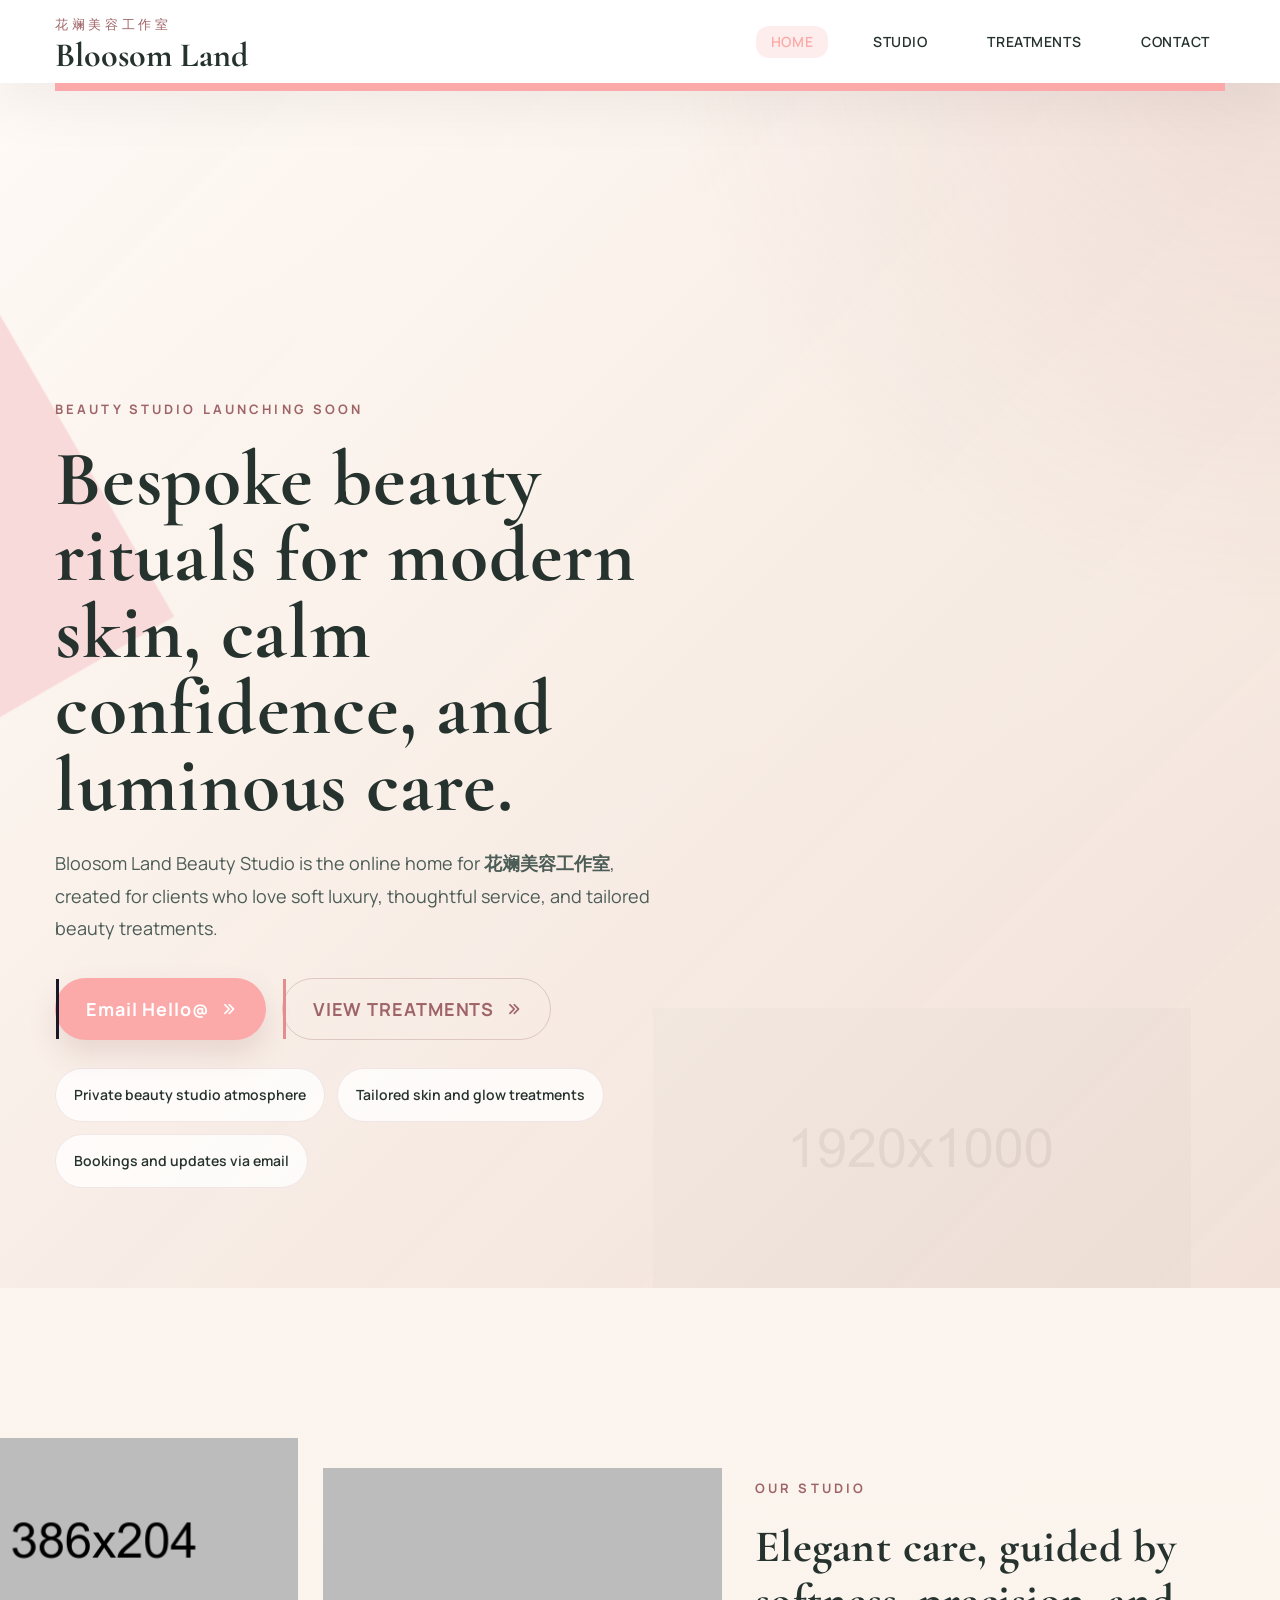
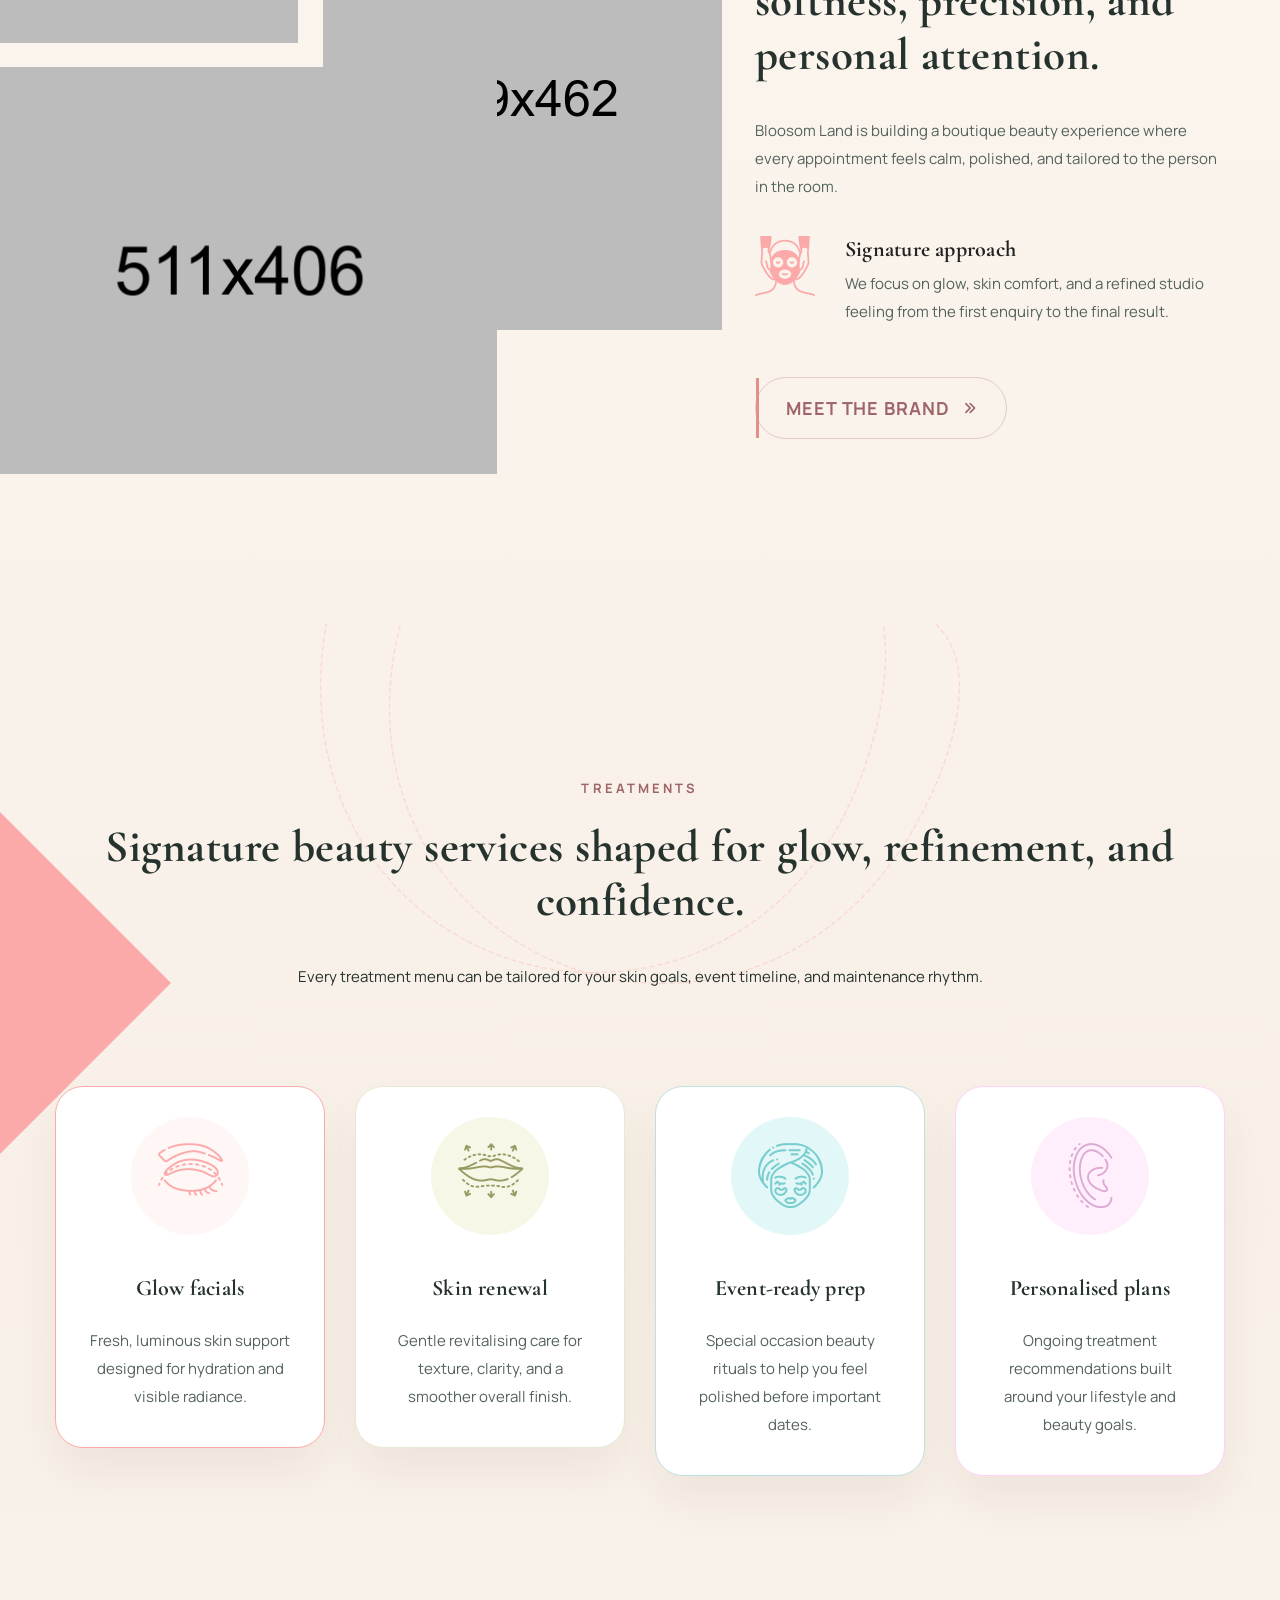
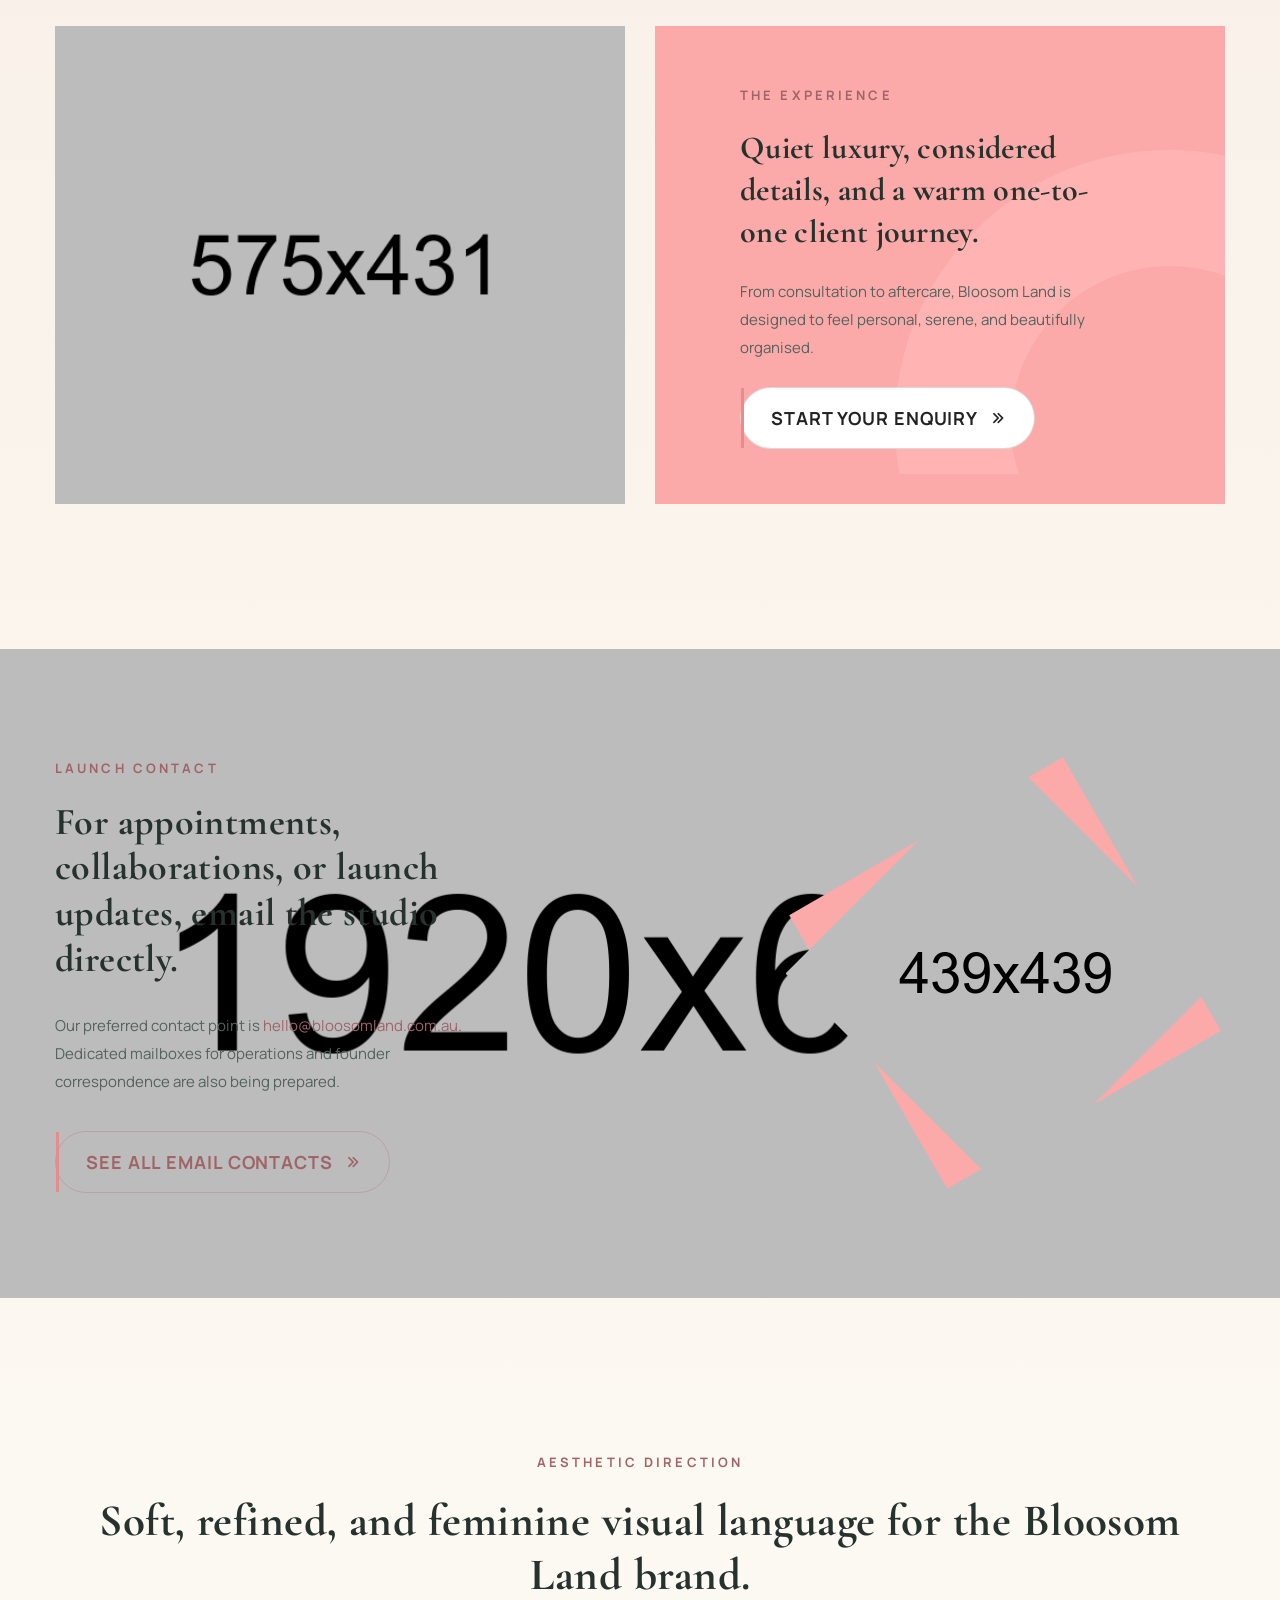
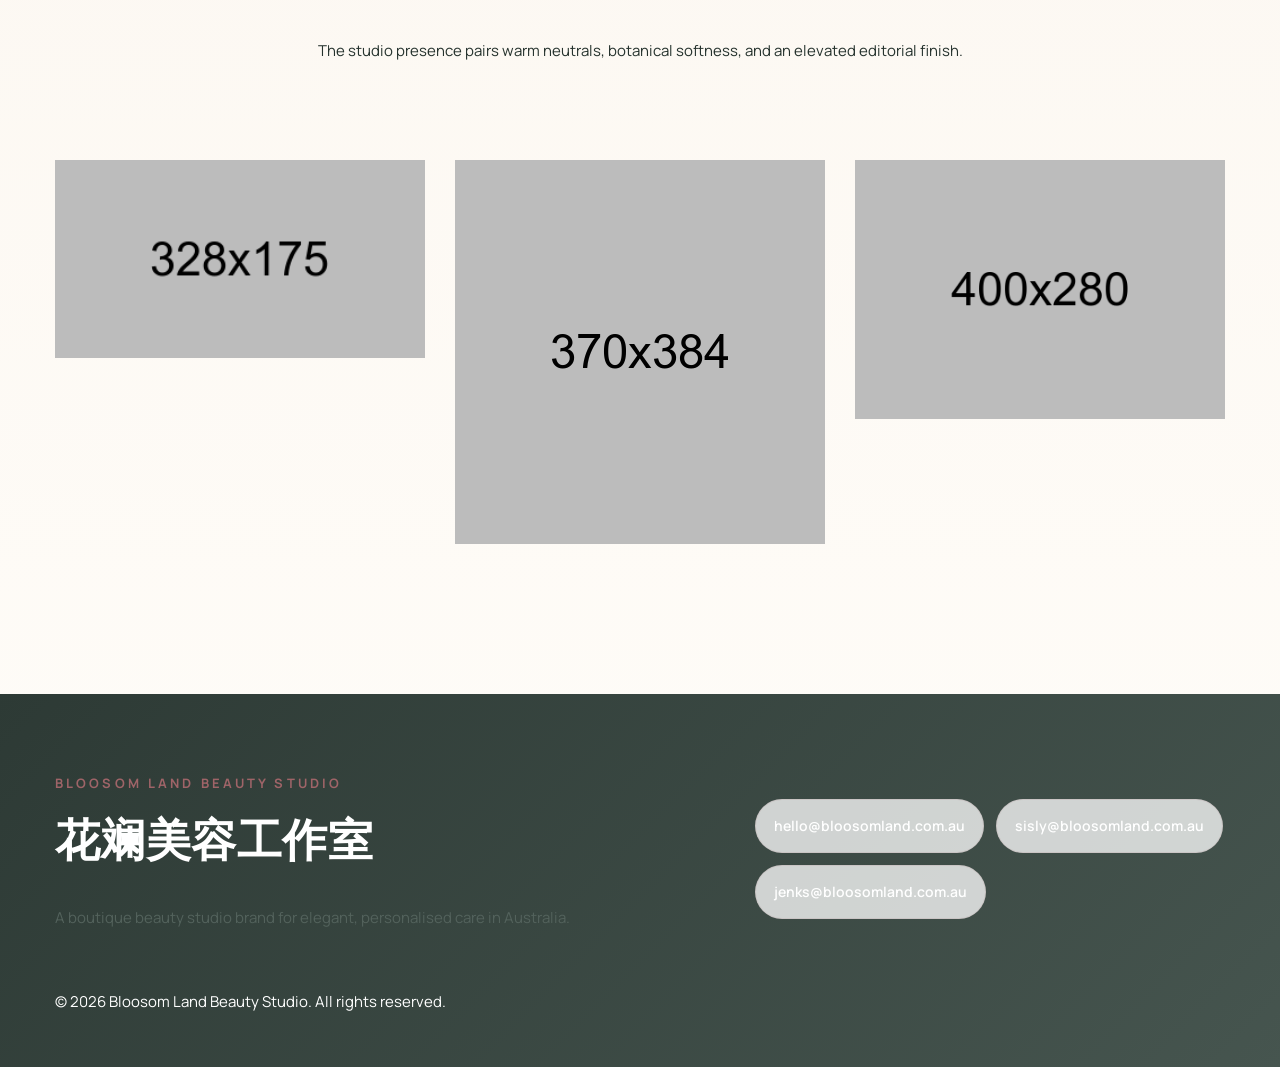
==== index.html @ fa532dcf "Create Bloosom Land landing site" ====
<!DOCTYPE html>
<html lang="en">
<head>
    <meta charset="utf-8">
    <meta http-equiv="X-UA-Compatible" content="IE=edge">
    <meta name="viewport" content="width=device-width, initial-scale=1, maximum-scale=1, user-scalable=0">
    <title>Bloosom Land Beauty Studio | 花斓美容工作室</title>
    <meta name="description" content="Bloosom Land Beauty Studio is a refined beauty studio brand preparing its next chapter in Australia. Contact hello@bloosomland.com.au for appointments and enquiries.">
    <link rel="shortcut icon" href="assets/images/favicon.png" type="image/x-icon">
    <link href="https://fonts.googleapis.com/css2?family=Cormorant+Garamond:wght@500;600;700&family=Manrope:wght@400;500;600;700&display=swap" rel="stylesheet">
    <link rel="stylesheet" href="assets/css/fontawesome-all.min.css">
    <link rel="stylesheet" href="assets/css/bootstrap.min.css">
    <link rel="stylesheet" href="assets/css/menu.css">
    <link rel="stylesheet" href="assets/css/flaticon.css">
    <link rel="stylesheet" href="assets/css/animate.min.css">
    <link rel="stylesheet" href="assets/css/spacing.min.css">
    <link rel="stylesheet" href="assets/css/magnific-popup.css">
    <link rel="stylesheet" href="assets/css/owl.carousel.min.css">
    <link rel="stylesheet" href="assets/css/style.css">
    <link rel="stylesheet" href="assets/css/responsive.css">
    <link rel="stylesheet" href="assets/css/bloosomland.css">
</head>
<body>
    <div class="page-wrapper bloosomland-page">
        <div class="preloader"></div>

        <header class="main-header">
            <div class="header-upper">
                <div class="container clearfix">
                    <div class="header-inner d-lg-flex align-items-center">
                        <div class="logo-outer d-flex align-items-center">
                            <div class="logo logo-text">
                                <a href="index.html">
                                    <span class="logo-kicker">花斓美容工作室</span>
                                    <span class="logo-name">Bloosom Land</span>
                                </a>
                            </div>
                        </div>

                        <div class="nav-outer clearfix ml-lg-auto">
                            <nav class="main-menu navbar-expand-lg">
                                <div class="navbar-header clearfix">
                                    <button type="button" class="navbar-toggle" data-toggle="collapse" data-target=".navbar-collapse">
                                        <span class="icon-bar"></span>
                                        <span class="icon-bar"></span>
                                        <span class="icon-bar"></span>
                                    </button>
                                </div>

                                <div class="navbar-collapse collapse clearfix">
                                    <ul class="navigation clearfix">
                                        <li class="current"><a href="index.html">Home</a></li>
                                        <li><a href="about.html">Studio</a></li>
                                        <li><a href="services.html">Treatments</a></li>
                                        <li><a href="contact.html">Contact</a></li>
                                    </ul>
                                </div>
                            </nav>
                        </div>
                    </div>
                </div>
            </div>
        </header>

        <section class="hero-section bloosomland-hero">
            <div class="container">
                <div class="hero-content">
                    <span class="eyebrow">Beauty Studio Launching Soon</span>
                    <h1>Bespoke beauty rituals for modern skin, calm confidence, and luminous care.</h1>
                    <p>Bloosom Land Beauty Studio is the online home for <strong>花斓美容工作室</strong>, created for clients who love soft luxury, thoughtful service, and tailored beauty treatments.</p>
                    <div class="hero-actions">
                        <a href="mailto:hello@bloosomland.com.au" class="theme-btn">Email hello@</a>
                        <a href="services.html" class="theme-btn style-two">View treatments</a>
                    </div>
                    <ul class="hero-highlights">
                        <li>Private beauty studio atmosphere</li>
                        <li>Tailored skin and glow treatments</li>
                        <li>Bookings and updates via email</li>
                    </ul>
                </div>
            </div>
            <div class="hero-angle">
                <img src="assets/images/hero/hero-angle.png" alt="Decorative shape">
            </div>
        </section>

        <section class="about-section my-150 rmy-100">
            <div class="container">
                <div class="row align-items-center">
                    <div class="col-lg-7">
                        <div class="about-images rmb-50">
                            <img src="assets/images/about/about1.png" alt="Beauty treatment detail">
                            <img src="assets/images/about/about2.png" alt="Relaxing facial care moment">
                            <img src="assets/images/about/about3.png" alt="Elegant studio beauty setting">
                        </div>
                    </div>
                    <div class="col-lg-5">
                        <div class="about-content">
                            <div class="section-title">
                                <span class="eyebrow">Our Studio</span>
                                <h2>Elegant care, guided by softness, precision, and personal attention.</h2>
                            </div>
                            <p>Bloosom Land is building a boutique beauty experience where every appointment feels calm, polished, and tailored to the person in the room.</p>
                            <div class="vision-mision">
                                <div class="vm-image">
                                    <img src="assets/images/about/icon.png" alt="Studio icon">
                                </div>
                                <div class="vm-content">
                                    <h4>Signature approach</h4>
                                    <p>We focus on glow, skin comfort, and a refined studio feeling from the first enquiry to the final result.</p>
                                </div>
                            </div>
                            <a href="about.html" class="theme-btn style-two">Meet the brand</a>
                        </div>
                    </div>
                </div>
            </div>
        </section>

        <section class="services-section pt-150 rpt-95 mb-145 rmb-95">
            <div class="container">
                <div class="section-title text-center mb-95">
                    <span class="eyebrow">Treatments</span>
                    <h2>Signature beauty services shaped for glow, refinement, and confidence.</h2>
                    <p>Every treatment menu can be tailored for your skin goals, event timeline, and maintenance rhythm.</p>
                </div>
                <div class="row">
                    <div class="col-lg-3 col-md-6">
                        <div class="service-item style-one">
                            <i class="flaticon-beauty"></i>
                            <h4><a href="services.html">Glow facials</a></h4>
                            <p>Fresh, luminous skin support designed for hydration and visible radiance.</p>
                        </div>
                    </div>
                    <div class="col-lg-3 col-md-6">
                        <div class="service-item style-two">
                            <i class="flaticon-aesthetic"></i>
                            <h4><a href="services.html">Skin renewal</a></h4>
                            <p>Gentle revitalising care for texture, clarity, and a smoother overall finish.</p>
                        </div>
                    </div>
                    <div class="col-lg-3 col-md-6">
                        <div class="service-item style-three">
                            <i class="flaticon-eyepatch"></i>
                            <h4><a href="services.html">Event-ready prep</a></h4>
                            <p>Special occasion beauty rituals to help you feel polished before important dates.</p>
                        </div>
                    </div>
                    <div class="col-lg-3 col-md-6">
                        <div class="service-item style-four">
                            <i class="flaticon-ear"></i>
                            <h4><a href="services.html">Personalised plans</a></h4>
                            <p>Ongoing treatment recommendations built around your lifestyle and beauty goals.</p>
                        </div>
                    </div>
                </div>
            </div>

            <div class="service-angle">
                <img src="assets/images/services/service-angle.png" alt="Decorative shape">
            </div>
            <div class="service-ellipse">
                <img src="assets/images/services/ellipse.png" alt="Decorative circle">
            </div>

            <div class="what-experct mt-120 rmt-70">
                <div class="container">
                    <div class="row">
                        <div class="col-lg-6">
                            <div class="what-experct-img rmb-50"></div>
                        </div>
                        <div class="col-lg-6">
                            <div class="what-experct-content">
                                <span class="eyebrow">The Experience</span>
                                <h3>Quiet luxury, considered details, and a warm one-to-one client journey.</h3>
                                <p>From consultation to aftercare, Bloosom Land is designed to feel personal, serene, and beautifully organised.</p>
                                <a href="contact.html" class="theme-btn style-three">Start your enquiry</a>
                            </div>
                        </div>
                    </div>
                </div>
            </div>
        </section>

        <section class="beauty-section py-105 mb-150 rpy-100 rmb-95">
            <div class="container">
                <div class="row align-items-center justify-content-between">
                    <div class="col-lg-5">
                        <div class="beauty-content rmb-50 mr-25 rmr-0">
                            <span class="eyebrow">Launch Contact</span>
                            <h3>For appointments, collaborations, or launch updates, email the studio directly.</h3>
                            <p>Our preferred contact point is <a href="mailto:hello@bloosomland.com.au">hello@bloosomland.com.au</a>. Dedicated mailboxes for operations and founder correspondence are also being prepared.</p>
                            <a href="contact.html" class="theme-btn style-two">See all email contacts</a>
                        </div>
                    </div>
                    <div class="col-lg-5 text-center">
                        <div class="beauty-image ml-30 rml-0">
                            <img src="assets/images/beauty/beauty-man.png" alt="Beauty studio portrait">
                        </div>
                    </div>
                </div>
            </div>
        </section>

        <section class="gallery-section mb-120 rmb-70">
            <div class="container">
                <div class="section-title text-center mb-95">
                    <span class="eyebrow">Aesthetic Direction</span>
                    <h2>Soft, refined, and feminine visual language for the Bloosom Land brand.</h2>
                    <p>The studio presence pairs warm neutrals, botanical softness, and an elevated editorial finish.</p>
                </div>

                <div class="row gallery-active">
                    <div class="grid-item col-lg-4 col-md-6">
                        <div class="gallery-item">
                            <img src="assets/images/gallery/gallery2.png" class="img-fluid" alt="Beauty inspiration image one">
                            <div class="gallery-hover">
                                <a class="gallery-popup-link" href="assets/images/gallery/gallery2.png"><i class="flaticon-eye"></i></a>
                            </div>
                        </div>
                    </div>
                    <div class="grid-item col-lg-4 col-md-6">
                        <div class="gallery-item">
                            <img src="assets/images/gallery/gallery6.png" class="img-fluid" alt="Beauty inspiration image two">
                            <div class="gallery-hover">
                                <a class="gallery-popup-link" href="assets/images/gallery/gallery6.png"><i class="flaticon-eye"></i></a>
                                <h4>Refined glow</h4>
                            </div>
                        </div>
                    </div>
                    <div class="grid-item col-lg-4 col-md-6">
                        <div class="gallery-item">
                            <img src="assets/images/gallery/gallery3.png" class="img-fluid" alt="Beauty inspiration image three">
                            <div class="gallery-hover">
                                <a class="gallery-popup-link" href="assets/images/gallery/gallery3.png"><i class="flaticon-eye"></i></a>
                                <h4>Studio calm</h4>
                            </div>
                        </div>
                    </div>
                </div>
            </div>
        </section>

        <footer class="main-footer text-white pt-75">
            <div class="container">
                <div class="footer-inner">
                    <div class="row align-items-center">
                        <div class="col-lg-7">
                            <div class="section-title mb-35">
                                <span class="eyebrow">Bloosom Land Beauty Studio</span>
                                <h2>花斓美容工作室</h2>
                            </div>
                            <p class="footer-copy">A boutique beauty studio brand for elegant, personalised care in Australia.</p>
                        </div>
                        <div class="col-lg-5">
                            <div class="contact-pill-group">
                                <a href="mailto:hello@bloosomland.com.au" class="contact-pill">hello@bloosomland.com.au</a>
                                <a href="mailto:sisly@bloosomland.com.au" class="contact-pill">sisly@bloosomland.com.au</a>
                                <a href="mailto:jenks@bloosomland.com.au" class="contact-pill">jenks@bloosomland.com.au</a>
                            </div>
                        </div>
                    </div>
                    <div class="footer-bottom mt-40 pb-35">
                        <p>© 2026 Bloosom Land Beauty Studio. All rights reserved.</p>
                    </div>
                </div>
            </div>
        </footer>
    </div>

    <script src="assets/js/jquery.min.js"></script>
    <script src="assets/js/bootstrap.min.js"></script>
    <script src="assets/js/wow.js"></script>
    <script src="assets/js/jquery.magnific-popup.min.js"></script>
    <script src="assets/js/isotope.pkgd.min.js"></script>
    <script src="assets/js/owl.carousel.min.js"></script>
    <script src="assets/js/script.js"></script>
</body>
</html>
---- assets/css/menu.css ----
/****************************************************** */
/******************  Main Header style **************** */
/****************************************************** */

/*
=================================================
  main header
=================================================
*/
.main-header {
    position: fixed;
    left: 0px;
    top: 0px;
    z-index: 999;
    width: 100%;
    -webkit-transition: all 500ms ease;
    transition: all 500ms ease;
    box-shadow: 0px 20px 60px #0000000f;
}

.header-inner {
    padding: 10px 0;
    position: relative;
    background: white;
}

.header-inner:after {
    content: '';
    position: absolute;
    bottom: -8px;
    left: 0;
    height: 22px;
    width: 100%;
    z-index: -1;
    background: #fbaaa9;
}

.main-header .header-upper {
    position: relative;
    z-index: 5;
    background: #FFFFFF;
    -webkit-transition: all 500ms ease;
    transition: all 500ms ease;
}

.main-header .logo {
    position: relative;
    z-index: 9;
}

/** Header Main Menu */

.main-menu .navbar-collapse {
    padding: 0px;
}

.main-menu .navigation li {
    float: left;
    padding: 0 15px;
}

.main-menu .navigation > li:last-child {
    padding-right: 0;
}

.main-menu .navigation li.dropdown .dropdown-btn {
    display: none;
    cursor: pointer;
    margin-left: 10px;
}

.main-menu .navigation li.dropdown .dropdown-btn span {
    display: block;
    font-size: 10px;
}

.main-menu .navigation li a {
    position: relative;
    display: block;
    font-size: 14px;
    color: #171928;
    padding: 2px 15px;
    border-radius: 13px;
    opacity: 1;
    float: left;
    font-weight: 500;
    text-transform: uppercase;
    -webkit-transition: all 500ms ease;
    transition: all 500ms ease;
}

.main-menu .navigation li > a:hover,
.main-menu .navigation li.current > a,
.main-menu .navigation li.current-menu-item > a {
    color: #fbaaa9;
    background: #fdeded;
}

.main-menu .navigation li li > a:hover,
.main-menu .navigation li li.current a,
.main-menu .navigation li li.current-menu-item a {
    background: transparent;
}

.main-menu .navigation li .megamenu {
    position: absolute;
    left: 0px;
    top: 100%;
    width: 100%;
    z-index: 100;
    display: none;
    padding: 20px 0;
    background: #ffffff;
    -webkit-box-shadow: 2px 2px 5px 1px rgba(0, 0, 0, 0.05), -2px 0px 5px 1px rgba(0, 0, 0, 0.05);
    box-shadow: 2px 2px 5px 1px rgba(0, 0, 0, 0.05), -2px 0px 5px 1px rgba(0, 0, 0, 0.05);
}

.main-menu .navigation li .megamenu:after {
    display: block;
    clear: both;
    content: "";
}

.main-menu .navigation li .megamenu ul {
    display: block;
    position: relative;
    top: 0;
    width: 100%;
    -webkit-box-shadow: none;
    box-shadow: none;
}

.main-menu .navigation li ul {
    position: absolute;
    left: 0;
    top: 100%;
    min-width: 200px;
    z-index: 100;
    display: none;
    border-radius: 5px;
    background: #ffffff;
    -webkit-box-shadow: 2px 2px 5px 1px rgba(0, 0, 0, 0.05), -2px 0px 5px 1px rgba(0, 0, 0, 0.05);
    box-shadow: 2px 2px 5px 1px rgba(0, 0, 0, 0.05), -2px 0px 5px 1px rgba(0, 0, 0, 0.05);
}

.main-menu .navigation li ul li {
    width: 100%;
    padding: 7px 20px;
    border-bottom: 1px solid #f2f2f2;
}

.main-menu .navigation li ul li:last-child {
    border-bottom: none;
}

.main-menu .navigation li ul li a {
    padding: 5px 0px;
    line-height: 24px;
    color: #797D8A;
    font-weight: 500;
    text-transform: capitalize;
}

.main-menu .navigation li ul li ul {
    left: 100%;
    top: 0%;
}

.main-menu .navbar-header {
    display: none;
}

.main-menu .navbar-header .navbar-toggle {
    float: right;
    padding: 4px 0;
    cursor: pointer;
    background: transparent;
}

.main-menu .navbar-header .navbar-toggle .icon-bar {
    background: #fbaaa9;
    height: 2px;
    width: 30px;
    display: block;
    margin: 7px 0;
}


@media only screen and (max-width: 1250px) {
    .main-menu .navigation li {
        padding: 20px 15px;
    }
    
}

@media only screen and (max-width: 1199px) {
    .main-menu .navigation li {
        padding: 20px 12px;
    }
    
}


/* Mobile Menu */

@media only screen and (max-width: 991px) {
    .header-inner {
        padding: 20px 0;
    }
    .main-header .logo-outer {
        position: absolute;
        top: 12px;
        max-width: 165px;
    }
    .main-menu {
        width: 100%;
    }
    .main-menu .navigation li.dropdown .dropdown-btn,
    .main-menu .navbar-header {
        display: block;
    }
    .main-menu .navigation {
        overflow: auto;
        max-height: 310px;
        margin-top: 50px;
    }
    .main-menu .navigation li {
        float: none;
        padding: 0 20px;
        border-bottom: 1px solid #ffecec;
    }
    .main-menu .navigation li:last-child {
        border-bottom: none;
    }
    .main-menu .navigation li.dropdown .dropdown-btn {
        position: absolute;
        right: 18px;
        top: 0px;
        width: 40px;
        height: 42px;
        text-align: center;
        line-height: 42px;
    }
    .main-menu .navigation li a {
        padding: 10px 10px;
        line-height: 22px;
        float: none;
        text-transform: capitalize;
    }
    .main-menu .navigation li > a:hover,
    .main-menu .navigation li.current > a {
        background: transparent;
    }
    .main-menu .navigation li a:after {
        display: none;
    }
     .main-menu .navigation li .megamenu {
        position: relative;
        -webkit-box-shadow: none;
        box-shadow: none;
        width: 100%;
    }
    .main-menu .navigation li .megamenu .container {
        max-width: 100%;
    }
    .main-menu .navigation li .megamenu .row {
        margin: 0px;
    }
    .main-menu .navigation li ul {
        position: relative;
        display: none;
        width: 100%;
        -webkit-box-shadow: none;
        box-shadow: none;
        background: transparent;
    }
    .main-menu .navigation li ul:after {
        display: block;
        clear: both;
        content: "";
    }
    .main-menu .navigation li ul li {
        padding: 0 20px;
        border-bottom: none;
    }
    .main-menu .navigation li ul li a {
        padding: 10px 10px;
        line-height: 22px;
        color: #081C35;
    }
    .main-menu .navigation li ul li ul {
        left: auto;
    }
}
---- assets/css/spacing.min.css ----
/****************************************************** */
/****************  Padding Margin Spacing ************* */
/****************************************************** */
.p-5{padding:5px!important}.p-10{padding:10px}.p-15{padding:15px}.p-20{padding:20px}.p-25{padding:25px}.p-30{padding:30px}.p-35{padding:35px}.p-40{padding:40px}.p-45{padding:45px}.p-50{padding:50px}.p-55{padding:55px}.p-60{padding:60px}.p-65{padding:65px}.p-70{padding:70px}.p-75{padding:75px}.p-80{padding:80px}.p-85{padding:85px}.p-90{padding:90px}.p-95{padding:95px}.p-100{padding:100px}.p-105{padding:105px}.p-110{padding:110px}.p-115{padding:115px}.p-120{padding:120px}.p-125{padding:125px}.p-130{padding:130px}.p-135{padding:135px}.p-140{padding:140px}.p-145{padding:145px}.p-150{padding:150px}.p-155{padding:155px}.p-160{padding:160px}.p-165{padding:165px}.p-170{padding:170px}.p-175{padding:175px}.p-180{padding:180px}.p-185{padding:185px}.p-190{padding:190px}.p-195{padding:195px}.p-200{padding:200px}.p-205{padding:205px}.p-210{padding:210px}.p-215{padding:215px}.p-220{padding:220px}.p-225{padding:225px}.p-230{padding:230px}.p-235{padding:235px}.p-240{padding:240px}.p-245{padding:245px}.p-250{padding:250px}.pt-5,.py-5{padding-top:5px!important}.pt-10,.py-10{padding-top:10px}.pt-15,.py-15{padding-top:15px}.pt-20,.py-20{padding-top:20px}.pt-25,.py-25{padding-top:25px}.pt-30,.py-30{padding-top:30px}.pt-35,.py-35{padding-top:35px}.pt-40,.py-40{padding-top:40px}.pt-45,.py-45{padding-top:45px}.pt-50,.py-50{padding-top:50px}.pt-55,.py-55{padding-top:55px}.pt-60,.py-60{padding-top:60px}.pt-65,.py-65{padding-top:65px}.pt-70,.py-70{padding-top:70px}.pt-75,.py-75{padding-top:75px}.pt-80,.py-80{padding-top:80px}.pt-85,.py-85{padding-top:85px}.pt-90,.py-90{padding-top:90px}.pt-95,.py-95{padding-top:95px}.pt-100,.py-100{padding-top:100px}.pt-105,.py-105{padding-top:105px}.pt-110,.py-110{padding-top:110px}.pt-115,.py-115{padding-top:115px}.pt-120,.py-120{padding-top:120px}.pt-125,.py-125{padding-top:125px}.pt-130,.py-130{padding-top:130px}.pt-135,.py-135{padding-top:135px}.pt-140,.py-140{padding-top:140px}.pt-145,.py-145{padding-top:145px}.pt-150,.py-150{padding-top:150px}.pt-155,.py-155{padding-top:155px}.pt-160,.py-160{padding-top:160px}.pt-165,.py-165{padding-top:165px}.pt-170,.py-170{padding-top:170px}.pt-175,.py-175{padding-top:175px}.pt-180,.py-180{padding-top:180px}.pt-185,.py-185{padding-top:185px}.pt-190,.py-190{padding-top:190px}.pt-195,.py-195{padding-top:195px}.pt-200,.py-200{padding-top:200px}.pt-205,.py-205{padding-top:205px}.pt-210,.py-210{padding-top:210px}.pt-215,.py-215{padding-top:215px}.pt-220,.py-220{padding-top:220px}.pt-225,.py-225{padding-top:225px}.pt-230,.py-230{padding-top:230px}.pt-235,.py-235{padding-top:235px}.pt-240,.py-240{padding-top:240px}.pt-245,.py-245{padding-top:245px}.pt-250,.py-250{padding-top:250px}.pr-5,.px-5{padding-right:5px!important}.pr-10,.px-10{padding-right:10px}.pr-15,.px-15{padding-right:15px}.pr-20,.px-20{padding-right:20px}.pr-25,.px-25{padding-right:25px}.pr-30,.px-30{padding-right:30px}.pr-35,.px-35{padding-right:35px}.pr-40,.px-40{padding-right:40px}.pr-45,.px-45{padding-right:45px}.pr-50,.px-50{padding-right:50px}.pr-55,.px-55{padding-right:55px}.pr-60,.px-60{padding-right:60px}.pr-65,.px-65{padding-right:65px}.pr-70,.px-70{padding-right:70px}.pr-75,.px-75{padding-right:75px}.pr-80,.px-80{padding-right:80px}.pr-85,.px-85{padding-right:85px}.pr-90,.px-90{padding-right:90px}.pr-95,.px-95{padding-right:95px}.pr-100,.px-100{padding-right:100px}.pr-105,.px-105{padding-right:105px}.pr-110,.px-110{padding-right:110px}.pr-115,.px-115{padding-right:115px}.pr-120,.px-120{padding-right:120px}.pr-125,.px-125{padding-right:125px}.pr-130,.px-130{padding-right:130px}.pr-135,.px-135{padding-right:135px}.pr-140,.px-140{padding-right:140px}.pr-145,.px-145{padding-right:145px}.pr-150,.px-150{padding-right:150px}.pr-155,.px-155{padding-right:155px}.pr-160,.px-160{padding-right:160px}.pr-165,.px-165{padding-right:165px}.pr-170,.px-170{padding-right:170px}.pr-175,.px-175{padding-right:175px}.pr-180,.px-180{padding-right:180px}.pr-185,.px-185{padding-right:185px}.pr-190,.px-190{padding-right:190px}.pr-195,.px-195{padding-right:195px}.pr-200,.px-200{padding-right:200px}.pr-205,.px-205{padding-right:205px}.pr-210,.px-210{padding-right:210px}.pr-215,.px-215{padding-right:215px}.pr-220,.px-220{padding-right:220px}.pr-225,.px-225{padding-right:225px}.pr-230,.px-230{padding-right:230px}.pr-235,.px-235{padding-right:235px}.pr-240,.px-240{padding-right:240px}.pr-245,.px-245{padding-right:245px}.pr-250,.px-250{padding-right:250px}.pb-5,.py-5{padding-bottom:5px!important}.pb-10,.py-10{padding-bottom:10px}.pb-15,.py-15{padding-bottom:15px}.pb-20,.py-20{padding-bottom:20px}.pb-25,.py-25{padding-bottom:25px}.pb-30,.py-30{padding-bottom:30px}.pb-35,.py-35{padding-bottom:35px}.pb-40,.py-40{padding-bottom:40px}.pb-45,.py-45{padding-bottom:45px}.pb-50,.py-50{padding-bottom:50px}.pb-55,.py-55{padding-bottom:55px}.pb-60,.py-60{padding-bottom:60px}.pb-65,.py-65{padding-bottom:65px}.pb-70,.py-70{padding-bottom:70px}.pb-75,.py-75{padding-bottom:75px}.pb-80,.py-80{padding-bottom:80px}.pb-85,.py-85{padding-bottom:85px}.pb-90,.py-90{padding-bottom:90px}.pb-95,.py-95{padding-bottom:95px}.pb-100,.py-100{padding-bottom:100px}.pb-105,.py-105{padding-bottom:105px}.pb-110,.py-110{padding-bottom:110px}.pb-115,.py-115{padding-bottom:115px}.pb-120,.py-120{padding-bottom:120px}.pb-125,.py-125{padding-bottom:125px}.pb-130,.py-130{padding-bottom:130px}.pb-135,.py-135{padding-bottom:135px}.pb-140,.py-140{padding-bottom:140px}.pb-145,.py-145{padding-bottom:145px}.pb-150,.py-150{padding-bottom:150px}.pb-155,.py-155{padding-bottom:155px}.pb-160,.py-160{padding-bottom:160px}.pb-165,.py-165{padding-bottom:165px}.pb-170,.py-170{padding-bottom:170px}.pb-175,.py-175{padding-bottom:175px}.pb-180,.py-180{padding-bottom:180px}.pb-185,.py-185{padding-bottom:185px}.pb-190,.py-190{padding-bottom:190px}.pb-195,.py-195{padding-bottom:195px}.pb-200,.py-200{padding-bottom:200px}.pb-205,.py-205{padding-bottom:205px}.pb-210,.py-210{padding-bottom:210px}.pb-215,.py-215{padding-bottom:215px}.pb-220,.py-220{padding-bottom:220px}.pb-225,.py-225{padding-bottom:225px}.pb-230,.py-230{padding-bottom:230px}.pb-235,.py-235{padding-bottom:235px}.pb-240,.py-240{padding-bottom:240px}.pb-245,.py-245{padding-bottom:245px}.pb-250,.py-250{padding-bottom:250px}.pl-5,.px-5{padding-left:5px!important}.pl-10,.px-10{padding-left:10px}.pl-15,.px-15{padding-left:15px}.pl-20,.px-20{padding-left:20px}.pl-25,.px-25{padding-left:25px}.pl-30,.px-30{padding-left:30px}.pl-35,.px-35{padding-left:35px}.pl-40,.px-40{padding-left:40px}.pl-45,.px-45{padding-left:45px}.pl-50,.px-50{padding-left:50px}.pl-55,.px-55{padding-left:55px}.pl-60,.px-60{padding-left:60px}.pl-65,.px-65{padding-left:65px}.pl-70,.px-70{padding-left:70px}.pl-75,.px-75{padding-left:75px}.pl-80,.px-80{padding-left:80px}.pl-85,.px-85{padding-left:85px}.pl-90,.px-90{padding-left:90px}.pl-95,.px-95{padding-left:95px}.pl-100,.px-100{padding-left:100px}.pl-105,.px-105{padding-left:105px}.pl-110,.px-110{padding-left:110px}.pl-115,.px-115{padding-left:115px}.pl-120,.px-120{padding-left:120px}.pl-125,.px-125{padding-left:125px}.pl-130,.px-130{padding-left:130px}.pl-135,.px-135{padding-left:135px}.pl-140,.px-140{padding-left:140px}.pl-145,.px-145{padding-left:145px}.pl-150,.px-150{padding-left:150px}.pl-155,.px-155{padding-left:155px}.pl-160,.px-160{padding-left:160px}.pl-165,.px-165{padding-left:165px}.pl-170,.px-170{padding-left:170px}.pl-175,.px-175{padding-left:175px}.pl-180,.px-180{padding-left:180px}.pl-185,.px-185{padding-left:185px}.pl-190,.px-190{padding-left:190px}.pl-195,.px-195{padding-left:195px}.pl-200,.px-200{padding-left:200px}.pl-205,.px-205{padding-left:205px}.pl-210,.px-210{padding-left:210px}.pl-215,.px-215{padding-left:215px}.pl-220,.px-220{padding-left:220px}.pl-225,.px-225{padding-left:225px}.pl-230,.px-230{padding-left:230px}.pl-235,.px-235{padding-left:235px}.pl-240,.px-240{padding-left:240px}.pl-245,.px-245{padding-left:245px}.pl-250,.px-250{padding-left:250px}.m-5{margin:5px!important}.m-10{margin:10px}.m-15{margin:15px}.m-20{margin:20px}.m-25{margin:25px}.m-30{margin:30px}.m-35{margin:35px}.m-40{margin:40px}.m-45{margin:45px}.m-50{margin:50px}.m-55{margin:55px}.m-60{margin:60px}.m-65{margin:65px}.m-70{margin:70px}.m-75{margin:75px}.m-80{margin:80px}.m-85{margin:85px}.m-90{margin:90px}.m-95{margin:95px}.m-100{margin:100px}.m-105{margin:105px}.m-110{margin:110px}.m-115{margin:115px}.m-120{margin:120px}.m-125{margin:125px}.m-130{margin:130px}.m-135{margin:135px}.m-140{margin:140px}.m-145{margin:145px}.m-150{margin:150px}.m-155{margin:155px}.m-160{margin:160px}.m-165{margin:165px}.m-170{margin:170px}.m-175{margin:175px}.m-180{margin:180px}.m-185{margin:185px}.m-190{margin:190px}.m-195{margin:195px}.m-200{margin:200px}.m-205{margin:205px}.m-210{margin:210px}.m-215{margin:215px}.m-220{margin:220px}.m-225{margin:225px}.m-230{margin:230px}.m-235{margin:235px}.m-240{margin:240px}.m-245{margin:245px}.m-250{margin:250px}.mt-5,.my-5{margin-top:5px!important}.mt-10,.my-10{margin-top:10px}.mt-15,.my-15{margin-top:15px}.mt-20,.my-20{margin-top:20px}.mt-25,.my-25{margin-top:25px}.mt-30,.my-30{margin-top:30px}.mt-35,.my-35{margin-top:35px}.mt-40,.my-40{margin-top:40px}.mt-45,.my-45{margin-top:45px}.mt-50,.my-50{margin-top:50px}.mt-55,.my-55{margin-top:55px}.mt-60,.my-60{margin-top:60px}.mt-65,.my-65{margin-top:65px}.mt-70,.my-70{margin-top:70px}.mt-75,.my-75{margin-top:75px}.mt-80,.my-80{margin-top:80px}.mt-85,.my-85{margin-top:85px}.mt-90,.my-90{margin-top:90px}.mt-95,.my-95{margin-top:95px}.mt-100,.my-100{margin-top:100px}.mt-105,.my-105{margin-top:105px}.mt-110,.my-110{margin-top:110px}.mt-115,.my-115{margin-top:115px}.mt-120,.my-120{margin-top:120px}.mt-125,.my-125{margin-top:125px}.mt-130,.my-130{margin-top:130px}.mt-135,.my-135{margin-top:135px}.mt-140,.my-140{margin-top:140px}.mt-145,.my-145{margin-top:145px}.mt-150,.my-150{margin-top:150px}.mt-155,.my-155{margin-top:155px}.mt-160,.my-160{margin-top:160px}.mt-165,.my-165{margin-top:165px}.mt-170,.my-170{margin-top:170px}.mt-175,.my-175{margin-top:175px}.mt-180,.my-180{margin-top:180px}.mt-185,.my-185{margin-top:185px}.mt-190,.my-190{margin-top:190px}.mt-195,.my-195{margin-top:195px}.mt-200,.my-200{margin-top:200px}.mt-205,.my-205{margin-top:205px}.mt-210,.my-210{margin-top:210px}.mt-215,.my-215{margin-top:215px}.mt-220,.my-220{margin-top:220px}.mt-225,.my-225{margin-top:225px}.mt-230,.my-230{margin-top:230px}.mt-235,.my-235{margin-top:235px}.mt-240,.my-240{margin-top:240px}.mt-245,.my-245{margin-top:245px}.mt-250,.my-250{margin-top:250px}.mr-5,.mx-5{margin-right:5px!important}.mr-10,.mx-10{margin-right:10px}.mr-15,.mx-15{margin-right:15px}.mr-20,.mx-20{margin-right:20px}.mr-25,.mx-25{margin-right:25px}.mr-30,.mx-30{margin-right:30px}.mr-35,.mx-35{margin-right:35px}.mr-40,.mx-40{margin-right:40px}.mr-45,.mx-45{margin-right:45px}.mr-50,.mx-50{margin-right:50px}.mr-55,.mx-55{margin-right:55px}.mr-60,.mx-60{margin-right:60px}.mr-65,.mx-65{margin-right:65px}.mr-70,.mx-70{margin-right:70px}.mr-75,.mx-75{margin-right:75px}.mr-80,.mx-80{margin-right:80px}.mr-85,.mx-85{margin-right:85px}.mr-90,.mx-90{margin-right:90px}.mr-95,.mx-95{margin-right:95px}.mr-100,.mx-100{margin-right:100px}.mr-105,.mx-105{margin-right:105px}.mr-110,.mx-110{margin-right:110px}.mr-115,.mx-115{margin-right:115px}.mr-120,.mx-120{margin-right:120px}.mr-125,.mx-125{margin-right:125px}.mr-130,.mx-130{margin-right:130px}.mr-135,.mx-135{margin-right:135px}.mr-140,.mx-140{margin-right:140px}.mr-145,.mx-145{margin-right:145px}.mr-150,.mx-150{margin-right:150px}.mr-155,.mx-155{margin-right:155px}.mr-160,.mx-160{margin-right:160px}.mr-165,.mx-165{margin-right:165px}.mr-170,.mx-170{margin-right:170px}.mr-175,.mx-175{margin-right:175px}.mr-180,.mx-180{margin-right:180px}.mr-185,.mx-185{margin-right:185px}.mr-190,.mx-190{margin-right:190px}.mr-195,.mx-195{margin-right:195px}.mr-200,.mx-200{margin-right:200px}.mr-205,.mx-205{margin-right:205px}.mr-210,.mx-210{margin-right:210px}.mr-215,.mx-215{margin-right:215px}.mr-220,.mx-220{margin-right:220px}.mr-225,.mx-225{margin-right:225px}.mr-230,.mx-230{margin-right:230px}.mr-235,.mx-235{margin-right:235px}.mr-240,.mx-240{margin-right:240px}.mr-245,.mx-245{margin-right:245px}.mr-250,.mx-250{margin-right:250px}.mb-5,.my-5{margin-bottom:5px!important}.mb-10,.my-10{margin-bottom:10px}.mb-15,.my-15{margin-bottom:15px}.mb-20,.my-20{margin-bottom:20px}.mb-25,.my-25{margin-bottom:25px}.mb-30,.my-30{margin-bottom:30px}.mb-35,.my-35{margin-bottom:35px}.mb-40,.my-40{margin-bottom:40px}.mb-45,.my-45{margin-bottom:45px}.mb-50,.my-50{margin-bottom:50px}.mb-55,.my-55{margin-bottom:55px}.mb-60,.my-60{margin-bottom:60px}.mb-65,.my-65{margin-bottom:65px}.mb-70,.my-70{margin-bottom:70px}.mb-75,.my-75{margin-bottom:75px}.mb-80,.my-80{margin-bottom:80px}.mb-85,.my-85{margin-bottom:85px}.mb-90,.my-90{margin-bottom:90px}.mb-95,.my-95{margin-bottom:95px}.mb-100,.my-100{margin-bottom:100px}.mb-105,.my-105{margin-bottom:105px}.mb-110,.my-110{margin-bottom:110px}.mb-115,.my-115{margin-bottom:115px}.mb-120,.my-120{margin-bottom:120px}.mb-125,.my-125{margin-bottom:125px}.mb-130,.my-130{margin-bottom:130px}.mb-135,.my-135{margin-bottom:135px}.mb-140,.my-140{margin-bottom:140px}.mb-145,.my-145{margin-bottom:145px}.mb-150,.my-150{margin-bottom:150px}.mb-155,.my-155{margin-bottom:155px}.mb-160,.my-160{margin-bottom:160px}.mb-165,.my-165{margin-bottom:165px}.mb-170,.my-170{margin-bottom:170px}.mb-175,.my-175{margin-bottom:175px}.mb-180,.my-180{margin-bottom:180px}.mb-185,.my-185{margin-bottom:185px}.mb-190,.my-190{margin-bottom:190px}.mb-195,.my-195{margin-bottom:195px}.mb-200,.my-200{margin-bottom:200px}.mb-205,.my-205{margin-bottom:205px}.mb-210,.my-210{margin-bottom:210px}.mb-215,.my-215{margin-bottom:215px}.mb-220,.my-220{margin-bottom:220px}.mb-225,.my-225{margin-bottom:225px}.mb-230,.my-230{margin-bottom:230px}.mb-235,.my-235{margin-bottom:235px}.mb-240,.my-240{margin-bottom:240px}.mb-245,.my-245{margin-bottom:245px}.mb-250,.my-250{margin-bottom:250px}.ml-5,.mx-5{margin-left:5px!important}.ml-10,.mx-10{margin-left:10px}.ml-15,.mx-15{margin-left:15px}.ml-20,.mx-20{margin-left:20px}.ml-25,.mx-25{margin-left:25px}.ml-30,.mx-30{margin-left:30px}.ml-35,.mx-35{margin-left:35px}.ml-40,.mx-40{margin-left:40px}.ml-45,.mx-45{margin-left:45px}.ml-50,.mx-50{margin-left:50px}.ml-55,.mx-55{margin-left:55px}.ml-60,.mx-60{margin-left:60px}.ml-65,.mx-65{margin-left:65px}.ml-70,.mx-70{margin-left:70px}.ml-75,.mx-75{margin-left:75px}.ml-80,.mx-80{margin-left:80px}.ml-85,.mx-85{margin-left:85px}.ml-90,.mx-90{margin-left:90px}.ml-95,.mx-95{margin-left:95px}.ml-100,.mx-100{margin-left:100px}.ml-105,.mx-105{margin-left:105px}.ml-110,.mx-110{margin-left:110px}.ml-115,.mx-115{margin-left:115px}.ml-120,.mx-120{margin-left:120px}.ml-125,.mx-125{margin-left:125px}.ml-130,.mx-130{margin-left:130px}.ml-135,.mx-135{margin-left:135px}.ml-140,.mx-140{margin-left:140px}.ml-145,.mx-145{margin-left:145px}.ml-150,.mx-150{margin-left:150px}.ml-155,.mx-155{margin-left:155px}.ml-160,.mx-160{margin-left:160px}.ml-165,.mx-165{margin-left:165px}.ml-170,.mx-170{margin-left:170px}.ml-175,.mx-175{margin-left:175px}.ml-180,.mx-180{margin-left:180px}.ml-185,.mx-185{margin-left:185px}.ml-190,.mx-190{margin-left:190px}.ml-195,.mx-195{margin-left:195px}.ml-200,.mx-200{margin-left:200px}.ml-205,.mx-205{margin-left:205px}.ml-210,.mx-210{margin-left:210px}.ml-215,.mx-215{margin-left:215px}.ml-220,.mx-220{margin-left:220px}.ml-225,.mx-225{margin-left:225px}.ml-230,.mx-230{margin-left:230px}.ml-235,.mx-235{margin-left:235px}.ml-240,.mx-240{margin-left:240px}.ml-245,.mx-245{margin-left:245px}.ml-250,.mx-250{margin-left:250px}
/****************************************************** */
/*********** Responsive Padding Margin Spacing ******** */
/****************************************************** */
@media only screen and (max-width:991px){.rp-0{padding:0!important}.rp-5{padding:5px!important}.rp-10{padding:10px}.rp-15{padding:15px}.rp-20{padding:20px}.rp-25{padding:25px}.rp-30{padding:30px}.rp-35{padding:35px}.rp-40{padding:40px}.rp-45{padding:45px}.rp-50{padding:50px}.rp-55{padding:55px}.rp-60{padding:60px}.rp-65{padding:65px}.rp-70{padding:70px}.rp-75{padding:75px}.rp-80{padding:80px}.rp-85{padding:85px}.rp-90{padding:90px}.rp-95{padding:95px}.rp-100{padding:100px}.rp-105{padding:105px}.rp-110{padding:110px}.rp-115{padding:115px}.rp-120{padding:120px}.rp-125{padding:125px}.rp-130{padding:130px}.rp-135{padding:135px}.rp-140{padding:140px}.rp-145{padding:145px}.rp-150{padding:150px}.rpt-0,.rpy-0{padding-top:0!important}.rpt-5,.rpy-5{padding-top:5px!important}.rpt-10,.rpy-10{padding-top:10px}.rpt-15,.rpy-15{padding-top:15px}.rpt-20,.rpy-20{padding-top:20px}.rpt-25,.rpy-25{padding-top:25px}.rpt-30,.rpy-30{padding-top:30px}.rpt-35,.rpy-35{padding-top:35px}.rpt-40,.rpy-40{padding-top:40px}.rpt-45,.rpy-45{padding-top:45px}.rpt-50,.rpy-50{padding-top:50px}.rpt-55,.rpy-55{padding-top:55px}.rpt-60,.rpy-60{padding-top:60px}.rpt-65,.rpy-65{padding-top:65px}.rpt-70,.rpy-70{padding-top:70px}.rpt-75,.rpy-75{padding-top:75px}.rpt-80,.rpy-80{padding-top:80px}.rpt-85,.rpy-85{padding-top:85px}.rpt-90,.rpy-90{padding-top:90px}.rpt-95,.rpy-95{padding-top:95px}.rpt-100,.rpy-100{padding-top:100px}.rpt-105,.rpy-105{padding-top:105px}.rpt-110,.rpy-110{padding-top:110px}.rpt-115,.rpy-115{padding-top:115px}.rpt-120,.rpy-120{padding-top:120px}.rpt-125,.rpy-125{padding-top:125px}.rpt-130,.rpy-130{padding-top:130px}.rpt-135,.rpy-135{padding-top:135px}.rpt-140,.rpy-140{padding-top:140px}.rpt-145,.rpy-145{padding-top:145px}.rpt-150,.rpy-150{padding-top:150px}.rpr-0,.rpx-0{padding-right:0!important}.rpr-5,.rpx-5{padding-right:5px!important}.rpr-10,.rpx-10{padding-right:10px}.rpr-15,.rpx-15{padding-right:15px!important}.rpr-20,.rpx-20{padding-right:20px}.rpr-25,.rpx-25{padding-right:25px}.rpr-30,.rpx-30{padding-right:30px}.rpr-35,.rpx-35{padding-right:35px}.rpr-40,.rpx-40{padding-right:40px}.rpr-45,.rpx-45{padding-right:45px}.rpr-50,.rpx-50{padding-right:50px}.rpr-55,.rpx-55{padding-right:55px}.rpr-60,.rpx-60{padding-right:60px}.rpr-65,.rpx-65{padding-right:65px}.rpr-70,.rpx-70{padding-right:70px}.rpr-75,.rpx-75{padding-right:75px}.rpr-80,.rpx-80{padding-right:80px}.rpr-85,.rpx-85{padding-right:85px}.rpr-90,.rpx-90{padding-right:90px}.rpr-95,.rpx-95{padding-right:95px}.rpr-100,.rpx-100{padding-right:100px}.rpr-105,.rpx-105{padding-right:105px}.rpr-110,.rpx-110{padding-right:110px}.rpr-115,.rpx-115{padding-right:115px}.rpr-120,.rpx-120{padding-right:120px}.rpr-125,.rpx-125{padding-right:125px}.rpr-130,.rpx-130{padding-right:130px}.rpr-135,.rpx-135{padding-right:135px}.rpr-140,.rpx-140{padding-right:140px}.rpr-145,.rpx-145{padding-right:145px}.rpr-150,.rpx-150{padding-right:150px}.rpb-0,.rpy-0{padding-bottom:0!important}.rpb-5,.rpy-5{padding-bottom:5px!important}.rpb-10,.rpy-10{padding-bottom:10px}.rpb-15,.rpy-15{padding-bottom:15px}.rpb-20,.rpy-20{padding-bottom:20px}.rpb-25,.rpy-25{padding-bottom:25px}.rpb-30,.rpy-30{padding-bottom:30px}.rpb-35,.rpy-35{padding-bottom:35px}.rpb-40,.rpy-40{padding-bottom:40px}.rpb-45,.rpy-45{padding-bottom:45px}.rpb-50,.rpy-50{padding-bottom:50px}.rpb-55,.rpy-55{padding-bottom:55px}.rpb-60,.rpy-60{padding-bottom:60px}.rpb-65,.rpy-65{padding-bottom:65px}.rpb-70,.rpy-70{padding-bottom:70px}.rpb-75,.rpy-75{padding-bottom:75px}.rpb-80,.rpy-80{padding-bottom:80px}.rpb-85,.rpy-85{padding-bottom:85px}.rpb-90,.rpy-90{padding-bottom:90px}.rpb-95,.rpy-95{padding-bottom:95px}.rpb-100,.rpy-100{padding-bottom:100px}.rpb-105,.rpy-105{padding-bottom:105px}.rpb-110,.rpy-110{padding-bottom:110px}.rpb-115,.rpy-115{padding-bottom:115px}.rpb-120,.rpy-120{padding-bottom:120px}.rpb-125,.rpy-125{padding-bottom:125px}.rpb-130,.rpy-130{padding-bottom:130px}.rpb-135,.rpy-135{padding-bottom:135px}.rpb-140,.rpy-140{padding-bottom:140px}.rpb-145,.rpy-145{padding-bottom:145px}.rpb-150,.rpy-150{padding-bottom:150px}.rpl-0,.rpx-0{padding-left:0!important}.rpl-5,.rpx-5{padding-left:5px!important}.rpl-10,.rpx-10{padding-left:10px}.rpl-15,.rpx-15{padding-left:15px!important}.rpl-20,.rpx-20{padding-left:20px}.rpl-25,.rpx-25{padding-left:25px}.rpl-30,.rpx-30{padding-left:30px}.rpl-35,.rpx-35{padding-left:35px}.rpl-40,.rpx-40{padding-left:40px}.rpl-45,.rpx-45{padding-left:45px}.rpl-50,.rpx-50{padding-left:50px}.rpl-55,.rpx-55{padding-left:55px}.rpl-60,.rpx-60{padding-left:60px}.rpl-65,.rpx-65{padding-left:65px}.rpl-70,.rpx-70{padding-left:70px}.rpl-75,.rpx-75{padding-left:75px}.rpl-80,.rpx-80{padding-left:80px}.rpl-85,.rpx-85{padding-left:85px}.rpl-90,.rpx-90{padding-left:90px}.rpl-95,.rpx-95{padding-left:95px}.rpl-100,.rpx-100{padding-left:100px}.rpl-105,.rpx-105{padding-left:105px}.rpl-110,.rpx-110{padding-left:110px}.rpl-115,.rpx-115{padding-left:115px}.rpl-120,.rpx-120{padding-left:120px}.rpl-125,.rpx-125{padding-left:125px}.rpl-130,.rpx-130{padding-left:130px}.rpl-135,.rpx-135{padding-left:135px}.rpl-140,.rpx-140{padding-left:140px}.rpl-145,.rpx-145{padding-left:145px}.rpl-150,.rpx-150{padding-left:150px}.rm-0{margin:0!important}.rm-5{margin:5px!important}.rm-10{margin:10px}.rm-15{margin:15px}.rm-20{margin:20px}.rm-25{margin:25px}.rm-30{margin:30px}.rm-35{margin:35px}.rm-40{margin:40px}.rm-45{margin:45px}.rm-50{margin:50px}.rm-55{margin:55px}.rm-60{margin:60px}.rm-65{margin:65px}.rm-70{margin:70px}.rm-75{margin:75px}.rm-80{margin:80px}.rm-85{margin:85px}.rm-90{margin:90px}.rm-95{margin:95px}.rm-100{margin:100px}.rm-105{margin:105px}.rm-110{margin:110px}.rm-115{margin:115px}.rm-120{margin:120px}.rm-125{margin:125px}.rm-130{margin:130px}.rm-135{margin:135px}.rm-140{margin:140px}.rm-145{margin:145px}.rm-150{margin:150px}.rmt-0,.rmy-0{margin-top:0!important}.rmt-5,.rmy-5{margin-top:5px!important}.rmt-10,.rmy-10{margin-top:10px}.rmt-15,.rmy-15{margin-top:15px}.rmt-20,.rmy-20{margin-top:20px}.rmt-25,.rmy-25{margin-top:25px}.rmt-30,.rmy-30{margin-top:30px}.rmt-35,.rmy-35{margin-top:35px}.rmt-40,.rmy-40{margin-top:40px}.rmt-45,.rmy-45{margin-top:45px}.rmt-50,.rmy-50{margin-top:50px}.rmt-55,.rmy-55{margin-top:55px}.rmt-60,.rmy-60{margin-top:60px}.rmt-65,.rmy-65{margin-top:65px}.rmt-70,.rmy-70{margin-top:70px}.rmt-75,.rmy-75{margin-top:75px}.rmt-80,.rmy-80{margin-top:80px}.rmt-85,.rmy-85{margin-top:85px}.rmt-90,.rmy-90{margin-top:90px}.rmt-95,.rmy-95{margin-top:95px}.rmt-100,.rmy-100{margin-top:100px}.rmt-105,.rmy-105{margin-top:105px}.rmt-110,.rmy-110{margin-top:110px}.rmt-115,.rmy-115{margin-top:115px}.rmt-120,.rmy-120{margin-top:120px}.rmt-125,.rmy-125{margin-top:125px}.rmt-130,.rmy-130{margin-top:130px}.rmt-135,.rmy-135{margin-top:135px}.rmt-140,.rmy-140{margin-top:140px}.rmt-145,.rmy-145{margin-top:145px}.rmt-150,.rmy-150{margin-top:150px}.rmr-0,.rmx-0{margin-right:0!important}.rmr-5,.rmx-5{margin-right:5px!important}.rmr-10,.rmx-10{margin-right:10px}.rmr-15,.rmx-15{margin-right:15px}.rmr-20,.rmx-20{margin-right:20px}.rmr-25,.rmx-25{margin-right:25px}.rmr-30,.rmx-30{margin-right:30px}.rmr-35,.rmx-35{margin-right:35px}.rmr-40,.rmx-40{margin-right:40px}.rmr-45,.rmx-45{margin-right:45px}.rmr-50,.rmx-50{margin-right:50px}.rmr-55,.rmx-55{margin-right:55px}.rmr-60,.rmx-60{margin-right:60px}.rmr-65,.rmx-65{margin-right:65px}.rmr-70,.rmx-70{margin-right:70px}.rmr-75,.rmx-75{margin-right:75px}.rmr-80,.rmx-80{margin-right:80px}.rmr-85,.rmx-85{margin-right:85px}.rmr-90,.rmx-90{margin-right:90px}.rmr-95,.rmx-95{margin-right:95px}.rmr-100,.rmx-100{margin-right:100px}.rmr-105,.rmx-105{margin-right:105px}.rmr-110,.rmx-110{margin-right:110px}.rmr-115,.rmx-115{margin-right:115px}.rmr-120,.rmx-120{margin-right:120px}.rmr-125,.rmx-125{margin-right:125px}.rmr-130,.rmx-130{margin-right:130px}.rmr-135,.rmx-135{margin-right:135px}.rmr-140,.rmx-140{margin-right:140px}.rmr-145,.rmx-145{margin-right:145px}.rmr-150,.rmx-150{margin-right:150px}.rmb-0,.rmy-0{margin-bottom:0!important}.rmb-5,.rmy-5{margin-bottom:5px!important}.rmb-10,.rmy-10{margin-bottom:10px}.rmb-15,.rmy-15{margin-bottom:15px}.rmb-20,.rmy-20{margin-bottom:20px}.rmb-25,.rmy-25{margin-bottom:25px}.rmb-30,.rmy-30{margin-bottom:30px}.rmb-35,.rmy-35{margin-bottom:35px}.rmb-40,.rmy-40{margin-bottom:40px}.rmb-45,.rmy-45{margin-bottom:45px}.rmb-50,.rmy-50{margin-bottom:50px}.rmb-55,.rmy-55{margin-bottom:55px}.rmb-60,.rmy-60{margin-bottom:60px}.rmb-65,.rmy-65{margin-bottom:65px}.rmb-70,.rmy-70{margin-bottom:70px}.rmb-75,.rmy-75{margin-bottom:75px}.rmb-80,.rmy-80{margin-bottom:80px}.rmb-85,.rmy-85{margin-bottom:85px}.rmb-90,.rmy-90{margin-bottom:90px}.rmb-95,.rmy-95{margin-bottom:95px}.rmb-100,.rmy-100{margin-bottom:100px}.rmb-105,.rmy-105{margin-bottom:105px}.rmb-110,.rmy-110{margin-bottom:110px}.rmb-115,.rmy-115{margin-bottom:115px}.rmb-120,.rmy-120{margin-bottom:120px}.rmb-125,.rmy-125{margin-bottom:125px}.rmb-130,.rmy-130{margin-bottom:130px}.rmb-135,.rmy-135{margin-bottom:135px}.rmb-140,.rmy-140{margin-bottom:140px}.rmb-145,.rmy-145{margin-bottom:145px}.rmb-150,.rmy-150{margin-bottom:150px}.rml-0,.rmx-0{margin-left:0!important}.rml-5,.rmx-5{margin-left:5px!important}.rml-10,.rmx-10{margin-left:10px}.rml-15,.rmx-15{margin-left:15px}.rml-20,.rmx-20{margin-left:20px}.rml-25,.rmx-25{margin-left:25px}.rml-30,.rmx-30{margin-left:30px}.rml-35,.rmx-35{margin-left:35px}.rml-40,.rmx-40{margin-left:40px}.rml-45,.rmx-45{margin-left:45px}.rml-50,.rmx-50{margin-left:50px}.rml-55,.rmx-55{margin-left:55px}.rml-60,.rmx-60{margin-left:60px}.rml-65,.rmx-65{margin-left:65px}.rml-70,.rmx-70{margin-left:70px}.rml-75,.rmx-75{margin-left:75px}.rml-80,.rmx-80{margin-left:80px}.rml-85,.rmx-85{margin-left:85px}.rml-90,.rmx-90{margin-left:90px}.rml-95,.rmx-95{margin-left:95px}.rml-100,.rmx-100{margin-left:100px}.rml-105,.rmx-105{margin-left:105px}.rml-110,.rmx-110{margin-left:110px}.rml-115,.rmx-115{margin-left:115px}.rml-120,.rmx-120{margin-left:120px}.rml-125,.rmx-125{margin-left:125px}.rml-130,.rmx-130{margin-left:130px}.rml-135,.rmx-135{margin-left:135px}.rml-140,.rmx-140{margin-left:140px}.rml-145,.rmx-145{margin-left:145px}.rml-150,.rmx-150{margin-left:150px}}
---- assets/css/style.css ----
/********************************************************** */
/***********************  Gilkan ************************* */
/**********************************************************

    TABLE OF CONTENT
    ========================

    01. Default CSS
    02. Colors
    03. Animations
    04. Hero Section
    05. Banner Section
    06. About Section
    07. Services Section
    08. Service Details
    09. Pricing Section
    10. Beauty Section
    11. Gallery Section
    12. Team Section
    13. Team Profile
    14. Testimonial Section
    15. Client Section
    16. Vission Mission
    17. Contact Page
    18. Error Section
    19. Footer Section
    

/****************************************************** */
/*******************  01. Default CSS ***************** */
/****************************************************** */
* {
    margin: 0;
    padding: 0;
    border: none;
    outline: none;
    -webkit-box-shadow: none;
    box-shadow: none;
}

body {
    font-size: 15px;
    font-weight: 400;
    line-height: 28px;
    font-family: 'Roboto', sans-serif;
}

a {
    cursor: pointer;
    outline: none;
    -webkit-transition: 0.5s;
    transition: 0.5s;
    text-decoration: none;
}

a:hover,
a:focus,
a:visited {
    text-decoration: none;
    outline: none;
}

h1,
h2,
h3,
h4,
h5,
h6 {
    font-weight: 700;
}

h1 {
    font-size: 55px;
}

h2 {
    font-size: 45px;
}

h3 {
    font-size: 38px;
}

h4 {
    font-size: 22px;
}

h5 {
    font-size: 18px;
}

h6 {
    font-size: 16px;
}

ul,
li {
    list-style: none;
    padding: 0;
    margin: 0;
}

img {
    max-width: 100%;
    display: inline-block;
}

.page-wrapper {
    position: relative;
    margin: 0 auto;
    width: 100%;
    min-width: 300px;
    overflow: hidden;
}

header:after,
section:after,
footer:after {
    display: block;
    clear: both;
    content: "";
}

/** Section Title style One **/
.section-title h2 {
    margin-bottom: 35px;
}

/** Button style One **/
.theme-btn,
a.theme-btn {
    font-size: 18px;
    cursor: pointer;
    min-width: 200px;
    font-weight: 700;
    padding: 16px 30px;
    position: relative;
    display: inline-flex;
    align-items: center;
    justify-content: center;
    text-transform: capitalize;
    z-index: 1;
}

.theme-btn:before,
a.theme-btn:before {
    position: absolute;
    content: '';
    height: 100%;
    width: 3px;
    left: 0;
    top: 0;
    z-index: -1;
    transition: 0.5s;
}

.theme-btn:hover:before,
a.theme-btn:hover:before {
    width: 100%;
}

.theme-btn:after,
a.theme-btn:after {
    content: "\f104";
    font-family: Flaticon;
    font-size: 10px;
    margin-left: 15px;
}

.theme-btn.btn-reverse,
a.theme-btn.btn-reverse {
    padding-left: 45px;
}

.theme-btn.btn-reverse:before,
a.theme-btn.btn-reverse:before {
    left: auto;
    right: 0;
}

.theme-btn.btn-reverse:after,
a.theme-btn.btn-reverse:after {
    position: absolute;
    left: 10px;
    transform: rotate(180deg);
}

/** Social Link Style One */
.social-style-one {
    display: inline-block;
}

.social-style-one a {
    margin: 0 15px;
    font-size: 15px;
    display: inline-block;
}

.social-style-one a:first-child {
    margin-left: 0;
}

.social-style-one a:last-child {
    margin-right: 0;
}

/*List style One*/
.list-style-one li {
    margin-bottom: 15px;
    display: flex;
}

.list-style-one li:before {
    content: "\f104";
    font-size: 10px;
    font-family: Flaticon;
    margin-right: 30px;
    color: #fbaaa9;
}

.list-style-one li a:hover {
    color: #fbaaa9;
}


/*** Preloader style ** */
.preloader {
    position: fixed;
    left: 0;
    top: 0;
    width: 100%;
    height: 100%;
    z-index: 9999999;
    background-position: center center;
    background-repeat: no-repeat;
    background-image: url(../images/preloader.gif);
}

/*** Scroll Top style ** */
.scroll-top {
    width:40px;
    height:40px;
    cursor: pointer;
    font-size: 18px;
}

/* input buttons */
button:focus,
input[type="button"]:focus,
input[type="reset"]:focus,
input[type="submit"]:focus {
    outline: none;
}

.form-control {
    border: 1px solid;
    border-radius: 0;
    padding: 17px 30px;
    margin-bottom: 20px;
}

.form-control:focus {
    box-shadow: none;
}

.divider {
    height: 12px;
}

/****************************************************** */
/********************* 02. Colors  ******************** */
/****************************************************** */
a,
body,
a:hover,
a:focus,
a:visited {
    color: #787878;
}

h1,
h2,
h3,
h4,
h5,
h6,
h1 a,
h2 a,
h3 a,
h4 a,
h5 a,
h6 a,
.theme-btn.style-three,
a.theme-btn.style-three, 
.theme-btn.style-four,
a.theme-btn.style-four {
    color: #222222;
}

.theme-btn,
a.theme-btn,
.scroll-top,
.theme-btn.style-four:hover,
a.theme-btn.style-four:hover {
    color: #FFFFFF;
}

.color-one,
.vision-mision > i,
.hero-content h1 span,
.section-title h2 span,
.service-item.style-one > i,
.style-one .price-circle h3 {
    color: #fbaaa9;
}

.style-two .price-circle h3 {
    color: #a0bd7e;
}

.style-three .price-circle h3 {
    color: #e3a7d8;
}

.hero-content h5 {
    color: #545459;
}

.service-item.style-two > i {
    color: #9a9a65;
}

.service-item.style-three > i {
    color: #7acdcd;
}

.service-item.style-four > i {
    color: #ddaad3;
}

.preloader,
.service-item,
.price-circle,
.theme-btn.style-three,
a.theme-btn.style-three,
.theme-btn.style-four,
a.theme-btn.style-four {
    background-color: #FFFFFF;
}

.bg-one {
    background-color: #f9e2e2;
}

.bg-two,
.services-section:after,
.service-item.style-one > i,
.style-one .pricing-content {
    background-color: #fff6f6;
}

.bg-three,
.theme-btn,
a.theme-btn,
.scroll-top,
.what-experct-content {
    background-color: #fbaaa9;
}

.theme-btn:before,
a.theme-btn:before {
    background-color: #171928;
}

.theme-btn.style-two:before,
a.theme-btn.style-two:before,
.theme-btn.style-three:before,
a.theme-btn.style-three:before,
.price-item.style-one .theme-btn:before {
    background-color: #e38d8c;
}

.price-item.style-two .theme-btn {
    background-color: #c1d5aa;
}

.price-item.style-two .theme-btn:before {
    background-color: #a0bd7e;
}

.price-item.style-three .theme-btn {
    background-color: #e3a7d8;
}

.price-item.style-three .theme-btn:before {
    background-color: #be84b3;
}

.service-item.style-two > i {
    background-color: #f7f7e8;
}

.service-item.style-three > i {
    background-color: #e2f7f7;
}

.service-item.style-four > i {
    background-color: #ffeffc;
}

.style-two .pricing-content {
    background-color: #f6fbef;
}

.style-three .pricing-content {
    background-color: #fff2fd;
}

.bg-four {
    background-color: #fffafa;
}

.divider,
.mission {
    background-color: #fff2f2;
}


.form-control {
    border-color: #FFFFFF;
}

.service-item.style-one {
    border-color: #fbaaa9;
}

.service-item.style-two {
    border-color: #e8e8d3;
}

.service-item.style-three {
    border-color: #bfe0e0;
}

.service-item.style-four {
    border-color: #ffd1f6;
}

.style-one .price-circle:after {
    border-color: #fcb4b3;
}

.style-two .price-circle:after {
    border-color: #c1d5aa;
}

.form-control:focus,
.style-three .price-circle:after {
    border-color: #fbaaa9;
}

.style-one .pricing-content ul,
.style-one .pricing-content li {
    border-color: #F4D4D2;
}

.style-two .pricing-content ul,
.style-two .pricing-content li {
    border-color: #d6e6c3;
}

.style-three .pricing-content ul,
.style-three .pricing-content li {
    border-color: #f2d4ec;
}


/****************************************************** */
/******************* 03. Animations  ****************** */
/****************************************************** */
@-webkit-keyframes rotated {
  0%   {-webkit-transform: rotate(0);transform: rotate(0);}
  50% {-webkit-transform: rotate(175deg);transform: rotate(175deg);}
  100% {-webkit-transform: rotate(360deg);transform: rotate(360deg);}
}
@keyframes rotated {
  0%   {-webkit-transform: rotate(0);transform: rotate(0);}
  50% {-webkit-transform: rotate(175deg);transform: rotate(175deg);}
  100% {-webkit-transform: rotate(360deg);transform: rotate(360deg);}
}


@-webkit-keyframes rotated-reverse {
  0%   {-webkit-transform: rotate(360deg);transform: rotate(360deg);}
  50% {-webkit-transform: rotate(175deg);transform: rotate(175deg);}
  100% {-webkit-transform: rotate(0);transform: rotate(0);}
}
@keyframes rotated-reverse {
  0%   {-webkit-transform: rotate(360deg);transform: rotate(360deg);}
  50% {-webkit-transform: rotate(175deg);transform: rotate(175deg);}
  100% {-webkit-transform: rotate(0);transform: rotate(0);}
}

@-webkit-keyframes down-up {
    0% {
        -webkit-transform: translate(0px, 0px);
        transform: translate(0px, 0px);
    }

    50% {
        -webkit-transform: translate(0px, 100px);
        transform: translate(0px, 100px);
    }

    100% {
        -webkit-transform: translate(0px, 0px);
        transform: translate(0px, 0px);
    }

}

@keyframes down-up {
    0% {
        -webkit-transform: translate(0px, 0px);
        transform: translate(0px, 0px);
    }

    50% {
        -webkit-transform: translate(0px, 100px);
        transform: translate(0px, 100px);
    }

    100% {
        -webkit-transform: translate(0px, 0px);
        transform: translate(0px, 0px);
    }

}

/****************************************************** */
/******************* 04. Hero Section  **************** */
/****************************************************** */
.hero-section {
    background: url('../images/hero/hero.png');
    background-size: cover;
    position: relative;
    min-height: 1000px;
    display: flex;
    align-items: center;
    justify-content: center;
    background-position: center;
}

.hero-content {
    padding: 175px 0 100px;
    max-width: 450px;
    position: relative;
    z-index: 2;
}

.hero-content h1 {
    font-size: 70px;
}

.hero-content h5 {
    font-size: 20px;
    font-weight: 400;
    margin: 40px 0;
}

.hero-angle {
    position: absolute;
    left: 0;
    top: 50%;
    transform: translate(-70%, -70%);
}

.hero-angle img {
    animation: down-up 10s infinite linear;
}


/****************************************************** */
/***************** 05. Banner Section  **************** */
/****************************************************** */
.banner-section {
    position: relative;
    background: url(../images/banner/banner.png);
    background-size: cover;
    background-position: center;
}

.banner-inner {
    height: 490px;
    padding-top: 80px;
    display: flex;
    align-items: center;
    position: relative;
    z-index: 1;
}

.page-title {
    font-size: 55px;
    margin-bottom: 15px;
}

.breadcrumb-item a,
.breadcrumb-item.active {
    color: #FFFFFF;
    font-size: 18px;
    font-weight: 700;
    display: flex;
}

.breadcrumb-item+.breadcrumb-item::before {
    color: #FFFFFF;
    content: "\f104";
    font-family: Flaticon;
    font-size: 9px;
    padding: 0 13px;
}

.banner-inner nav {
    background: #fbaaa9;
    position: absolute;
    left: 0;
    bottom: -22.5px;
}

.banner-inner .breadcrumb {
    background: transparent;
    margin: 0;
    padding: 8.5px 22px;
    align-items: center;
}

.banner-angle {
    position: absolute;
    left: 0;
    top: 50%;
    transform: translate(-65%, -50%);
    overflow: hidden;
    height: 100%;
}

.banner-angle img {
    animation: down-up 10s infinite linear;
}


/****************************************************** */
/****************** 06. About Section  **************** */
/****************************************************** */
.about-content h6 {
    line-height: 27px;
    font-weight: 500;
    margin-bottom: 25px;
}

.vision-mision {
    display: flex;
    margin: 35px 0;
}

.vision-mision .vm-image {
    margin-right: 30px;
    flex: none;
}

.about-images {
    max-width: 570px;
    padding-left: 25%;
    padding-top: 30px;
    padding-bottom: 21.5%;
    position: relative;
}

.about-images img:first-child {
    position: absolute;
    top: 0;
    right: 75%;
    width: 68%;
}

.about-images img:last-child {
    position: absolute;
    bottom: 0;
    right: 40%;
    width: 90%;
}

/****************************************************** */
/**************** 07. Services Section  *************** */
/****************************************************** */
.services-section {
    position: relative;
    overflow: hidden;
}

.services-section .section-title {
    position: relative;
    z-index: 2;
}

.services-section:after {
    position: absolute;
    content: '';
    height: calc(100% - 240px);
    width: 100%;
    left: 0;
    top: 0;
    z-index: -1;
}

.service-item {
    position: relative;
    z-index: 1;
    text-align: center;
    margin-bottom: 30px;
    padding: 30px 28px 20px;
    border-bottom: 2px solid;
}

.service-item > i {
    height: 118px;
    width: 118px;
    display: inline-block;
    margin-bottom: 40px;
    border-radius: 50%;
    line-height: 118px;
    font-size: 65px;
}

.service-item h4 {
    margin-bottom: 25px;
}

.service-angle {
    position: absolute;
    left: 0;
    top: 5%;
    transform: translateX(-70%);
}

.service-angle img {
    animation: down-up 10s infinite linear;
}

.service-ellipse {
    position: absolute;
    left: 50%;
    top: 0;
    transform: translate(-50%, -35%);
}

.what-experct-img {
    height: 100%;
    min-height: 400px;
    background: url('../images/services/service-man.png') center/cover;
}

.what-experct-content {
    padding: 55px 90px 55px 85px;
    position: relative;
    overflow: hidden;
    height: 100%;
}

.what-experct-content * {
    position: relative;
    z-index: 2;
}

.what-experct-content:after {
    content: '';
    background: url(../images/services/cicle.png) no-repeat right top;
    position: absolute;
    height: 74%;
    width: 58%;
    right: 0;
    bottom: 0;
}

.what-experct-content h3 {
    font-size: 32px;
    line-height: 42px;
}

.what-experct-content p {
    color: #222222;
    margin: 25px 0;
}

/****************************************************** */
/**************** 08. Service Details  **************** */
/****************************************************** */
.sp-video-conten h2,
.sp-right-content h2,
.sp-right-content h4,
.sp-video-conten p,
.sp-right-content p {
    margin-bottom: 30px;
}

.sp-video {
    padding: 60px;
}

.sp-video img,
.sp-right-content img {
    width: 100%;
}

.document-links a {
    display: flex;
    color: #171928;
    background: #FFFFFF;
    margin-bottom: 20px;
    padding: 20px 30px;
    font-size: 18px;
    font-weight: 700;
    align-items: center;
}

.document-links a i {
    margin-right: 20px;
    color: #fbaaa9;
    font-weight: 400;
    font-size: 25px;
    transition: 0.5s;
}

.document-links a:hover {
    background: #fbaaa9;
    color: #FFFFFF;
}

.document-links a:hover i {
    color: #FFFFFF;
}

.video-img {
    position: relative;
}

.video-img .video-play {
    height: 73px;
    width: 73px;
    position: absolute;
    background: #fbaaa9;
    text-align: center;
    line-height: 73px;
    color: #FFFFFF;
    border-radius: 50%;
    left: 50%;
    top: 50%;
    transform: translate(-50%, -50%);
}

.video-img .video-play:after {
    position: absolute;
    height: 92px;
    width: 92px;
    top: -10px;
    left: -10px;
    border-radius: 50%;
    animation: rotated 20s infinite linear;
    content: url('../images/services/video-roteted.png');
}

/****************************************************** */
/**************** 09. Pricing Section  **************** */
/****************************************************** */
.price-item {
    text-align: center;
    margin-bottom: 30px;
}

.price-image {
    margin-bottom: 10px;
}

.price-image img {
    width: 100%;
}

.pricing-content {
    padding-bottom: 60px;
}

.price-circle {
    height: 165px;
    width: 165px;
    border-radius: 50%;
    position: relative;
    margin-bottom: -15px;
    display: inline-flex;
    flex-flow: column;
    align-items: center;
    justify-content: center;
    transform: translateY(-50%);
}

.price-circle:after {
    position: absolute;
    content: '';
    height: calc(100% + 25px);
    width: calc(100% + 25px);
    left: -12.5px;
    top: -12.5px;
    z-index: -1;
    border-radius: 50%;
    border: 1px dashed;
}

.price-circle p {
    margin-bottom: 10px;
}

.price-circle h3 {
    font-size: 35px;
    margin-bottom: 0;
}

.pricing-content ul {
    margin-bottom: 70px;
    border-top: 1px dashed;
}

.pricing-content li {
    border-bottom: 1px dashed;
    padding: 13px;
}

/****************************************************** */
/***************** 10. Beauty Section  **************** */
/****************************************************** */
.beauty-section {
    background: url('../images/beauty/beauty-bg.png') center/cover;
}

.beauty-content p {
    margin: 30px 0 35px;
}

.beauty-image {
    position: relative;
    display: inline-block;
}

.beauty-image:after {
    position: absolute;
    content: '';
    height: 72%;
    width: 72%;
    left: 14%;
    top: 14%;
    background: #fbaaa9;
    transform: rotate(60deg);
}

.beauty-image img {
    position: relative;
    width: 100%;
    z-index: 1;
    clip-path: polygon(50% 0%, 100% 50%, 50% 100%, 0% 50%);
}

/****************************************************** */
/**************** 11. Gallery Section  **************** */
/****************************************************** */
.gallery-item {
    margin-bottom: 30px;
    position: relative;
}

.gallery-item img {
    width: 100%;
}

.gallery-hover {
    position: absolute;
    height: calc(100% - 30px);
    width: calc(100% - 50px);
    background: #fbaaa9;
    left: 25px;
    top: 20px;
    opacity: 0;
    display: flex;
    transition: 0.5s;
    flex-flow: column;
    align-items: center;
    justify-content: center;
}

.gallery-item:hover .gallery-hover {
    opacity: 1;
}

.gallery-popup-link {
    height: 70px;
    width: 70px;
    text-align: center;
    line-height: 70px;
    background: #FFFFFF;
    border-radius: 50%;
    color: #fbaaa9;
    font-size: 20px;
}

.gallery-hover h4 {
    margin-top: 25px;
}

img.mfp-img {
    padding-bottom: 25px;
}

/****************************************************** */
/****************** 12. Team Section  ***************** */
/****************************************************** */
.team-item {
    margin-bottom: 30px;
}

.team-item img {
    border: 0;
    transition: 0.5s;
    margin-bottom: 35px;
}

.team-item img:hover {
    padding: 5px;
    transition: 0.5s;
    border: 5px solid #fbaaa9;
}

.owl-carousel.team-carousel .owl-nav {
    text-align: center;
    margin-top: 65px;
}

.owl-carousel.team-carousel.style-two .team-item img:hover {
    padding: 0;
    border: 0;
}

.owl-carousel.team-carousel.style-two .owl-nav {
    position: absolute;
    right: 0;
    top: -200px;
    z-index: 5;
    margin-top: 0;
}

.owl-carousel.team-carousel .owl-nav button {
    font-size: 30px;
    height: 100px;
    width: 100px;
    color: #222222;
    transition: 0.5s;
    text-align: center;
    background-color: #fff2f2;
}

.owl-carousel.team-carousel.style-two .owl-nav button {
    background-color: #FFFFFF;
}

.owl-carousel.team-carousel .owl-nav button.owl-prev {
    margin-right: 10px;
}

.owl-carousel.team-carousel .owl-nav button:hover {
    color: #FFFFFF;
    background-color: #fbaaa9;
}

/****************************************************** */
/***************** 13. Team Profile  ****************** */
/****************************************************** */
.porfile-image {
    position: relative;
}

.porfile-image img {
    width: 100%;
}

.download-bio a {
    display: flex;
    color: #FFFFFF;
    background: #fbaaa9;
    margin-bottom: 20px;
    padding: 28px;
    font-size: 22px;
    font-weight: 700;
    justify-content: center;
}

.download-bio a i {
    font-size: 30px;
    font-weight: 400;
    margin-right: 25px;
}

.experience {
    position: absolute;
    left: 30px;
    bottom: 30px;
    height: 230px;
    width: 230px;
    display: flex;
    flex-flow: column;
    padding: 25px;
    z-index: 1;
}

.experience:before {
    position: absolute;
    content: '';
    left: 0;
    bottom: 0;
    height: 100%;
    width: 100%;
    z-index: -1;
    clip-path: polygon(0 0, 100% 100%, 0 100%);
    background: rgba(251, 170, 169, 0.8);
}

.experience:after {
    position: absolute;
    content: '';
    left: 0;
    bottom: 10px;
    height: 100%;
    width: 100%;
    z-index: -2;
    clip-path: polygon(0 0, 100% 100%, 0 100%);
    background: rgba(255, 255, 255, 0.8);
}

.experience h3 {
    margin-top: auto;
    font-size: 35px;
}

.profile-name {
    font-size: 32px;
}

.profile-desi {
    color: #fbaaa9;
}

.profile-details h6 {
    margin-bottom: 25px;
    font-weight: 500;
    line-height: 27px;
}

.profile-details p {
    margin-bottom: 25px;
}

.profile-details .divider {
    height: 6px;
}

.icon-list li {
    width: 50%;
    font-size: 20px;
    margin-bottom: 10px;
}

.icon-list {
    display: flex;
    flex-wrap: wrap;
}

.icon-list li i {
    width: 40px;
    height: 40px;
    color: #fbaaa9;
    line-height: 40px;
    margin-right: 30px;
    text-align: center;
    background: #fff2f2;
    display: inline-block;
}

/****************************************************** */
/************** 14. Testimonial Section  ************** */
/****************************************************** */
.testimonial-section {
    position: relative;
    overflow: hidden;
}

.testimonial-image {
    margin-right: 20px;
    position: relative;
    display: inline-block;
}

.testimonial-image:after {
    position: absolute;
    content: '';
    height: 72%;
    width: 72%;
    left: 14%;
    top: 14%;
    background: #FFFFFF;
    transform: rotate(60deg);
}

.testimonial-image img {
    position: relative;
    z-index: 1;
    clip-path: polygon(50% 0%, 100% 50%, 50% 100%, 0% 50%);
}

.testimonial-content {
    margin-left: 80px;
    padding-bottom: 80px;
}

.testimonial-content h3 {
    font-size: 24px;
    font-weight: 500;
    margin-bottom: 20px;
}

.testimonial-content p {
    color: #524e4e;
    margin-bottom: 35px;
}

.testimonial-content span {
    color: #524e4e;
}

.testimonial-wrap .owl-dots {
    position: absolute;
    left: calc(40% + 110px);
    bottom: 55px;
}

.testimonial-wrap .owl-dots button {
    height: 8px;
    width: 44px;
    transition: 0.5s;
    margin-right: 10px;
    background: #FFFFFF;
}

.testimonial-wrap .owl-dots button.active {
    background: #222222;
}

.testimonial-dotted {
    position: absolute;
    left: 0;
    top: 0;
}

.testimonial-angle {
    position: absolute;
    bottom: -12%;
    right: 0;
    width: 16%;
    animation: down-up 10s infinite linear;
}

.testimonial-quote {
    position: absolute;
    left: 52%;
    top: 22%;
    width: 15%;
}

/****************************************************** */
/***************** 15. Client Section  **************** */
/****************************************************** */
.client-section {
    position: relative;
}

.client-wrap {
    display: flex;
    align-items: center;
    justify-content: center;
    flex-wrap: wrap;
    margin: 0 -50px;
}

.client-item {
    margin: 0 52px 50px;
}

.client-dotted {
    position: absolute;
    left: 0;
    top: 0;
    width: 22%;
}

.client-angle {
    position: absolute;
    bottom: 0;
    right: 0;
    width: 16%;
    animation: down-up 10s infinite linear;
}


/****************************************************** */
/**************** 16. Vission Mission  **************** */
/****************************************************** */
.vission-mission {
    padding: 60px 55px 60px 65px;
    height: 100%;
}

.vission-mission h3 {
    font-size: 40px;
    margin-bottom: 40px;
}

.vission-mission p,
.vission-mission h6 {
    margin-bottom: 25px;
}

.mission h6 {
    line-height: 27px;
}

/****************************************************** */
/****************** 17. Contact Page  ***************** */
/****************************************************** */
/*contact info*/
.contact-info-item {
    display: flex;
    padding: 30px 40px;
    background: #fff2f2;
    margin-bottom: 30px;
    align-items: center;
    transition: 0.5s;
}

.contact-info-item:hover {
    background: #fbaaa9;
    color: #FFFFFF;
}

.contact-info-icon {
    position: relative;
    margin-right: 30px;
    display: inline-block;
}

.contact-info-icon i {
    height: 72px;
    width: 72px;
    line-height: 72px;
    background: #FFFFFF;
    text-align: center;
    color: #fbaaa9;
    font-size: 22px;
    transition: 0.5s;
    display: inline-block;
    position: relative;
    z-index: 2;
}

.contact-info-item:hover .contact-info-icon i {
    transform: rotate(45deg);
}

.contact-info-icon i:before {
    transition: 0.5s;
    display: inline-block;
}

.contact-info-item:hover .contact-info-icon i:before {
    transform: rotate(-45deg);
}

.contact-info-icon:after {
    content: '';
    position: absolute;
    height: 100%;
    width: 100%;
    left: 0;
    top: 0;
    opacity: 0;
    transition: 0.5;
    background: #ffc9c8;
    transform: rotate(0deg);
}

.contact-info-item:hover .contact-info-icon:after {
    opacity: 1;
    transform: rotate(30deg);
}

.info-content span {
    display: block;
    font-size: 20px;
    margin: 10px 0;
}

/*contact form*/
.contact-form-inner {
    background: #fff6f6;
    padding: 100px;
    border-bottom: 10px solid;
    border-color: #fbaaa9;
    transform: translateY(250px);
    margin-top: -180px;
    position: relative;
    z-index: 888;
}

.contact-map {
    height: 820px;
}

.leaflet-control-attribution.leaflet-control {
    display: none;
}

/****************************************************** */
/***************** 18. Error Section  ***************** */
/****************************************************** */
.error-images {
    display: inline-block;
    position: relative;
    padding: 50px;
}

.error-images img {
    position: relative;
    z-index: 2;
}

.error-dots:before {
    position: absolute;
    content: '';
    background: url('../images/error/error-dot3.png') no-repeat center/cover;
    height: 100%;
    width: 100%;
    left: 0;
    top: 0;
    animation: rotated 35s infinite linear;
}

.error-dots:after {
    position: absolute;
    content: '';
    height: 56%;
    width: 56%;
    left: 22%;
    top: 22%;
    z-index: 1;
    background: #FAE2E2;
    transform: rotate(-30deg);
}

.error-images:before {
    position: absolute;
    content: '';
    background: url('../images/error/error-dot2.png') no-repeat center/cover;
    height: calc(100% - 100px);
    width: calc(100% - 100px);
    left: 50px;
    top: 50px;
    animation: rotated-reverse 45s infinite linear;
}

.error-images:after {
    position: absolute;
    content: '';
    background: url('../images/error/error-dot1.png') no-repeat center/cover;
    height: calc(100% - 180px);
    width: calc(100% - 180px);
    left: 90px;
    top: 90px;
    animation: rotated 55s infinite linear;
}

.error-content h1 {
    color: #fbaaa9;
    font-size: 230px;
    text-shadow: 10px 10px #fef4f3;
}

.error-content h5 {
    font-size: 25px;
    margin-bottom: 50px;
}

.error-content h5 span {
    font-weight: 400;
}

/****************************************************** */
/***************** 19. Footer Section  **************** */
/****************************************************** */
.footer-section {
    background: #fff6f6;
    position: relative;
}

.widget {
    z-index: 2;
    position: relative;
    margin-bottom: 50px;
}

.footer-title {
    font-size: 25px;
    margin-bottom: 50px;
}

/*about widget*/
.about-widget-contact {
    border-left: 5px solid;
    border-color: #fbaaa9;
    padding: 10px 0 10px 30px;
}

.about-widget-contact p {
    margin-bottom: 25px;
}

.about-widget-contact h4 a {
    color: #fbaaa9;
    font-size: 23px;
}

/*subscribe widget*/
.subscribe-widget form {
    background: #FFFFFF;
    padding: 50px 45px 50px 50px;
    border-left: 5px solid;
    border-color: #fbaaa9;
}

.subscribe-widget form input {
    width: 100%;
    color: #FFFFFF;
    background: #fbaaa9;
    padding: 16px 30px;
    margin-bottom: 20px;
}

.subscribe-widget form input::placeholder {
    color: #FFFFFF;
}

.btn-and-text {
    display: flex;
    align-items: center;
}

.btn-and-text button {
    height: 60px;
    width: 60px;
    flex: none;
    color: #FFFFFF;
    cursor: pointer;
    margin-right: 28px;
    background: #222222;
}

.btn-and-text p {
    margin: 0;
}

/*copyright*/
.copyright {
    z-index: 2;
    padding: 20px 0;
    position: relative;
    background: #ffecec;
}

.copyright-inner {
    display: flex;
    align-items: center;
    justify-content: space-between;
}

.copyright p {
    margin: 0;
}

.footer-dotted-top {
    position: absolute;
    left: 0;
    top: 0;
}

.footer-dotted-bottom {
    position: absolute;
    right: 0;
    bottom: 0;
}
---- assets/css/responsive.css ----
@media only screen and (max-width: 1750px) {
    .about-images {
        margin-left: auto;
    }
    
}




@media only screen and (max-width: 1500px) {
    .hero-section {
        min-height: 800px;
    }
    .hero-content h1 {
        font-size: 60px;
    }
    
}


@media only screen and (min-width: 1200px) {
    .container {
        max-width: 1270px;
        padding: 0 50px;
    }

}


@media only screen and (max-width: 1199px) {
    .testimonial-content {
        margin-left: 0;
    }
    .client-wrap {
        margin: 0 -30px;
    }
    .client-item {
        margin: 0 30px 50px;
    }
    .sp-video {
        margin-left: 0;
    }
    
    
}


@media only screen and (max-width: 1199px) and (min-width: 992px) { 
    .about-images img:nth-child(2) {
        padding-left: 16px;
    }
    .testimonial-wrap .owl-dots {
        left: calc(40% + 28px);
        bottom: 20px;
    }
    .profile-details .icon-list li {
        width: 1000%;
    }
    
    
}


@media only screen and (max-width: 991px) {
    .section-title {
        margin-bottom: 55px;
    }
    .what-experct-img {
        height: auto;
    }
    .testimonial-image {
        margin-bottom: 50px;
    }
    .testimonial-wrap .owl-dots {
        left: 0;
        bottom: 0;
    }
    .testimonial-content {
        padding-bottom: 55px;
    }
    .testimonial-quote {
        left: 52%;
        top: auto; 
        width: 20%;
        bottom: 150px;
    }
    .owl-carousel.team-carousel.style-two .owl-nav {
        top: -150px;
    }
    .owl-carousel.team-carousel .owl-nav button {
        height: 55px;
        width: 55px;
        font-size: 20px;
    }
    .client-wrap {
        margin: 0 -25px;
    }
    .client-item {
        margin: 0 22px 50px;
    }
    .error-section {
        text-align: center;
    }
    .contact-map {
        height: 600px;
    }
    .member-porfile {
        display: inline-block;
    }

}


@media only screen and (max-width: 767px) {
    .container,
    .container-fluid {
        padding: 0 30px;
    }
    .section-title h2,
    .sp-video-conten h2,
    .sp-right-content h2 {
        font-size: 35px;
    }
    .about-images img:nth-child(2) {
        padding-left: 16px;
    }
    .hero-section {
        min-height: 700px;
    }
    .hero-content h1 {
        font-size: 50px;
    }
    .banner-inner {
        height: 400px;
    }
    .page-title {
        font-size: 40px;
    }
    .breadcrumb-item a, .breadcrumb-item.active {
        font-size: 15px;
    }
    .beauty-content h3 {
        font-size: 30px;
    }
    .owl-carousel.team-carousel.style-two .owl-nav {
        top: 50%;
        width: 100%;
        display: flex;
        transform: translateY(-85px);
        justify-content: space-between;
    }
    .profile-details .icon-list li {
        width: 1000%;
    }
    .error-content h1 {
        font-size: 170px;
    }
    .contact-form-inner {
        padding: 100px 50px;
    }
    
}


@media only screen and (max-width: 575px) {
    .theme-btn, a.theme-btn {
        font-size: 16px;
        min-width: auto; 
        padding: 15px 25px;
    }
    .what-experct-content h3 {
        font-size: 28px;
        line-height: 38px;
    }
    .client-item {
        max-width: 100px;
    }
    .error-content h1 {
        font-size: 120px;
    }
    
}

@media only screen and (max-width: 480px) {
    .vission-mission,
    .what-experct-content {
        padding: 55px 25px;
    }
    .section-title p br {
       display: none;
    }
    .sp-video {
        padding: 35px 15px;
    }
    .document-links a {
        padding: 15px 20px;
        font-size: 15px;
    }
    .banner-content p br {
        display: none;
    }
    .contact-info-item {
        display: block;
        text-align: center;
    }
    .contact-info-icon {
        margin-bottom: 20px;
    }
    .info-content span {
        font-size: 18px;
    }
    
}

@media only screen and (max-width: 400px) {
    .hero-content h1 {
        font-size: 38px;
    }
    .vision-mision {
        display: block;
    }
    .vision-mision .vm-image {
        display: block;
        margin-bottom: 15px;
    }
    .price-circle {
        height: 135px;
        width: 135px;
    }
    .price-circle h3 {
        font-size: 30px;
    }
    .price-circle p {
        margin-bottom: 5px;
    }
    .subscribe-widget form {
        padding: 30px 20px;
    }
    .vission-mission h3 {
        font-size: 35px;
        margin-bottom: 30px;
    }
    .experience {
        left: 20px;
        bottom: 20px;
        height: 200px;
        width: 200px;
        padding: 20px;
    }
    .download-bio a {
        padding: 20px;
        font-size: 18px;
    }
    .icon-list li {
        font-size: 18px;
    }
    .icon-list li i {
        margin-right: 10px;
    }
    .error-content h1 {
        font-size: 100px;
    }
    .contact-form-inner {
        padding: 100px 20px;
    }
    .gallery-popup-link {
        height: 50px;
        width: 50px;
        line-height: 50px;
    }
    
}
---- assets/css/bloosomland.css ----
:root {
    --blossom-cream: #f7efe7;
    --blossom-sand: #ead8cb;
    --blossom-rose: #c98c8f;
    --blossom-rose-dark: #9f6468;
    --blossom-ink: #25322d;
    --blossom-sage: #8ea094;
    --blossom-white: #ffffff;
}

body.bloosomland-page,
.bloosomland-page {
    background: linear-gradient(180deg, #fffaf6 0%, #f8f0e7 48%, #fffdf9 100%);
    color: var(--blossom-ink);
    font-family: "Manrope", sans-serif;
}

h1, h2, h3, h4, h5, h6,
.section-title h2,
.page-title,
.hero-content h1 {
    font-family: "Cormorant Garamond", serif;
    letter-spacing: 0.01em;
}

.header-upper {
    background: rgba(255, 250, 246, 0.92);
    backdrop-filter: blur(10px);
}

.logo-text a {
    display: inline-flex;
    flex-direction: column;
    line-height: 1;
}

.logo-kicker {
    color: var(--blossom-rose-dark);
    font-size: 13px;
    letter-spacing: 0.28em;
    margin-bottom: 8px;
    text-transform: uppercase;
}

.logo-name {
    color: var(--blossom-ink);
    font-family: "Cormorant Garamond", serif;
    font-size: 34px;
    font-weight: 700;
}

.navigation li a,
.main-menu .navigation > li > a {
    color: var(--blossom-ink);
    font-family: "Manrope", sans-serif;
    font-weight: 600;
    letter-spacing: 0.04em;
    text-transform: uppercase;
}

.eyebrow {
    color: var(--blossom-rose-dark);
    display: inline-block;
    font-size: 13px;
    font-weight: 700;
    letter-spacing: 0.24em;
    margin-bottom: 18px;
    text-transform: uppercase;
}

.bloosomland-hero {
    background:
        radial-gradient(circle at top right, rgba(201, 140, 143, 0.18), transparent 34%),
        linear-gradient(135deg, rgba(255, 250, 246, 0.96), rgba(240, 224, 214, 0.92)),
        url("../images/hero/hero.png") no-repeat right 12% bottom / 42%;
    min-height: 760px;
    padding-top: 220px;
}

.hero-content {
    max-width: 680px;
}

.hero-content h1 {
    color: var(--blossom-ink);
    font-size: 78px;
    line-height: 0.98;
    margin-bottom: 24px;
}

.hero-content p {
    color: #4c5c56;
    font-size: 18px;
    line-height: 1.8;
    max-width: 600px;
}

.hero-actions {
    display: flex;
    flex-wrap: wrap;
    gap: 16px;
    margin: 34px 0 28px;
}

.theme-btn,
.theme-btn.style-two,
.theme-btn.style-three,
.theme-btn.style-four {
    background: var(--blossom-rose);
    border: 1px solid transparent;
    border-radius: 999px;
    box-shadow: 0 14px 28px rgba(159, 100, 104, 0.18);
    color: var(--blossom-white);
    font-family: "Manrope", sans-serif;
    font-weight: 700;
    letter-spacing: 0.05em;
    text-transform: uppercase;
}

.theme-btn.style-two,
.theme-btn.style-three,
.theme-btn.style-four {
    background: transparent;
    border-color: rgba(159, 100, 104, 0.28);
    color: var(--blossom-rose-dark);
    box-shadow: none;
}

.theme-btn:hover {
    background: var(--blossom-rose-dark);
    color: var(--blossom-white);
}

.hero-highlights {
    display: flex;
    flex-wrap: wrap;
    gap: 12px;
    list-style: none;
    margin: 0;
    padding: 0;
}

.hero-highlights li,
.contact-pill {
    background: rgba(255, 255, 255, 0.76);
    border: 1px solid rgba(159, 100, 104, 0.14);
    border-radius: 999px;
    color: var(--blossom-ink);
    display: inline-flex;
    font-size: 14px;
    font-weight: 600;
    padding: 12px 18px;
}

.section-title h2,
.page-title,
.beauty-content h3,
.what-experct-content h3 {
    color: var(--blossom-ink);
}

.service-item,
.contact-info-item,
.contact-form-inner,
.bloosomland-service-card {
    border: 1px solid rgba(159, 100, 104, 0.12);
    border-radius: 28px;
    box-shadow: 0 24px 44px rgba(62, 39, 40, 0.06);
}

.service-item h4 a,
.service-item h4,
.contact-info-item strong {
    color: var(--blossom-ink);
}

.service-item p,
.beauty-content p,
.about-content p,
.what-experct-content p,
.banner-content p,
.footer-copy {
    color: #53625c;
}

.contact-pill-group {
    display: flex;
    flex-wrap: wrap;
    gap: 12px;
}

.contact-pill-group.justify-content-center {
    justify-content: center;
}

.bloosomland-contact-card {
    min-height: 100%;
}

.bloosomland-contact-card .info-content {
    display: flex;
    flex-direction: column;
    gap: 8px;
}

.bloosomland-contact-card .info-content a,
.footer-bottom a,
.beauty-content a {
    color: var(--blossom-rose-dark);
}

.bloosomland-contact-panel {
    padding: 60px 45px;
}

.main-footer {
    background: linear-gradient(135deg, #2d3a35, #46554f);
}

.footer-bottom p,
.main-footer a,
.main-footer h2 {
    color: var(--blossom-white);
}

@media only screen and (max-width: 991px) {
    .bloosomland-hero {
        background:
            radial-gradient(circle at top right, rgba(201, 140, 143, 0.18), transparent 34%),
            linear-gradient(135deg, rgba(255, 250, 246, 0.96), rgba(240, 224, 214, 0.92));
        min-height: auto;
        padding-top: 170px;
        padding-bottom: 110px;
    }

    .hero-content h1 {
        font-size: 58px;
    }
}

@media only screen and (max-width: 767px) {
    .logo-name {
        font-size: 28px;
    }

    .hero-content h1 {
        font-size: 46px;
    }

    .hero-content p {
        font-size: 16px;
    }

    .bloosomland-contact-panel {
        padding: 40px 24px;
    }
}
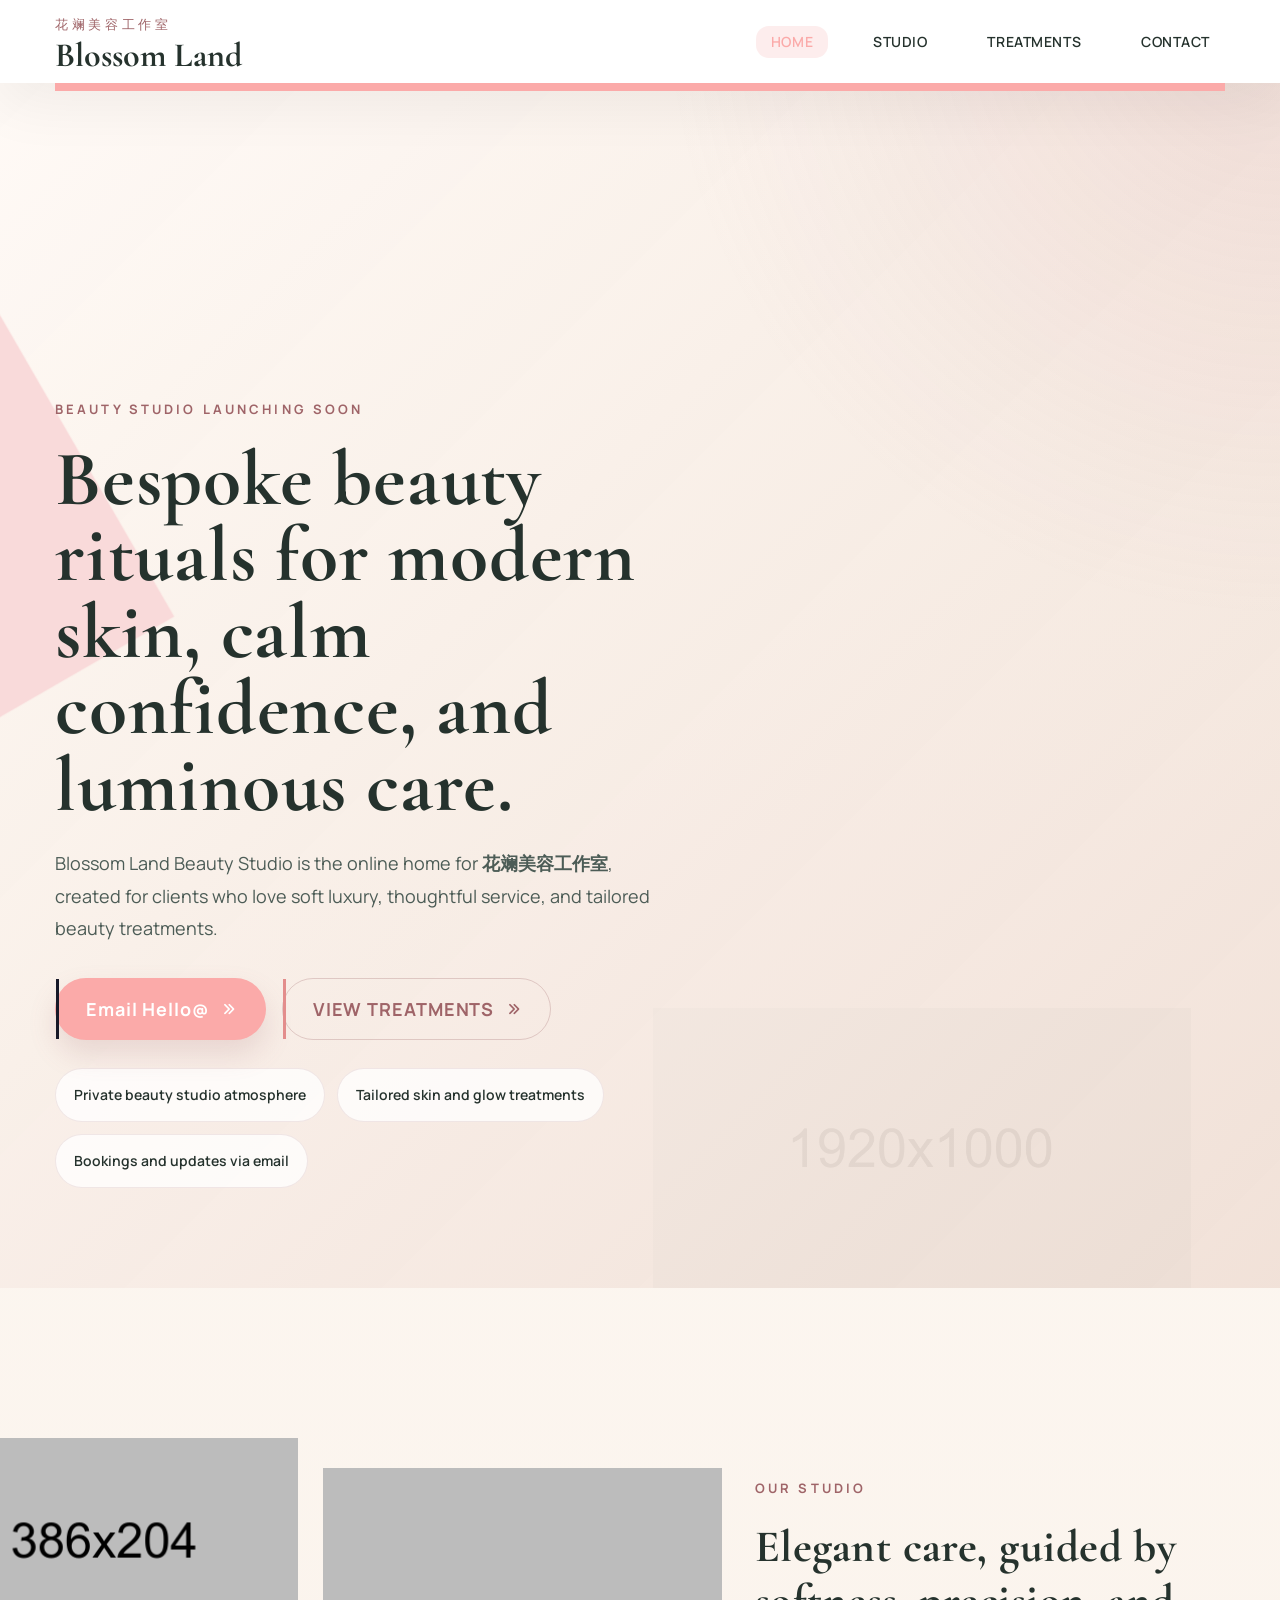
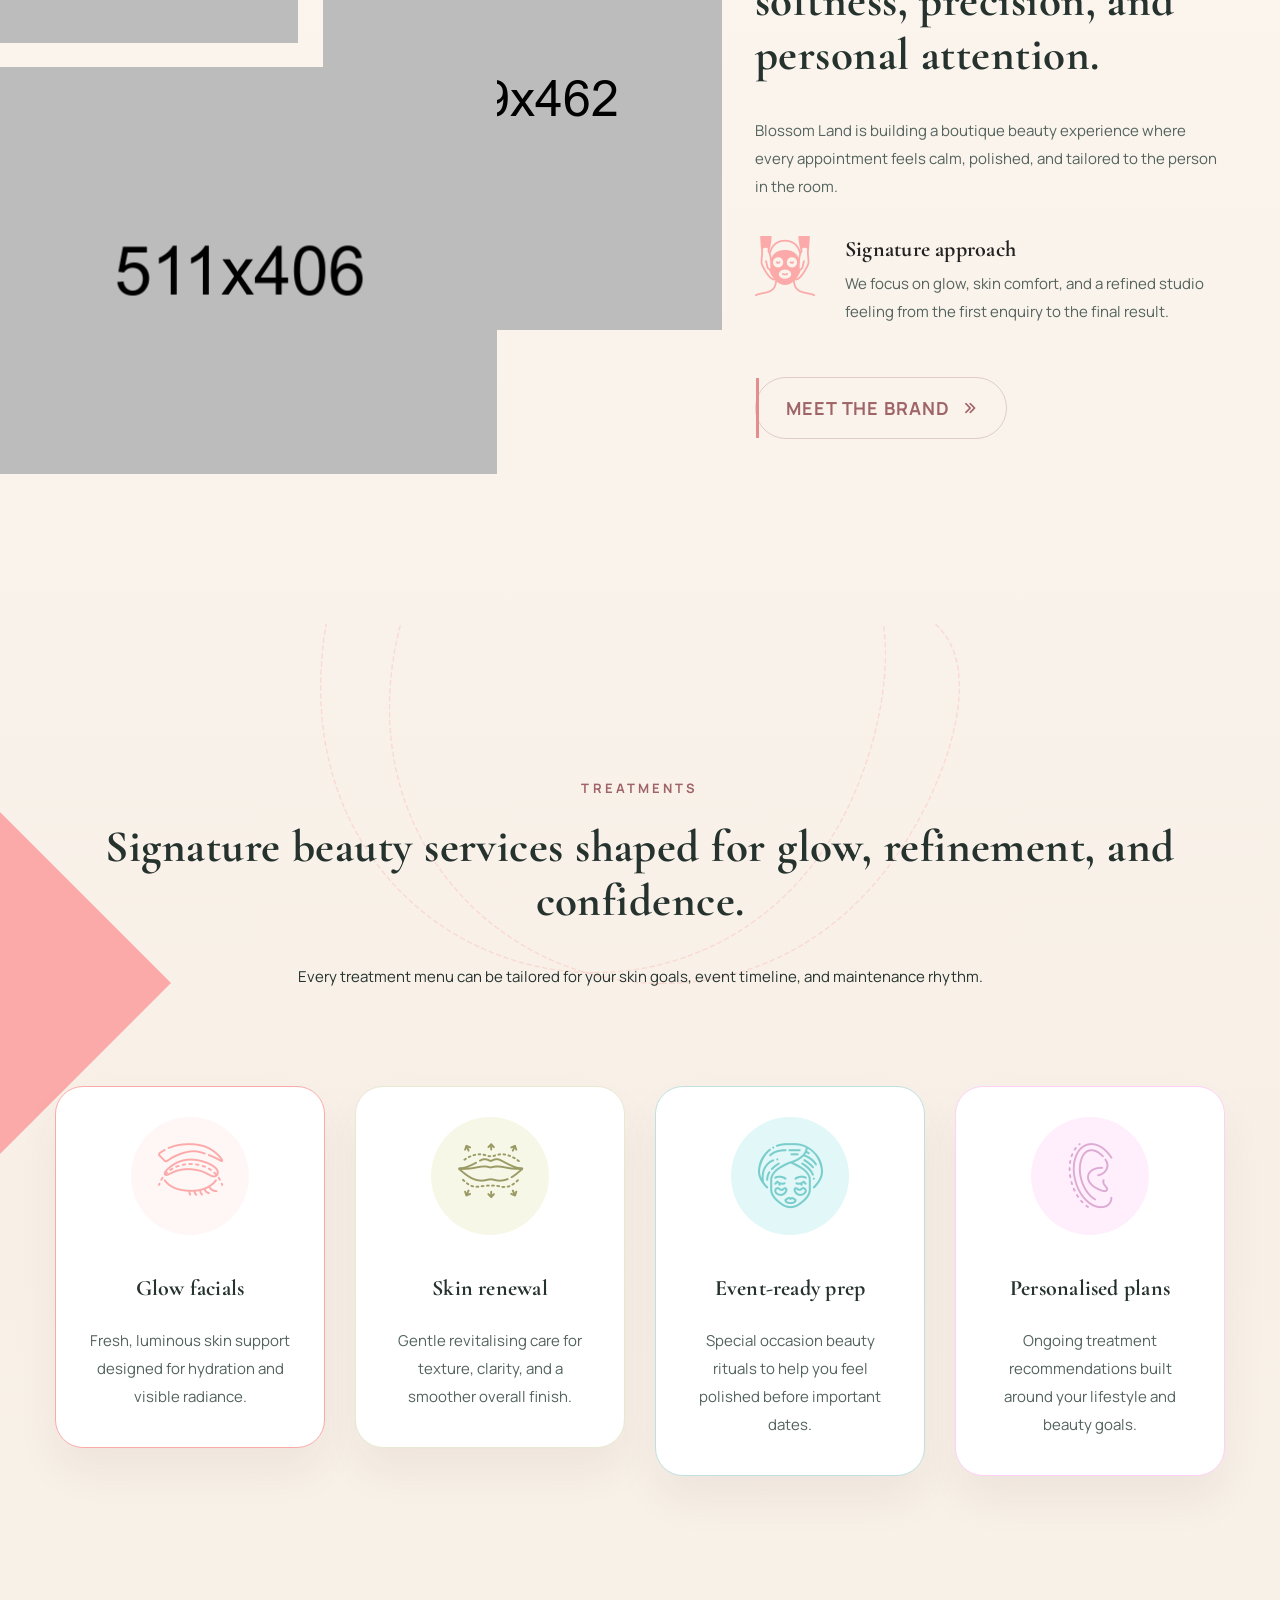
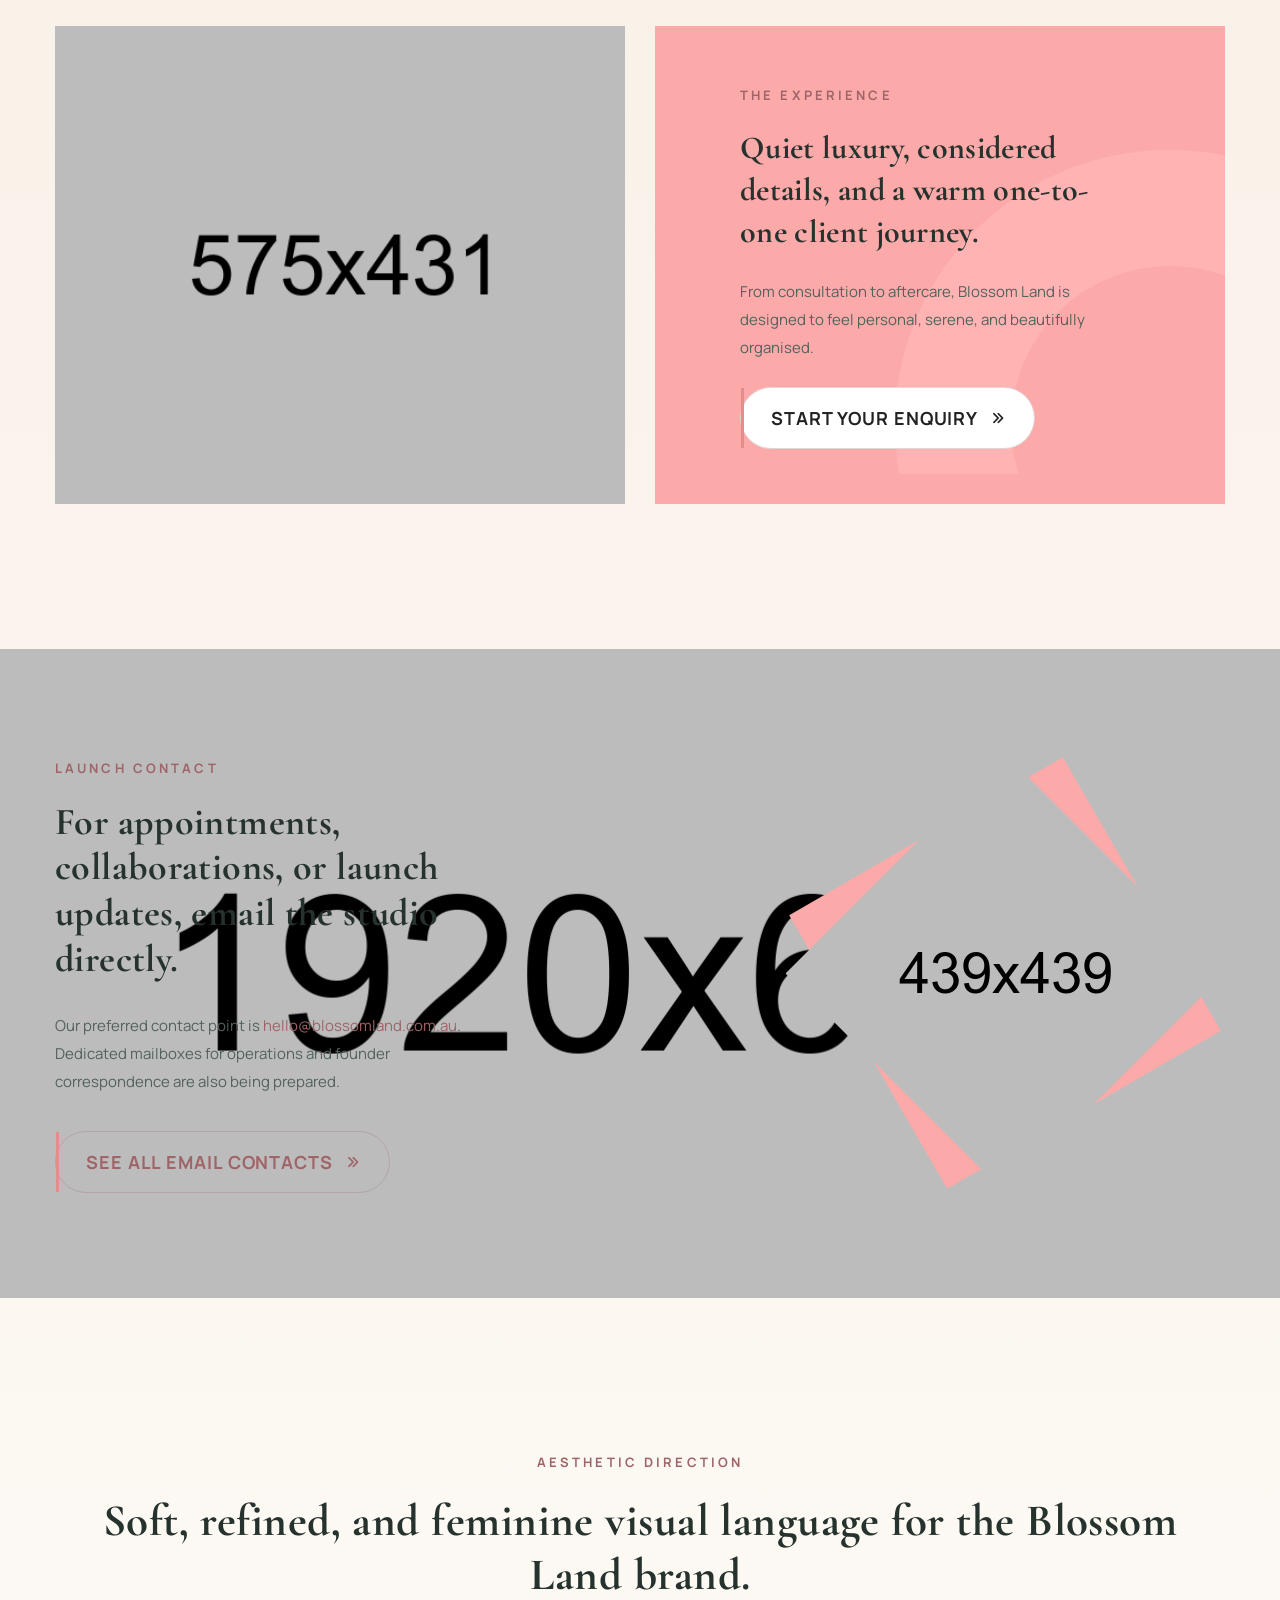
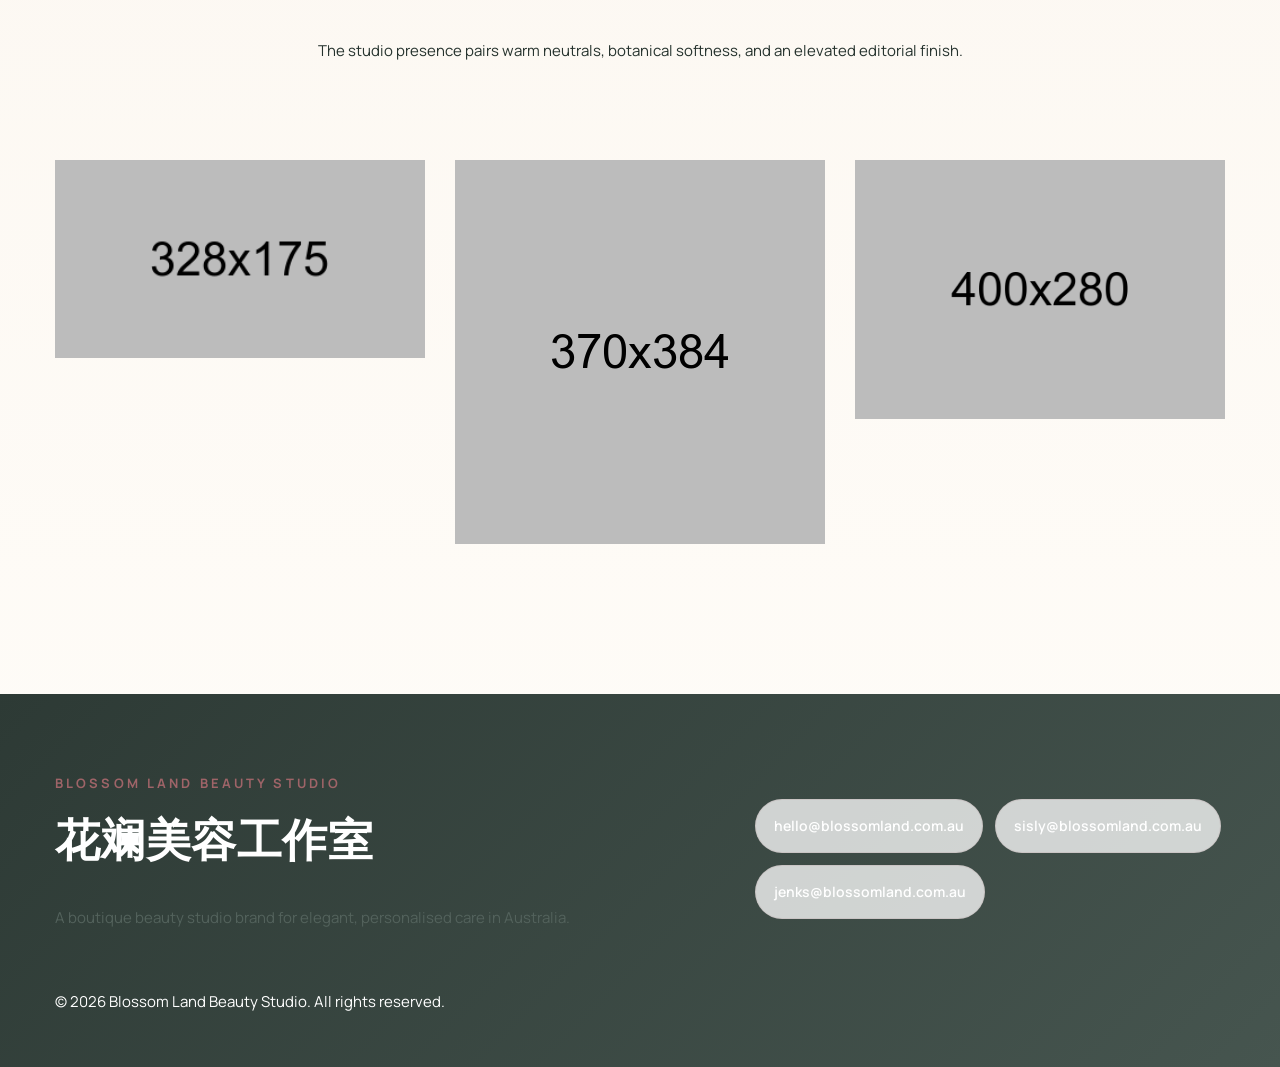
==== commit 1299a605: "Align site with registered blossomland domain" ====
--- a/index.html
+++ b/index.html
@@ -4,8 +4,8 @@
     <meta charset="utf-8">
     <meta http-equiv="X-UA-Compatible" content="IE=edge">
     <meta name="viewport" content="width=device-width, initial-scale=1, maximum-scale=1, user-scalable=0">
-    <title>Bloosom Land Beauty Studio | 花斓美容工作室</title>
-    <meta name="description" content="Bloosom Land Beauty Studio is a refined beauty studio brand preparing its next chapter in Australia. Contact hello@bloosomland.com.au for appointments and enquiries.">
+    <title>Blossom Land Beauty Studio | 花斓美容工作室</title>
+    <meta name="description" content="Blossom Land Beauty Studio is a refined beauty studio brand preparing its next chapter in Australia. Contact hello@blossomland.com.au for appointments and enquiries.">
     <link rel="shortcut icon" href="assets/images/favicon.png" type="image/x-icon">
     <link href="https://fonts.googleapis.com/css2?family=Cormorant+Garamond:wght@500;600;700&family=Manrope:wght@400;500;600;700&display=swap" rel="stylesheet">
     <link rel="stylesheet" href="assets/css/fontawesome-all.min.css">
@@ -32,7 +32,7 @@
                             <div class="logo logo-text">
                                 <a href="index.html">
                                     <span class="logo-kicker">花斓美容工作室</span>
-                                    <span class="logo-name">Bloosom Land</span>
+                                    <span class="logo-name">Blossom Land</span>
                                 </a>
                             </div>
                         </div>
@@ -67,9 +67,9 @@
                 <div class="hero-content">
                     <span class="eyebrow">Beauty Studio Launching Soon</span>
                     <h1>Bespoke beauty rituals for modern skin, calm confidence, and luminous care.</h1>
-                    <p>Bloosom Land Beauty Studio is the online home for <strong>花斓美容工作室</strong>, created for clients who love soft luxury, thoughtful service, and tailored beauty treatments.</p>
+                    <p>Blossom Land Beauty Studio is the online home for <strong>花斓美容工作室</strong>, created for clients who love soft luxury, thoughtful service, and tailored beauty treatments.</p>
                     <div class="hero-actions">
-                        <a href="mailto:hello@bloosomland.com.au" class="theme-btn">Email hello@</a>
+                        <a href="mailto:hello@blossomland.com.au" class="theme-btn">Email hello@</a>
                         <a href="services.html" class="theme-btn style-two">View treatments</a>
                     </div>
                     <ul class="hero-highlights">
@@ -100,7 +100,7 @@
                                 <span class="eyebrow">Our Studio</span>
                                 <h2>Elegant care, guided by softness, precision, and personal attention.</h2>
                             </div>
-                            <p>Bloosom Land is building a boutique beauty experience where every appointment feels calm, polished, and tailored to the person in the room.</p>
+                            <p>Blossom Land is building a boutique beauty experience where every appointment feels calm, polished, and tailored to the person in the room.</p>
                             <div class="vision-mision">
                                 <div class="vm-image">
                                     <img src="assets/images/about/icon.png" alt="Studio icon">
@@ -173,7 +173,7 @@
                             <div class="what-experct-content">
                                 <span class="eyebrow">The Experience</span>
                                 <h3>Quiet luxury, considered details, and a warm one-to-one client journey.</h3>
-                                <p>From consultation to aftercare, Bloosom Land is designed to feel personal, serene, and beautifully organised.</p>
+                                <p>From consultation to aftercare, Blossom Land is designed to feel personal, serene, and beautifully organised.</p>
                                 <a href="contact.html" class="theme-btn style-three">Start your enquiry</a>
                             </div>
                         </div>
@@ -189,7 +189,7 @@
                         <div class="beauty-content rmb-50 mr-25 rmr-0">
                             <span class="eyebrow">Launch Contact</span>
                             <h3>For appointments, collaborations, or launch updates, email the studio directly.</h3>
-                            <p>Our preferred contact point is <a href="mailto:hello@bloosomland.com.au">hello@bloosomland.com.au</a>. Dedicated mailboxes for operations and founder correspondence are also being prepared.</p>
+                            <p>Our preferred contact point is <a href="mailto:hello@blossomland.com.au">hello@blossomland.com.au</a>. Dedicated mailboxes for operations and founder correspondence are also being prepared.</p>
                             <a href="contact.html" class="theme-btn style-two">See all email contacts</a>
                         </div>
                     </div>
@@ -206,7 +206,7 @@
             <div class="container">
                 <div class="section-title text-center mb-95">
                     <span class="eyebrow">Aesthetic Direction</span>
-                    <h2>Soft, refined, and feminine visual language for the Bloosom Land brand.</h2>
+                    <h2>Soft, refined, and feminine visual language for the Blossom Land brand.</h2>
                     <p>The studio presence pairs warm neutrals, botanical softness, and an elevated editorial finish.</p>
                 </div>
 
@@ -247,21 +247,21 @@
                     <div class="row align-items-center">
                         <div class="col-lg-7">
                             <div class="section-title mb-35">
-                                <span class="eyebrow">Bloosom Land Beauty Studio</span>
+                                <span class="eyebrow">Blossom Land Beauty Studio</span>
                                 <h2>花斓美容工作室</h2>
                             </div>
                             <p class="footer-copy">A boutique beauty studio brand for elegant, personalised care in Australia.</p>
                         </div>
                         <div class="col-lg-5">
                             <div class="contact-pill-group">
-                                <a href="mailto:hello@bloosomland.com.au" class="contact-pill">hello@bloosomland.com.au</a>
-                                <a href="mailto:sisly@bloosomland.com.au" class="contact-pill">sisly@bloosomland.com.au</a>
-                                <a href="mailto:jenks@bloosomland.com.au" class="contact-pill">jenks@bloosomland.com.au</a>
+                                <a href="mailto:hello@blossomland.com.au" class="contact-pill">hello@blossomland.com.au</a>
+                                <a href="mailto:sisly@blossomland.com.au" class="contact-pill">sisly@blossomland.com.au</a>
+                                <a href="mailto:jenks@blossomland.com.au" class="contact-pill">jenks@blossomland.com.au</a>
                             </div>
                         </div>
                     </div>
                     <div class="footer-bottom mt-40 pb-35">
-                        <p>© 2026 Bloosom Land Beauty Studio. All rights reserved.</p>
+                        <p>© 2026 Blossom Land Beauty Studio. All rights reserved.</p>
                     </div>
                 </div>
             </div>
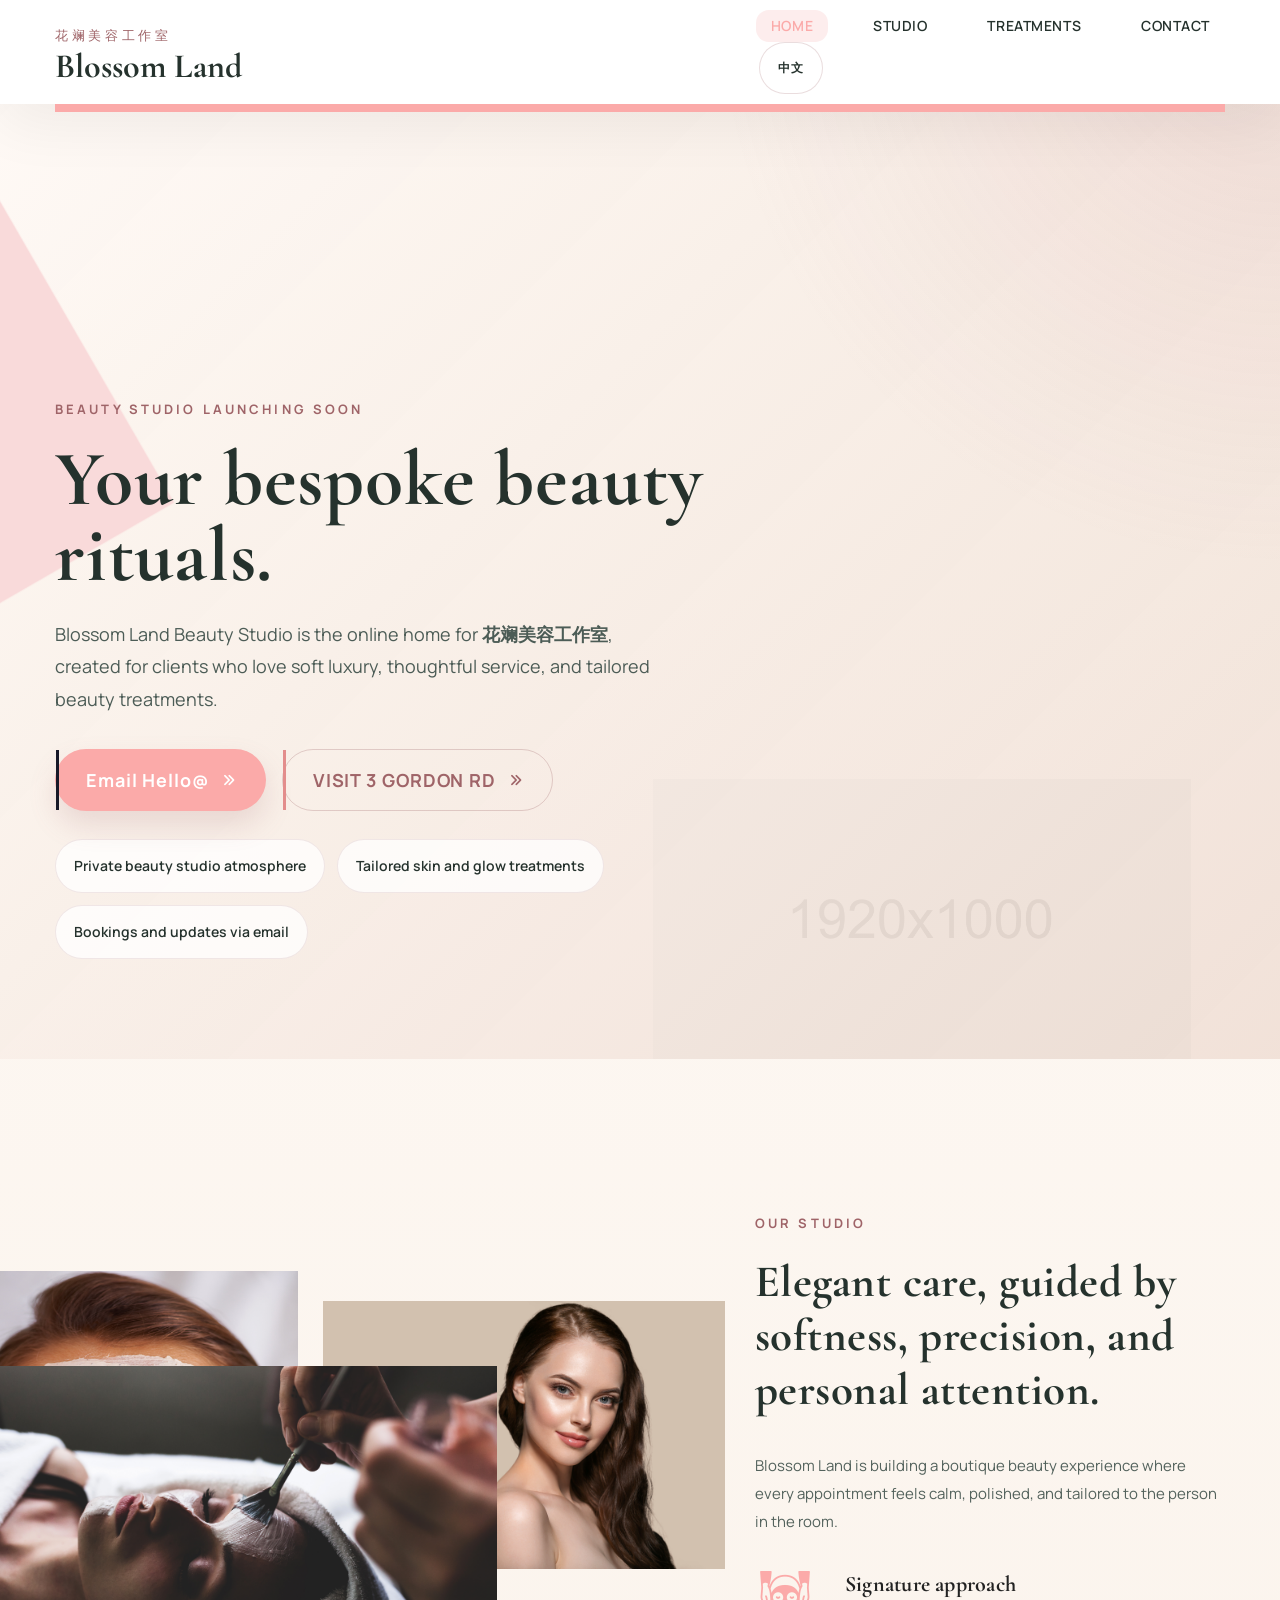
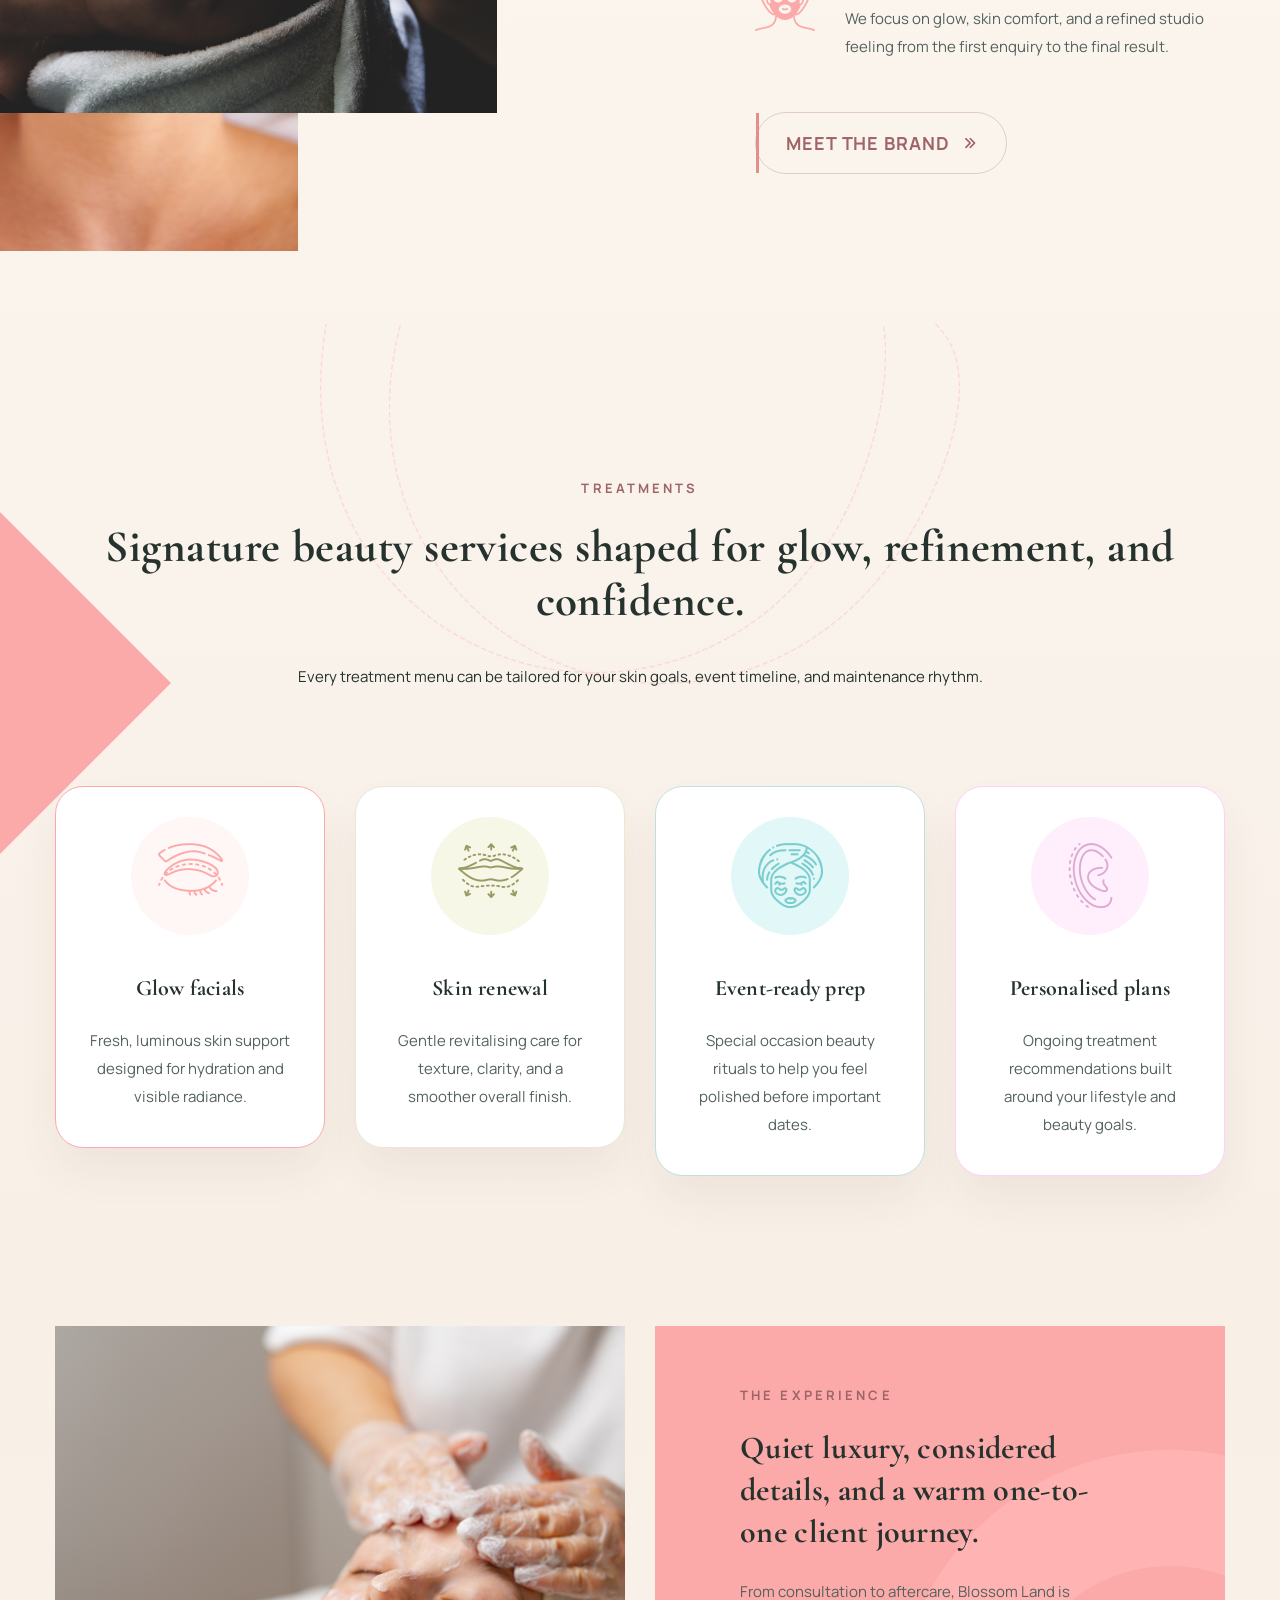
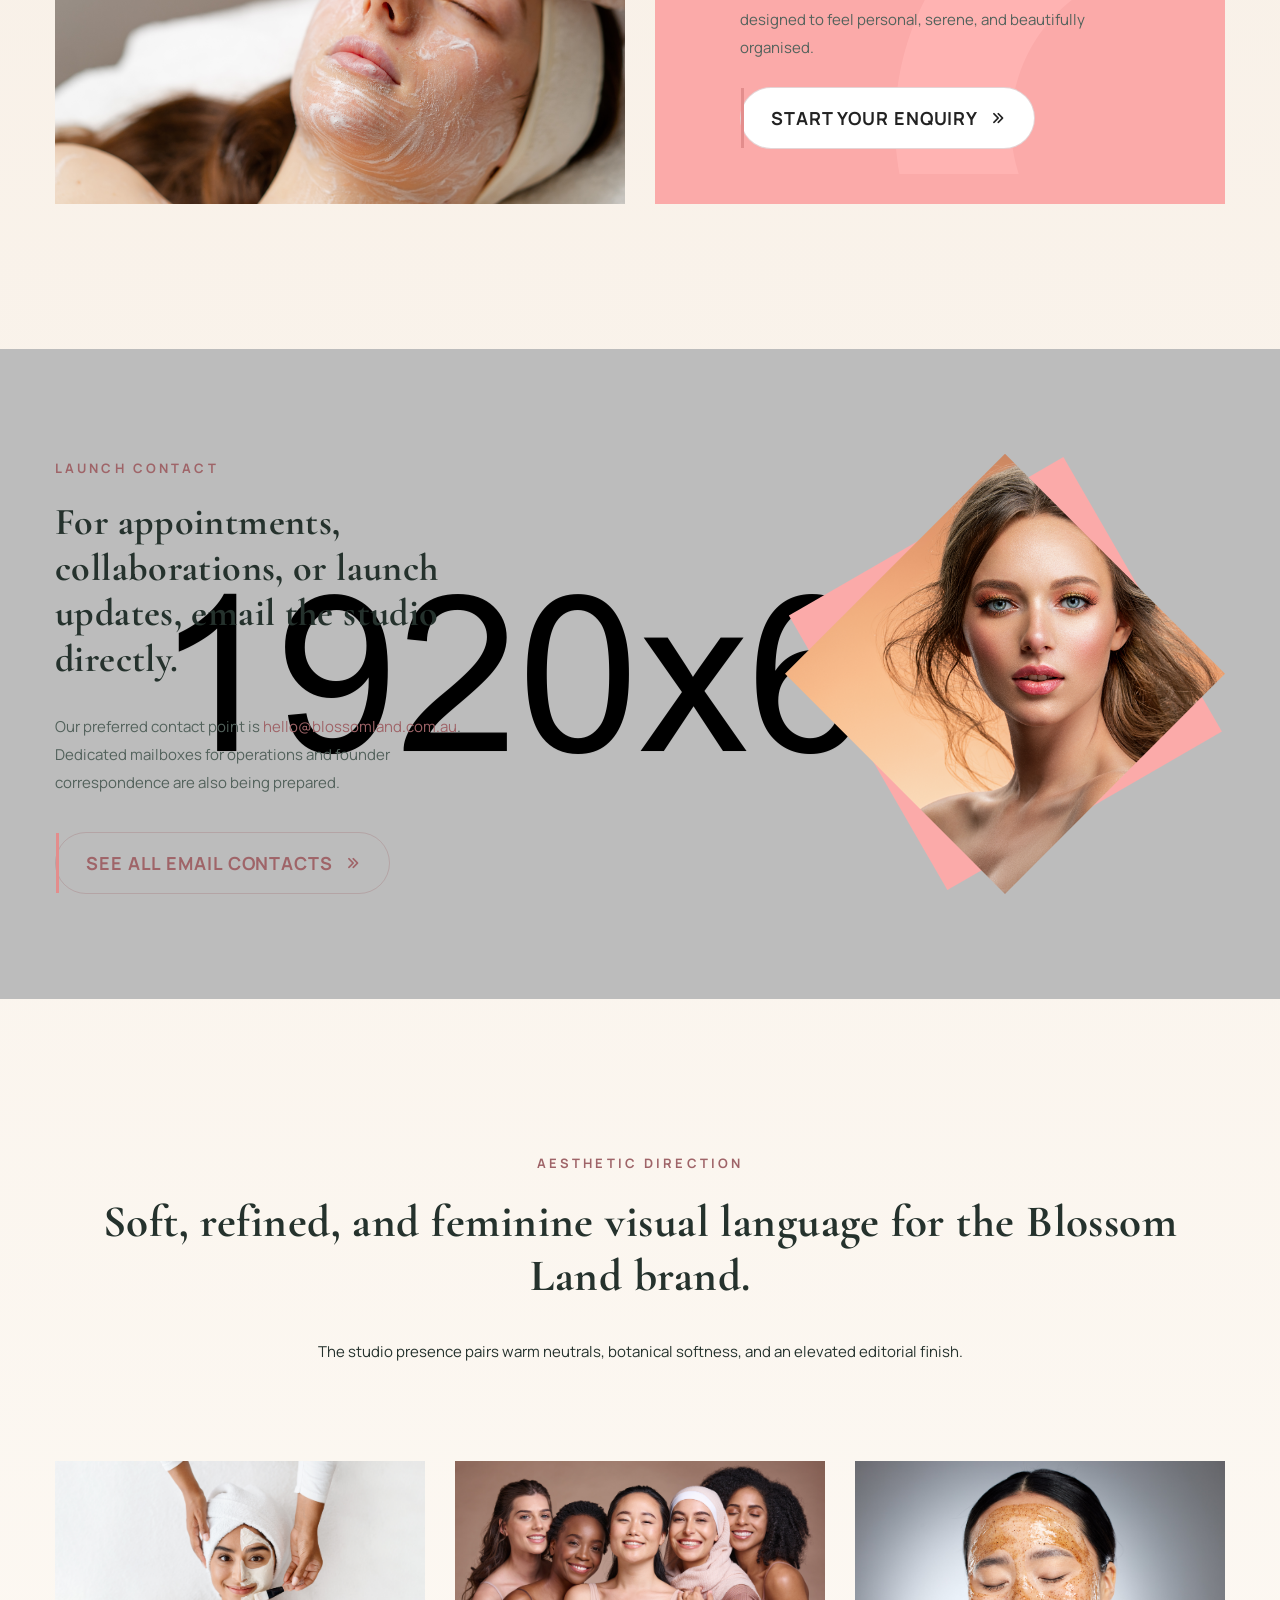
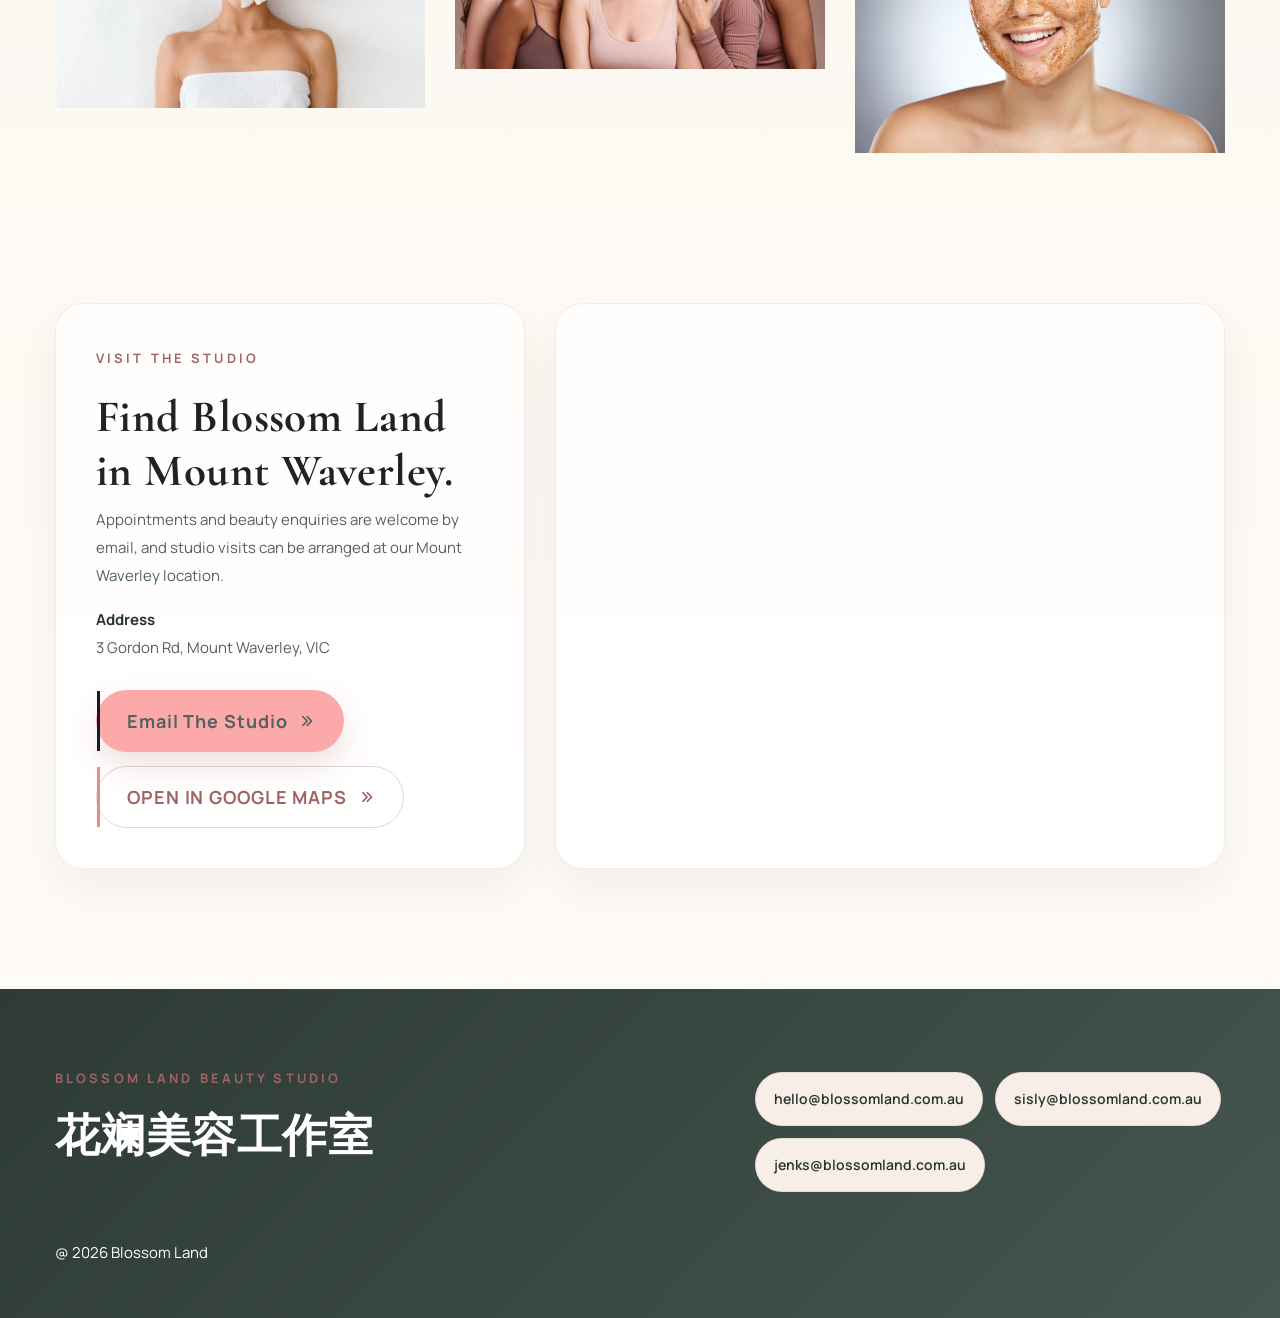
==== commit d1f5d3d5: "Update Blossom Land bilingual site and location content" ====
--- a/index.html
+++ b/index.html
@@ -56,6 +56,9 @@
                                     </ul>
                                 </div>
                             </nav>
+                            <div class="nav-cta-group">
+                                <a href="ch/index.html" class="lang-switch">中文</a>
+                            </div>
                         </div>
                     </div>
                 </div>
@@ -66,11 +69,11 @@
             <div class="container">
                 <div class="hero-content">
                     <span class="eyebrow">Beauty Studio Launching Soon</span>
-                    <h1>Bespoke beauty rituals for modern skin, calm confidence, and luminous care.</h1>
+                    <h1>Your bespoke beauty rituals.</h1>
                     <p>Blossom Land Beauty Studio is the online home for <strong>花斓美容工作室</strong>, created for clients who love soft luxury, thoughtful service, and tailored beauty treatments.</p>
                     <div class="hero-actions">
                         <a href="mailto:hello@blossomland.com.au" class="theme-btn">Email hello@</a>
-                        <a href="services.html" class="theme-btn style-two">View treatments</a>
+                        <a href="https://maps.google.com/?q=3+Gordon+Rd,+Mount+Waverley+VIC" class="theme-btn style-two" target="_blank" rel="noopener">Visit 3 Gordon Rd</a>
                     </div>
                     <ul class="hero-highlights">
                         <li>Private beauty studio atmosphere</li>
@@ -89,9 +92,9 @@
                 <div class="row align-items-center">
                     <div class="col-lg-7">
                         <div class="about-images rmb-50">
-                            <img src="assets/images/about/about1.png" alt="Beauty treatment detail">
-                            <img src="assets/images/about/about2.png" alt="Relaxing facial care moment">
-                            <img src="assets/images/about/about3.png" alt="Elegant studio beauty setting">
+                            <img src="assets/images/blossomland/treatment-3.jpg" alt="Relaxing facial spa treatment">
+                            <img src="assets/images/blossomland/portrait-1.jpg" alt="Beauty portrait with flowing hair">
+                            <img src="assets/images/blossomland/treatment-2.jpg" alt="Facial mask treatment in progress">
                         </div>
                     </div>
                     <div class="col-lg-5">
@@ -195,7 +198,7 @@
                     </div>
                     <div class="col-lg-5 text-center">
                         <div class="beauty-image ml-30 rml-0">
-                            <img src="assets/images/beauty/beauty-man.png" alt="Beauty studio portrait">
+                            <img src="assets/images/blossomland/portrait-3.jpg" alt="Young woman with flowing hair and makeup">
                         </div>
                     </div>
                 </div>
@@ -213,28 +216,52 @@
                 <div class="row gallery-active">
                     <div class="grid-item col-lg-4 col-md-6">
                         <div class="gallery-item">
-                            <img src="assets/images/gallery/gallery2.png" class="img-fluid" alt="Beauty inspiration image one">
+                            <img src="assets/images/blossomland/treatment-4.jpg" class="img-fluid" alt="Woman relaxing during a facial spa treatment">
                             <div class="gallery-hover">
-                                <a class="gallery-popup-link" href="assets/images/gallery/gallery2.png"><i class="flaticon-eye"></i></a>
+                                <a class="gallery-popup-link" href="assets/images/blossomland/treatment-4.jpg"><i class="flaticon-eye"></i></a>
                             </div>
                         </div>
                     </div>
                     <div class="grid-item col-lg-4 col-md-6">
                         <div class="gallery-item">
-                            <img src="assets/images/gallery/gallery6.png" class="img-fluid" alt="Beauty inspiration image two">
+                            <img src="assets/images/blossomland/group-1.jpg" class="img-fluid" alt="Smiling women in a skincare beauty setting">
                             <div class="gallery-hover">
-                                <a class="gallery-popup-link" href="assets/images/gallery/gallery6.png"><i class="flaticon-eye"></i></a>
+                                <a class="gallery-popup-link" href="assets/images/blossomland/group-1.jpg"><i class="flaticon-eye"></i></a>
                                 <h4>Refined glow</h4>
                             </div>
                         </div>
                     </div>
                     <div class="grid-item col-lg-4 col-md-6">
                         <div class="gallery-item">
-                            <img src="assets/images/gallery/gallery3.png" class="img-fluid" alt="Beauty inspiration image three">
+                            <img src="assets/images/blossomland/treatment-5.jpg" class="img-fluid" alt="Woman smiling with a facial scrub treatment">
                             <div class="gallery-hover">
-                                <a class="gallery-popup-link" href="assets/images/gallery/gallery3.png"><i class="flaticon-eye"></i></a>
+                                <a class="gallery-popup-link" href="assets/images/blossomland/treatment-5.jpg"><i class="flaticon-eye"></i></a>
                                 <h4>Studio calm</h4>
                             </div>
+                        </div>
+                    </div>
+                </div>
+            </div>
+        </section>
+
+        <section class="location-section">
+            <div class="container">
+                <div class="row align-items-stretch">
+                    <div class="col-lg-5">
+                        <div class="location-card rmb-30">
+                            <span class="eyebrow">Visit The Studio</span>
+                            <h2>Find Blossom Land in Mount Waverley.</h2>
+                            <p>Appointments and beauty enquiries are welcome by email, and studio visits can be arranged at our Mount Waverley location.</p>
+                            <p><strong>Address</strong><br>3 Gordon Rd, Mount Waverley, VIC</p>
+                            <div class="location-actions">
+                                <a href="mailto:hello@blossomland.com.au" class="theme-btn">Email the studio</a>
+                                <a href="https://maps.google.com/?q=3+Gordon+Rd,+Mount+Waverley+VIC" class="theme-btn style-two" target="_blank" rel="noopener">Open in Google Maps</a>
+                            </div>
+                        </div>
+                    </div>
+                    <div class="col-lg-7">
+                        <div class="map-card">
+                            <iframe title="Blossom Land location map" loading="lazy" allowfullscreen src="https://www.google.com/maps?q=3%20Gordon%20Rd%2C%20Mount%20Waverley%20VIC&output=embed"></iframe>
                         </div>
                     </div>
                 </div>
@@ -250,7 +277,6 @@
                                 <span class="eyebrow">Blossom Land Beauty Studio</span>
                                 <h2>花斓美容工作室</h2>
                             </div>
-                            <p class="footer-copy">A boutique beauty studio brand for elegant, personalised care in Australia.</p>
                         </div>
                         <div class="col-lg-5">
                             <div class="contact-pill-group">
@@ -261,7 +287,7 @@
                         </div>
                     </div>
                     <div class="footer-bottom mt-40 pb-35">
-                        <p>© 2026 Blossom Land Beauty Studio. All rights reserved.</p>
+                        <p>@ 2026 Blossom Land</p>
                     </div>
                 </div>
             </div>
--- a/assets/css/style.css
+++ b/assets/css/style.css
@@ -753,11 +753,11 @@
     transform: translate(-50%, -35%);
 }
 
-.what-experct-img {
-    height: 100%;
-    min-height: 400px;
-    background: url('../images/services/service-man.png') center/cover;
-}
+.what-experct-img {
+    height: 100%;
+    min-height: 400px;
+    background: url('../images/blossomland/treatment-1.jpg') center/cover;
+}
 
 .what-experct-content {
     padding: 55px 90px 55px 85px;
--- a/assets/css/bloosomland.css
+++ b/assets/css/bloosomland.css
@@ -56,6 +56,36 @@
     font-weight: 600;
     letter-spacing: 0.04em;
     text-transform: uppercase;
+}
+
+.header-inner {
+    gap: 20px;
+}
+
+.nav-cta-group {
+    display: flex;
+    align-items: center;
+    gap: 10px;
+    margin-left: 18px;
+}
+
+.lang-switch {
+    background: rgba(255, 255, 255, 0.86);
+    border: 1px solid rgba(159, 100, 104, 0.22);
+    border-radius: 999px;
+    color: var(--blossom-ink);
+    display: inline-flex;
+    font-size: 12px;
+    font-weight: 700;
+    letter-spacing: 0.08em;
+    padding: 11px 18px;
+    text-transform: uppercase;
+}
+
+.lang-switch:hover,
+.lang-switch.is-active {
+    background: var(--blossom-rose);
+    color: var(--blossom-white);
 }
 
 .eyebrow {
@@ -152,6 +182,44 @@
     padding: 12px 18px;
 }
 
+.location-section {
+    margin-bottom: 120px;
+}
+
+.location-card,
+.map-card {
+    background: rgba(255, 255, 255, 0.82);
+    border: 1px solid rgba(159, 100, 104, 0.12);
+    border-radius: 28px;
+    box-shadow: 0 24px 44px rgba(62, 39, 40, 0.06);
+    height: 100%;
+    padding: 40px;
+}
+
+.location-card p,
+.location-card a {
+    color: #53625c;
+}
+
+.location-card strong {
+    color: var(--blossom-ink);
+}
+
+.location-actions {
+    display: flex;
+    flex-wrap: wrap;
+    gap: 14px;
+    margin-top: 28px;
+}
+
+.map-card iframe {
+    border: 0;
+    border-radius: 22px;
+    height: 100%;
+    min-height: 320px;
+    width: 100%;
+}
+
 .section-title h2,
 .page-title,
 .beauty-content h3,
@@ -221,6 +289,15 @@
 .main-footer a,
 .main-footer h2 {
     color: var(--blossom-white);
+}
+
+.main-footer .contact-pill {
+    background: var(--blossom-cream);
+    color: var(--blossom-ink);
+}
+
+.main-footer .contact-pill:hover {
+    color: var(--blossom-ink);
 }
 
 @media only screen and (max-width: 991px) {
@@ -236,6 +313,11 @@
     .hero-content h1 {
         font-size: 58px;
     }
+
+    .nav-cta-group {
+        margin-left: 0;
+        margin-top: 18px;
+    }
 }
 
 @media only screen and (max-width: 767px) {
@@ -254,4 +336,9 @@
     .bloosomland-contact-panel {
         padding: 40px 24px;
     }
-}
+
+    .location-card,
+    .map-card {
+        padding: 28px 22px;
+    }
+}
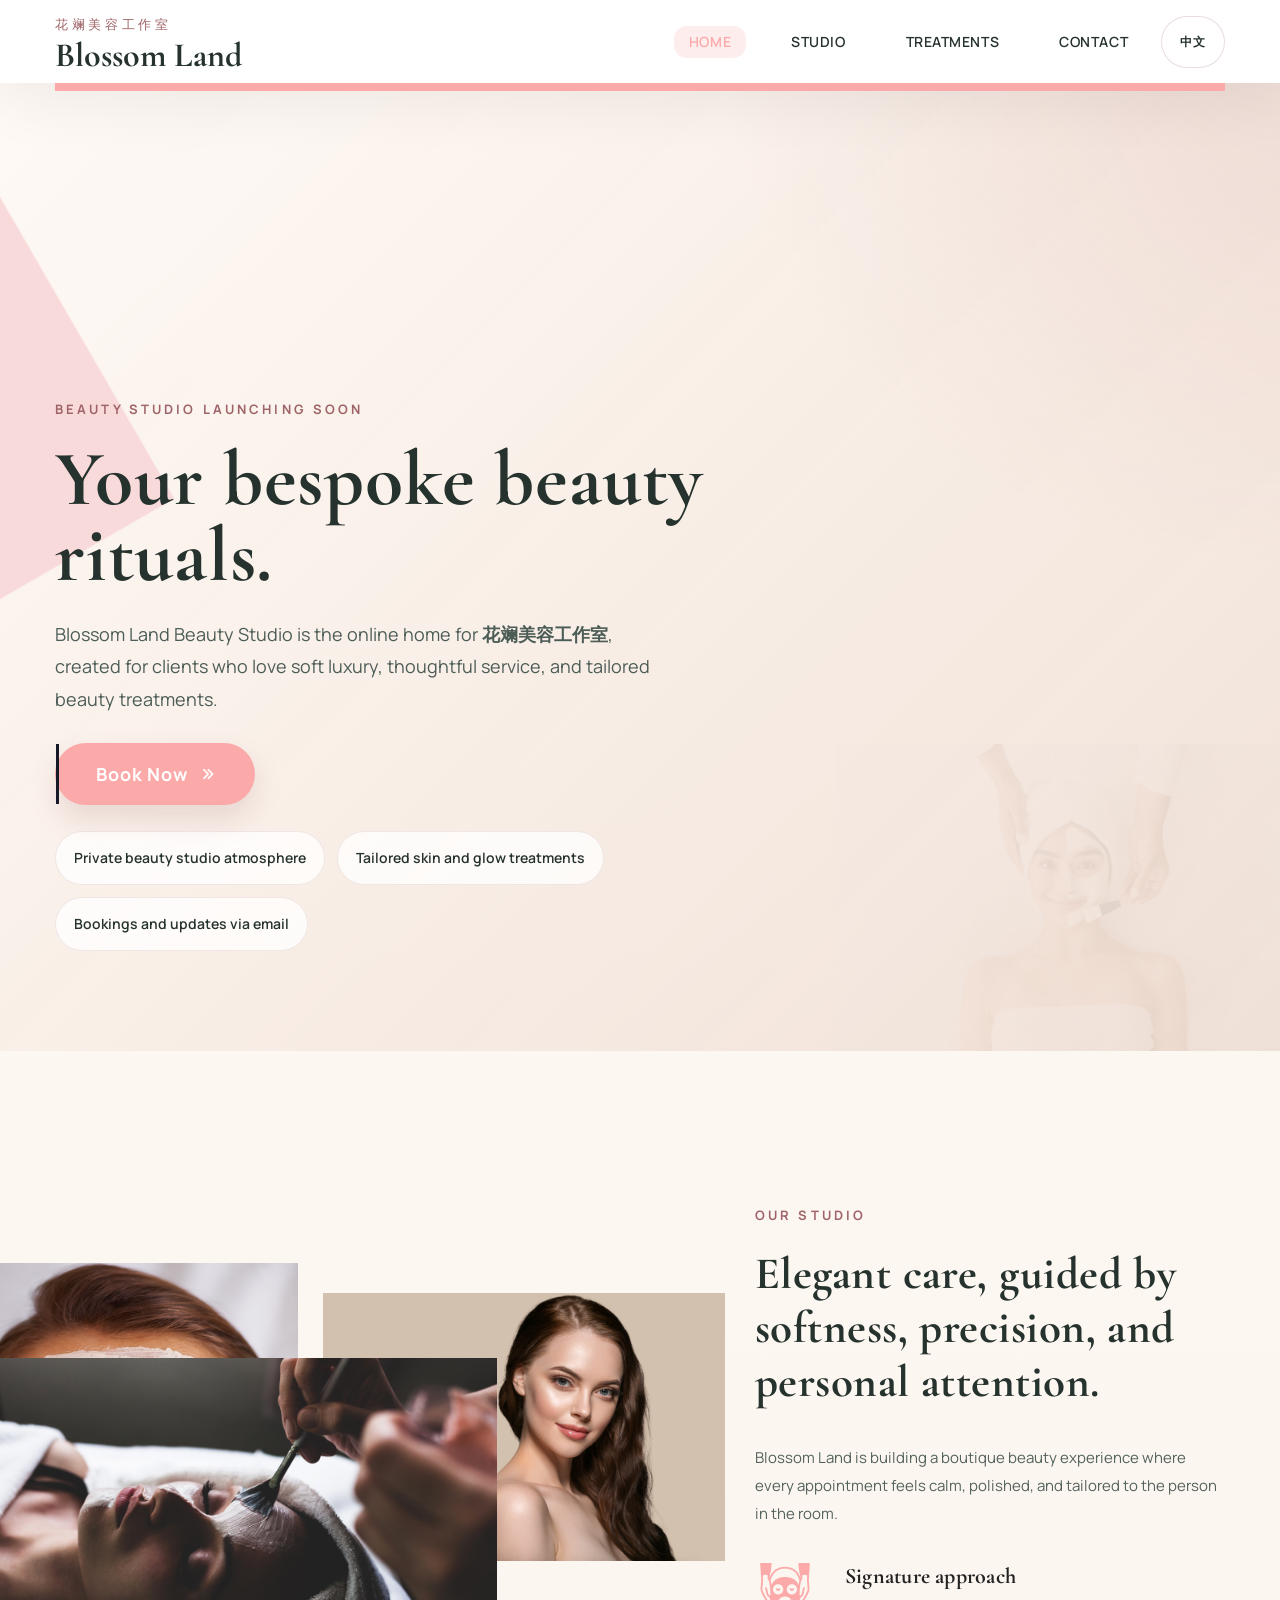
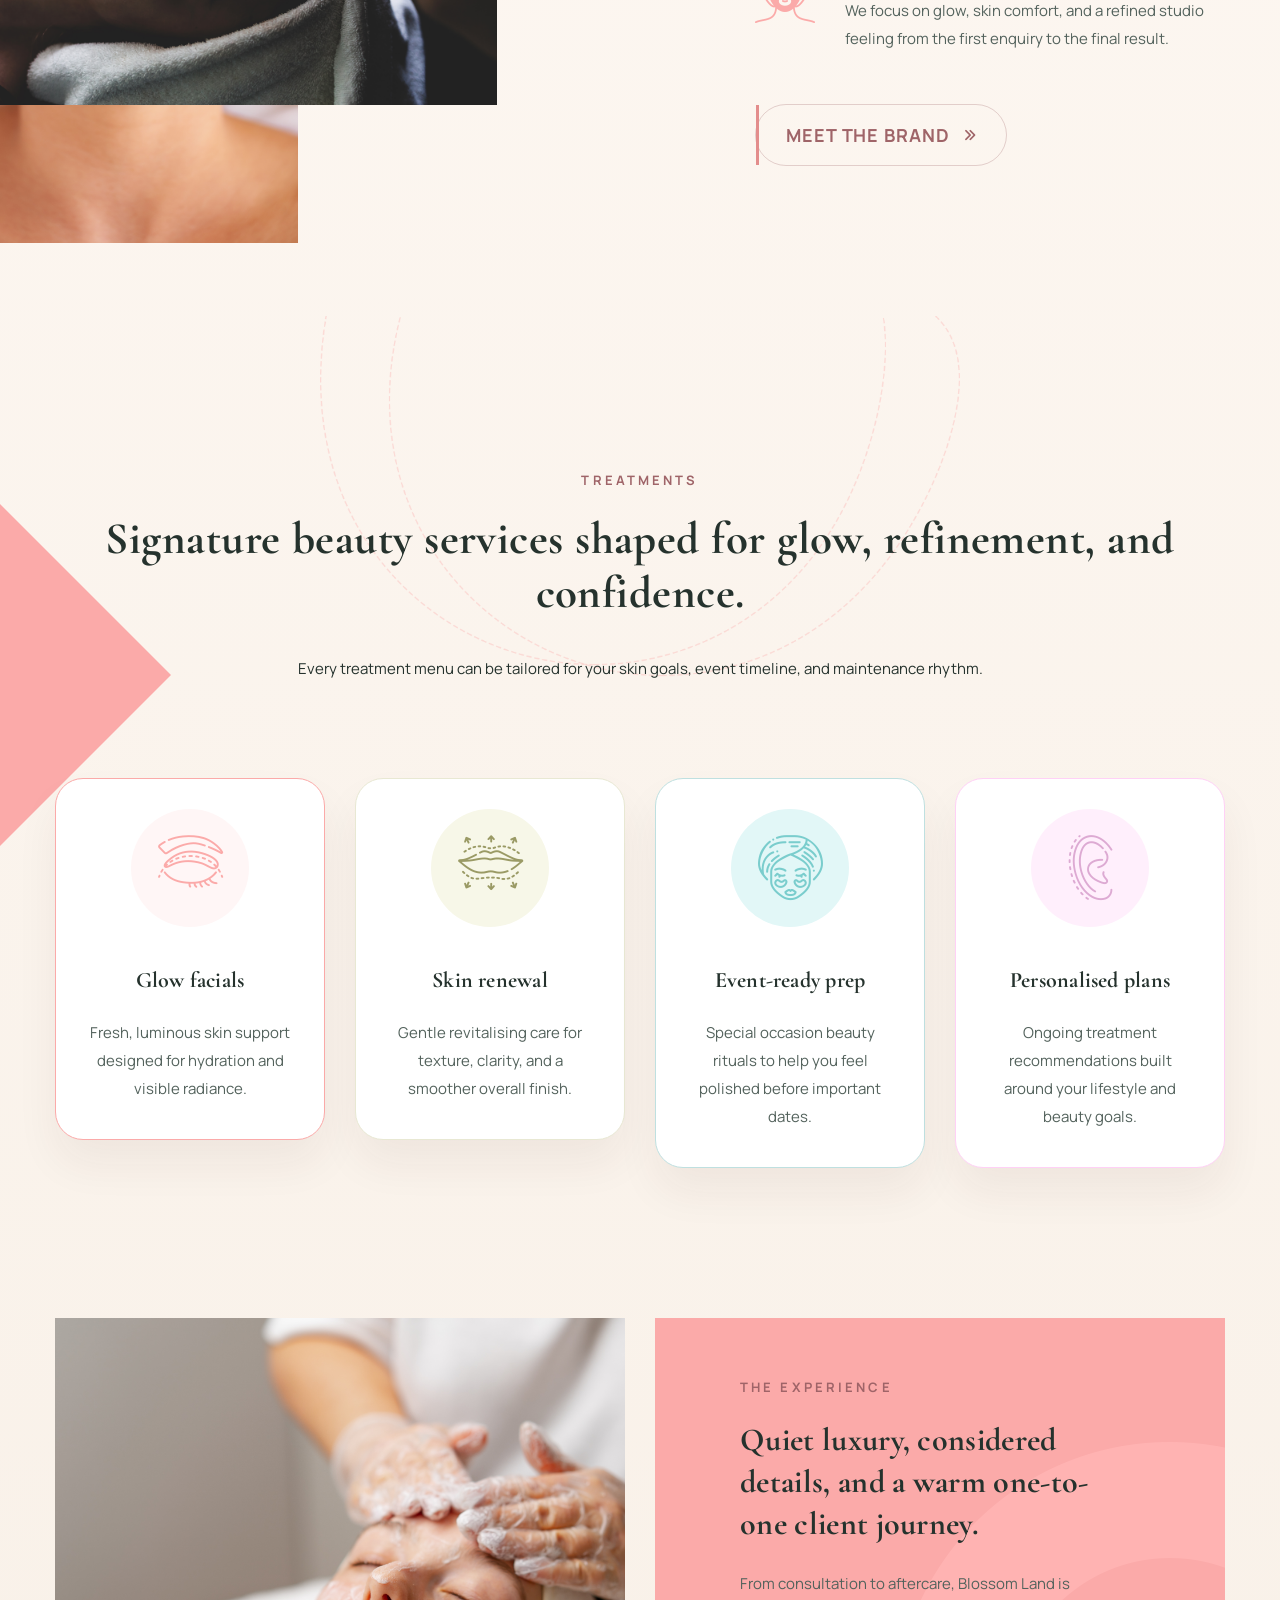
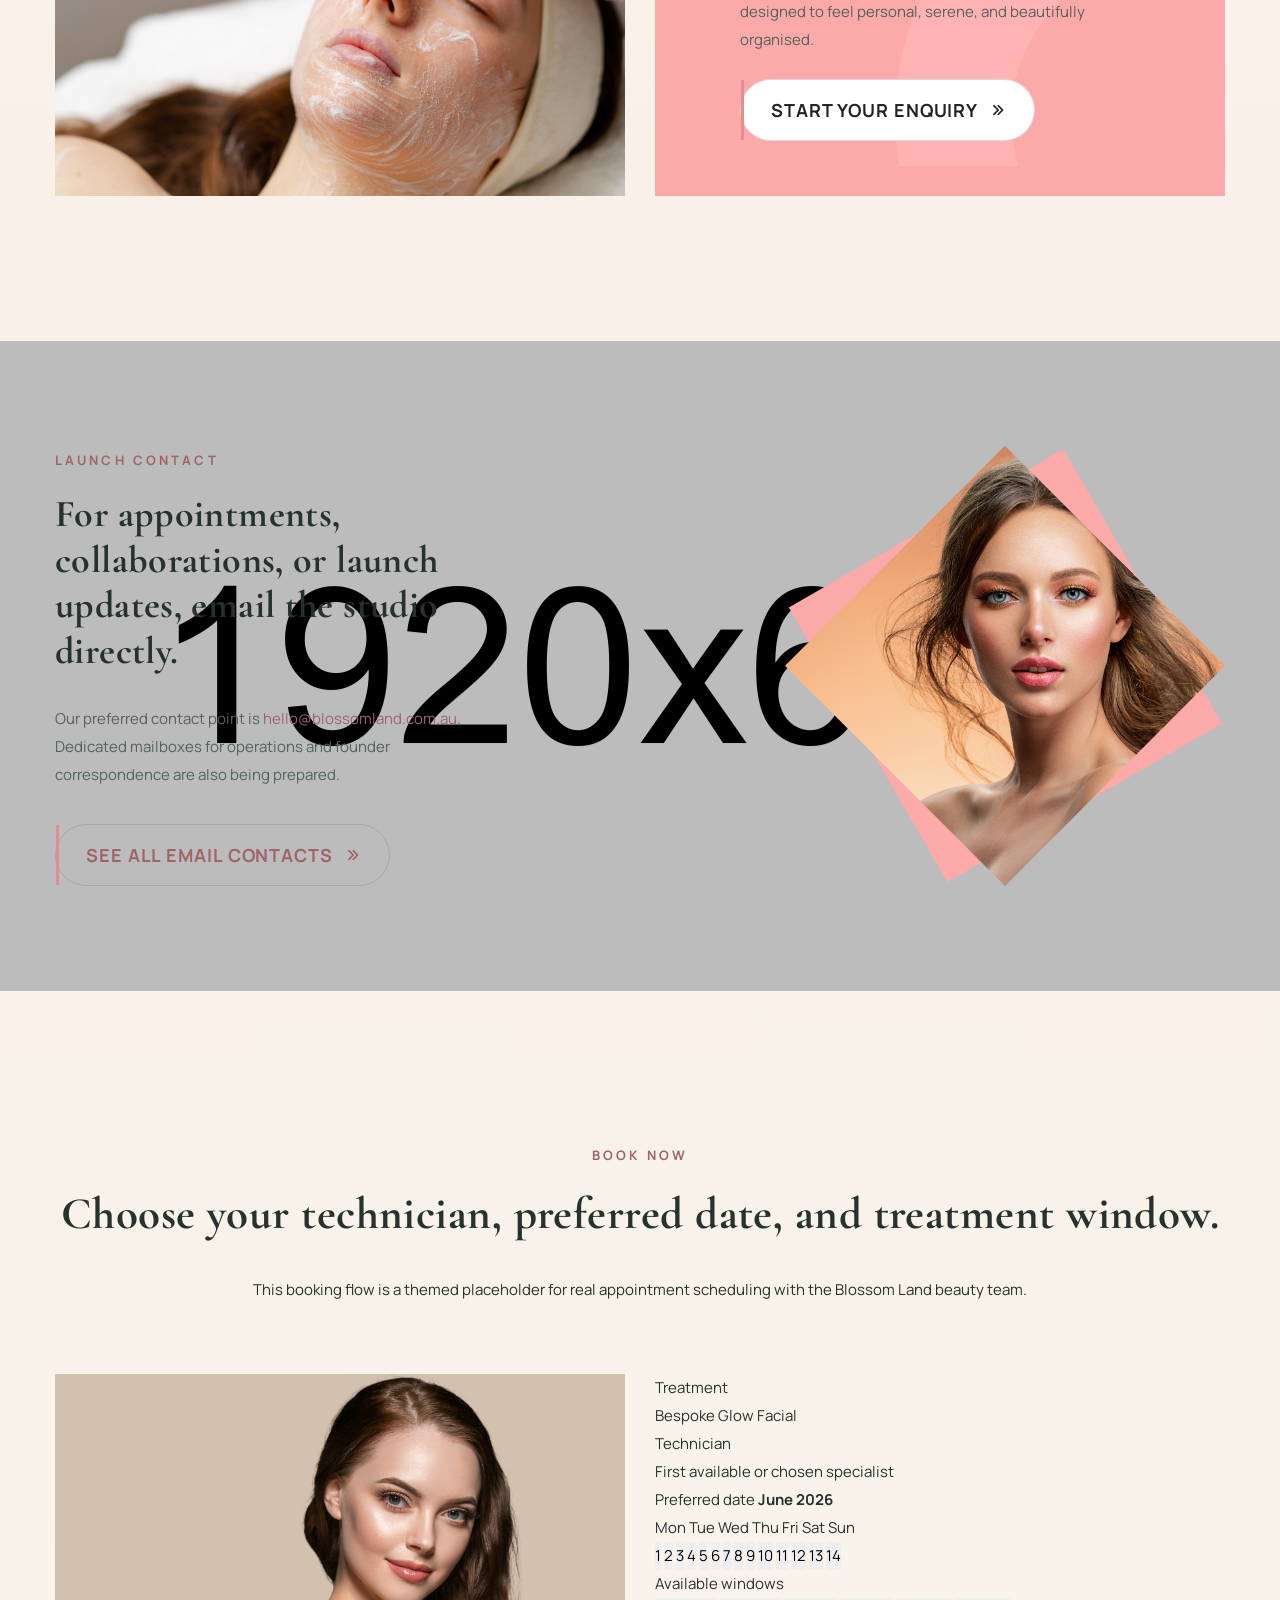
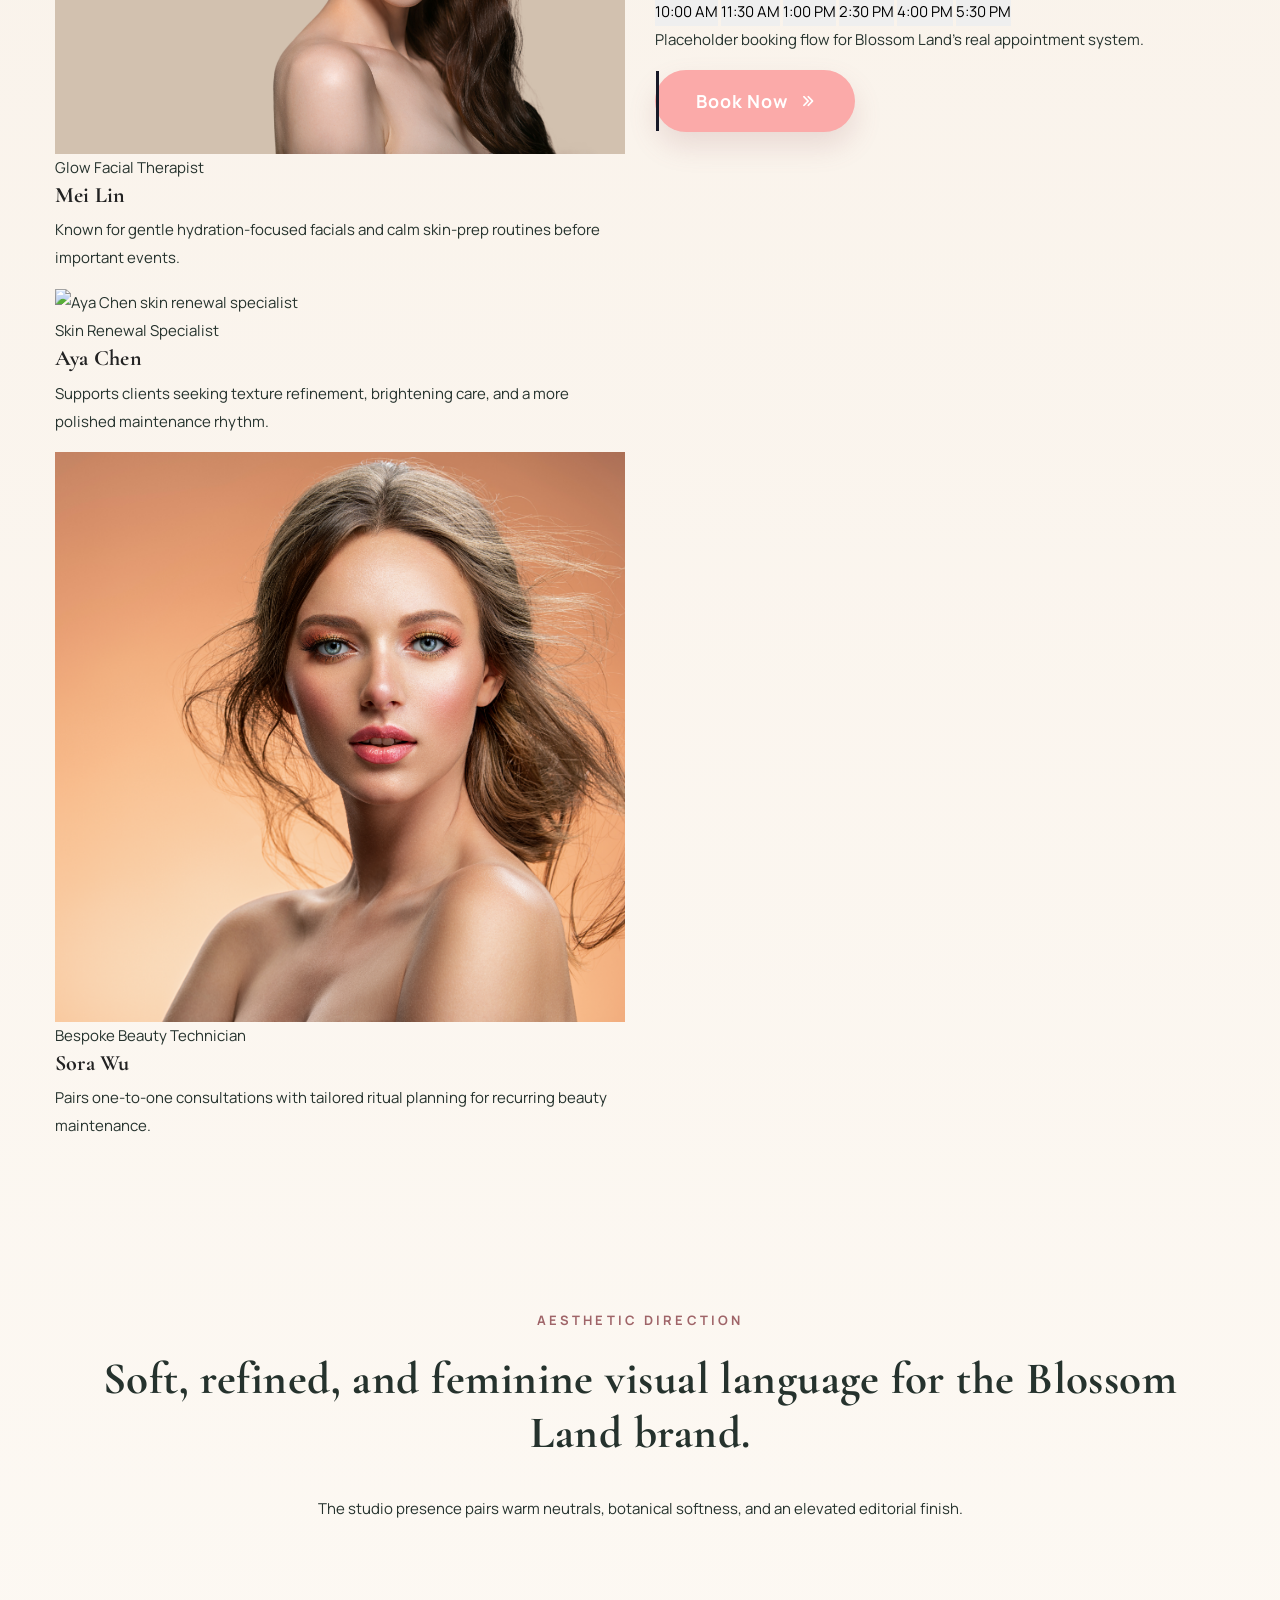
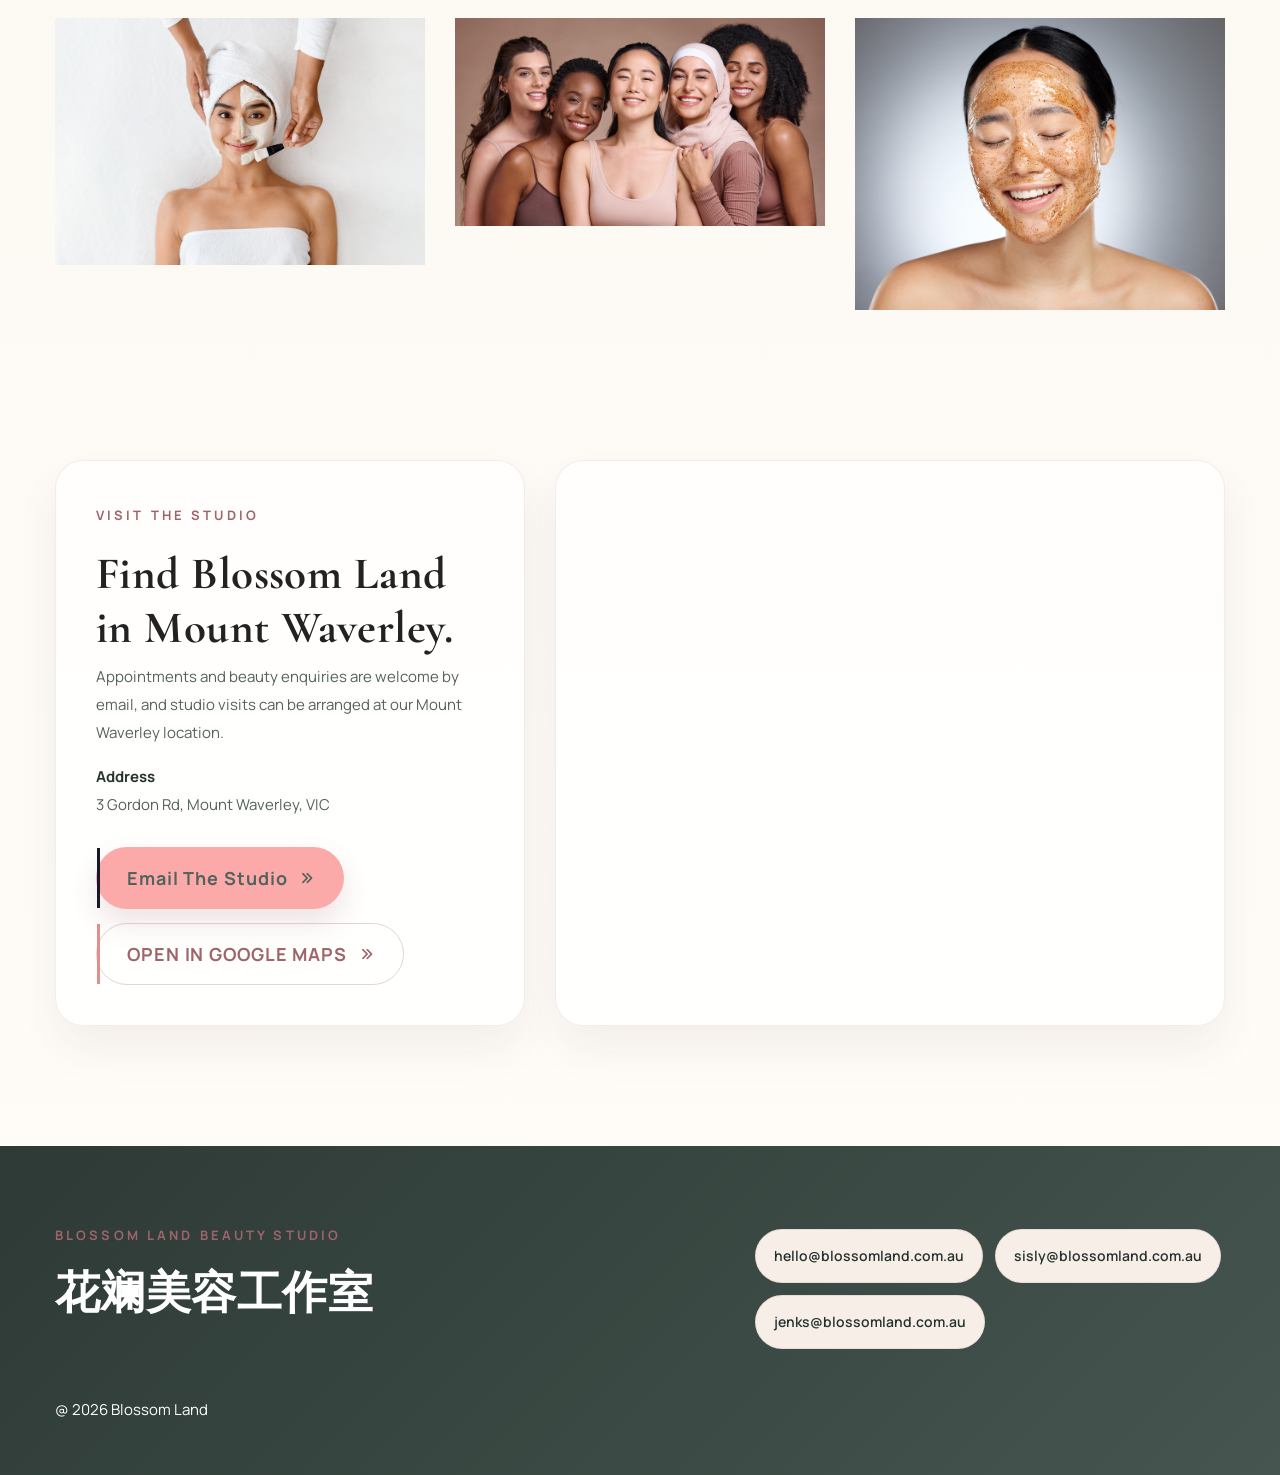
==== commit 5fbf2a9f: "Add booking section, technician cards, and themed calendar UI" ====
--- a/index.html
+++ b/index.html
@@ -72,8 +72,7 @@
                     <h1>Your bespoke beauty rituals.</h1>
                     <p>Blossom Land Beauty Studio is the online home for <strong>花斓美容工作室</strong>, created for clients who love soft luxury, thoughtful service, and tailored beauty treatments.</p>
                     <div class="hero-actions">
-                        <a href="mailto:hello@blossomland.com.au" class="theme-btn">Email hello@</a>
-                        <a href="https://maps.google.com/?q=3+Gordon+Rd,+Mount+Waverley+VIC" class="theme-btn style-two" target="_blank" rel="noopener">Visit 3 Gordon Rd</a>
+                        <a href="#book-now" class="theme-btn">Book now</a>
                     </div>
                     <ul class="hero-highlights">
                         <li>Private beauty studio atmosphere</li>
@@ -199,6 +198,106 @@
                     <div class="col-lg-5 text-center">
                         <div class="beauty-image ml-30 rml-0">
                             <img src="assets/images/blossomland/portrait-3.jpg" alt="Young woman with flowing hair and makeup">
+                        </div>
+                    </div>
+                </div>
+            </div>
+        </section>
+
+        <section class="booking-section mb-150 rmb-100" id="book-now">
+            <div class="container">
+                <div class="section-title text-center mb-70">
+                    <span class="eyebrow">Book Now</span>
+                    <h2>Choose your technician, preferred date, and treatment window.</h2>
+                    <p>This booking flow is a themed placeholder for real appointment scheduling with the Blossom Land beauty team.</p>
+                </div>
+                <div class="row align-items-start">
+                    <div class="col-lg-6">
+                        <div class="technician-panel rmb-40">
+                            <div class="technician-card">
+                                <img src="assets/images/blossomland/portrait-1.jpg" alt="Mei Lin facial therapist">
+                                <div class="technician-card-content">
+                                    <span class="technician-role">Glow Facial Therapist</span>
+                                    <h4>Mei Lin</h4>
+                                    <p>Known for gentle hydration-focused facials and calm skin-prep routines before important events.</p>
+                                </div>
+                            </div>
+                            <div class="technician-card">
+                                <img src="assets/images/blossomland/portrait-2.jpg" alt="Aya Chen skin renewal specialist">
+                                <div class="technician-card-content">
+                                    <span class="technician-role">Skin Renewal Specialist</span>
+                                    <h4>Aya Chen</h4>
+                                    <p>Supports clients seeking texture refinement, brightening care, and a more polished maintenance rhythm.</p>
+                                </div>
+                            </div>
+                            <div class="technician-card">
+                                <img src="assets/images/blossomland/portrait-3.jpg" alt="Sora Wu bespoke beauty technician">
+                                <div class="technician-card-content">
+                                    <span class="technician-role">Bespoke Beauty Technician</span>
+                                    <h4>Sora Wu</h4>
+                                    <p>Pairs one-to-one consultations with tailored ritual planning for recurring beauty maintenance.</p>
+                                </div>
+                            </div>
+                        </div>
+                    </div>
+                    <div class="col-lg-6">
+                        <div class="booking-widget">
+                            <div class="booking-field-group">
+                                <div class="booking-field">
+                                    <span class="booking-label">Treatment</span>
+                                    <div class="booking-select">Bespoke Glow Facial</div>
+                                </div>
+                                <div class="booking-field">
+                                    <span class="booking-label">Technician</span>
+                                    <div class="booking-select">First available or chosen specialist</div>
+                                </div>
+                            </div>
+                            <div class="calendar-widget">
+                                <div class="calendar-header">
+                                    <span class="booking-label">Preferred date</span>
+                                    <strong>June 2026</strong>
+                                </div>
+                                <div class="calendar-weekdays">
+                                    <span>Mon</span>
+                                    <span>Tue</span>
+                                    <span>Wed</span>
+                                    <span>Thu</span>
+                                    <span>Fri</span>
+                                    <span>Sat</span>
+                                    <span>Sun</span>
+                                </div>
+                                <div class="calendar-grid">
+                                    <button type="button" class="calendar-day is-muted">1</button>
+                                    <button type="button" class="calendar-day is-muted">2</button>
+                                    <button type="button" class="calendar-day">3</button>
+                                    <button type="button" class="calendar-day">4</button>
+                                    <button type="button" class="calendar-day is-selected">5</button>
+                                    <button type="button" class="calendar-day">6</button>
+                                    <button type="button" class="calendar-day">7</button>
+                                    <button type="button" class="calendar-day">8</button>
+                                    <button type="button" class="calendar-day">9</button>
+                                    <button type="button" class="calendar-day">10</button>
+                                    <button type="button" class="calendar-day">11</button>
+                                    <button type="button" class="calendar-day">12</button>
+                                    <button type="button" class="calendar-day">13</button>
+                                    <button type="button" class="calendar-day">14</button>
+                                </div>
+                            </div>
+                            <div class="time-slot-panel">
+                                <span class="booking-label">Available windows</span>
+                                <div class="time-slot-grid">
+                                    <button type="button" class="time-slot">10:00 AM</button>
+                                    <button type="button" class="time-slot is-selected">11:30 AM</button>
+                                    <button type="button" class="time-slot">1:00 PM</button>
+                                    <button type="button" class="time-slot">2:30 PM</button>
+                                    <button type="button" class="time-slot">4:00 PM</button>
+                                    <button type="button" class="time-slot">5:30 PM</button>
+                                </div>
+                            </div>
+                            <div class="booking-widget-footer">
+                                <p>Placeholder booking flow for Blossom Land’s real appointment system.</p>
+                                <a href="mailto:hello@blossomland.com.au?subject=Book%20Now%20-%20Blossom%20Land" class="theme-btn">Book now</a>
+                            </div>
                         </div>
                     </div>
                 </div>
--- a/assets/css/bloosomland.css
+++ b/assets/css/bloosomland.css
@@ -62,11 +62,18 @@
     gap: 20px;
 }
 
+.nav-outer {
+    align-items: center;
+    display: flex;
+    flex-wrap: wrap;
+}
+
 .nav-cta-group {
     display: flex;
     align-items: center;
     gap: 10px;
     margin-left: 18px;
+    white-space: nowrap;
 }
 
 .lang-switch {
@@ -102,8 +109,9 @@
     background:
         radial-gradient(circle at top right, rgba(201, 140, 143, 0.18), transparent 34%),
         linear-gradient(135deg, rgba(255, 250, 246, 0.96), rgba(240, 224, 214, 0.92)),
-        url("../images/hero/hero.png") no-repeat right 12% bottom / 42%;
-    min-height: 760px;
+        url("../images/blossomland/portrait-2.jpg") no-repeat right 8% bottom 18% / 33%,
+        url("../images/blossomland/treatment-4.jpg") no-repeat right -2% bottom / 36%;
+    min-height: 700px;
     padding-top: 220px;
 }
 
@@ -123,13 +131,14 @@
     font-size: 18px;
     line-height: 1.8;
     max-width: 600px;
+    margin-bottom: 0;
 }
 
 .hero-actions {
     display: flex;
     flex-wrap: wrap;
     gap: 16px;
-    margin: 34px 0 28px;
+    margin: 28px 0 26px;
 }
 
 .theme-btn,
@@ -301,10 +310,15 @@
 }
 
 @media only screen and (max-width: 991px) {
+    .nav-outer {
+        display: block;
+    }
+
     .bloosomland-hero {
         background:
             radial-gradient(circle at top right, rgba(201, 140, 143, 0.18), transparent 34%),
-            linear-gradient(135deg, rgba(255, 250, 246, 0.96), rgba(240, 224, 214, 0.92));
+            linear-gradient(135deg, rgba(255, 250, 246, 0.96), rgba(240, 224, 214, 0.92)),
+            url("../images/blossomland/portrait-2.jpg") no-repeat center bottom / 58%;
         min-height: auto;
         padding-top: 170px;
         padding-bottom: 110px;
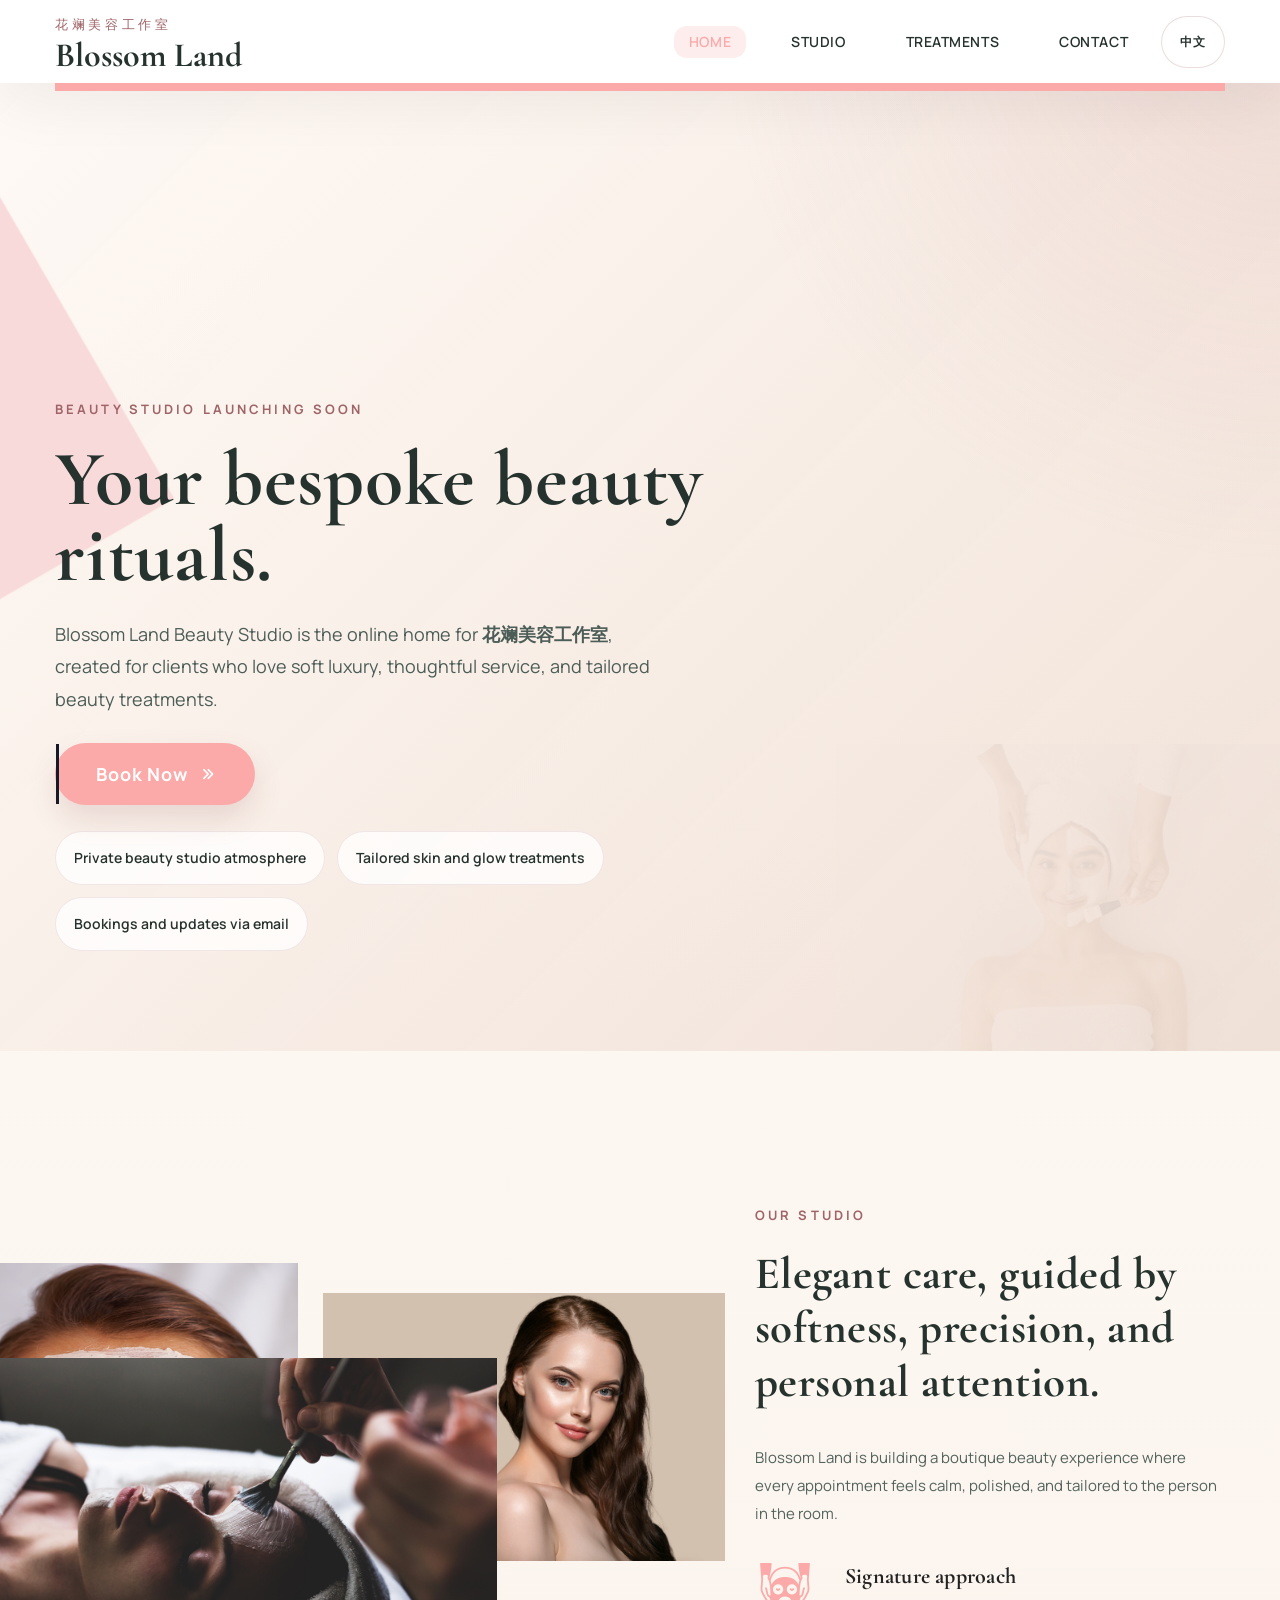
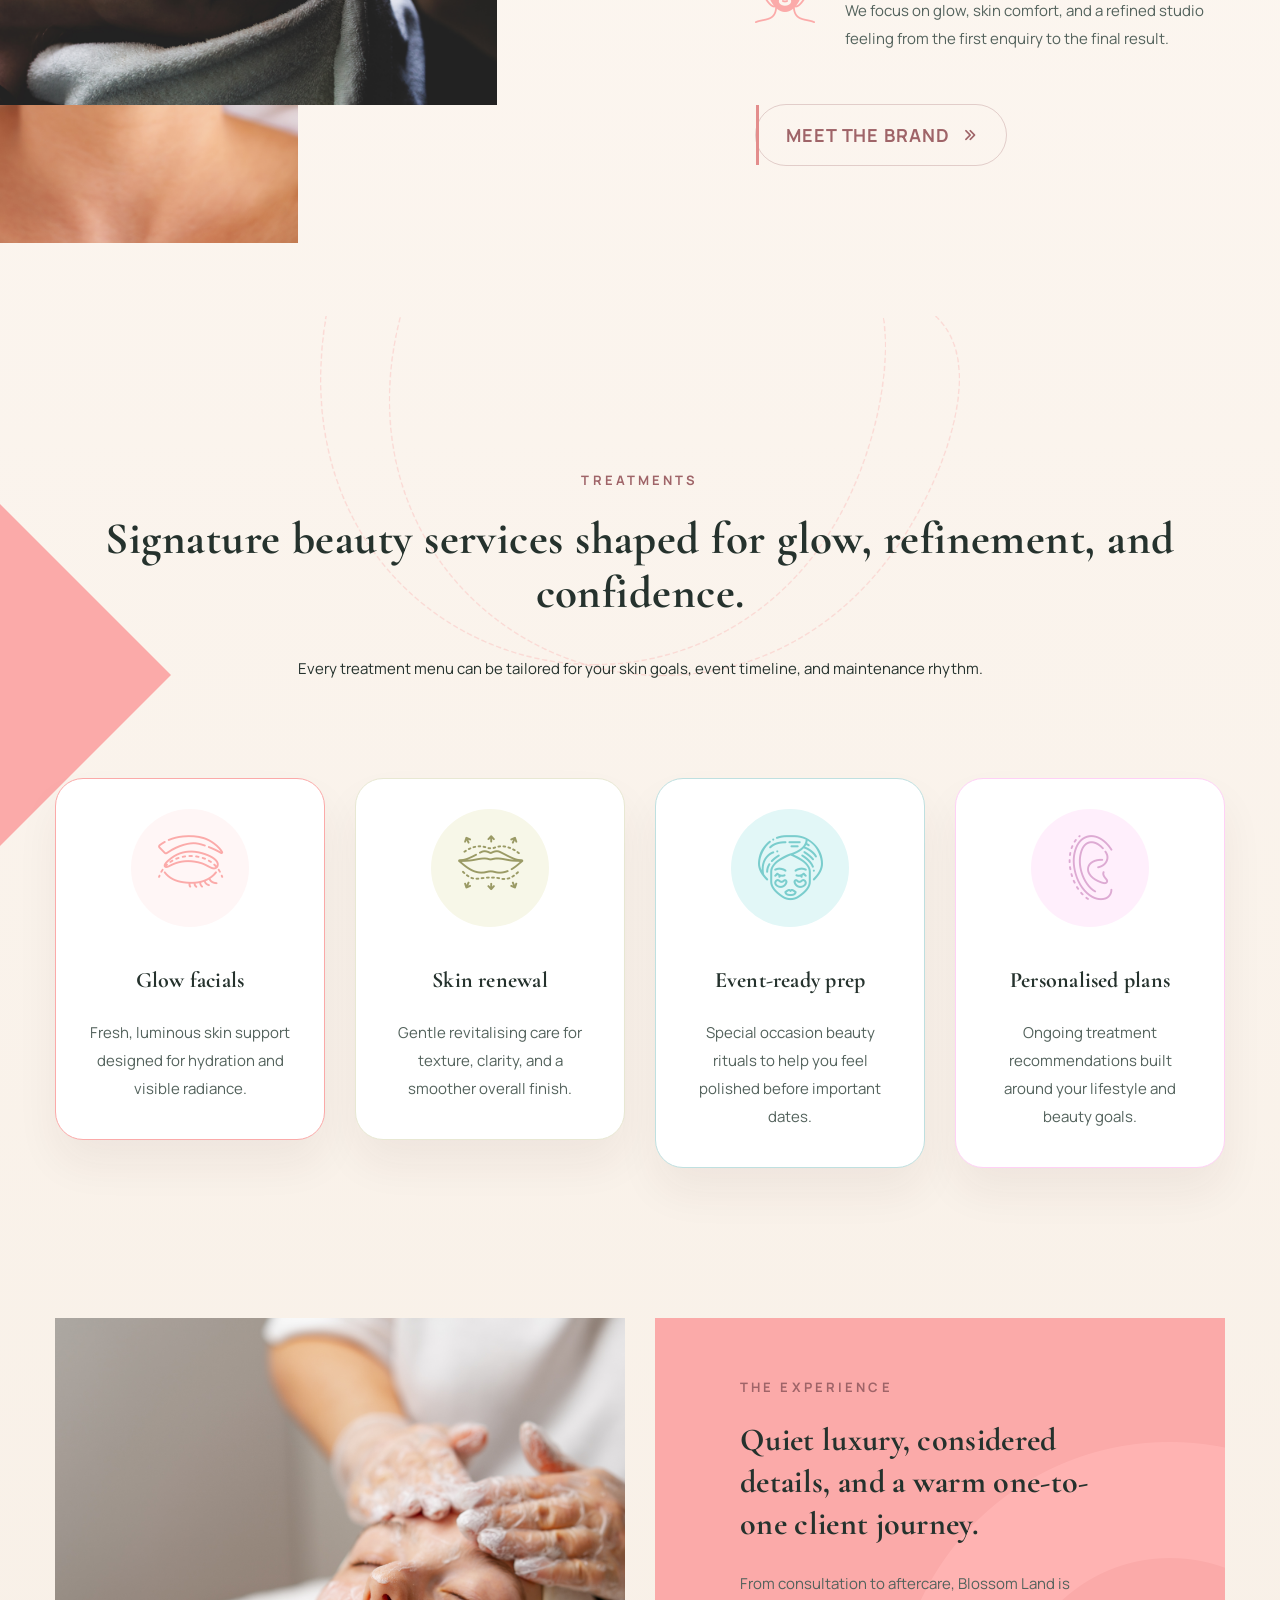
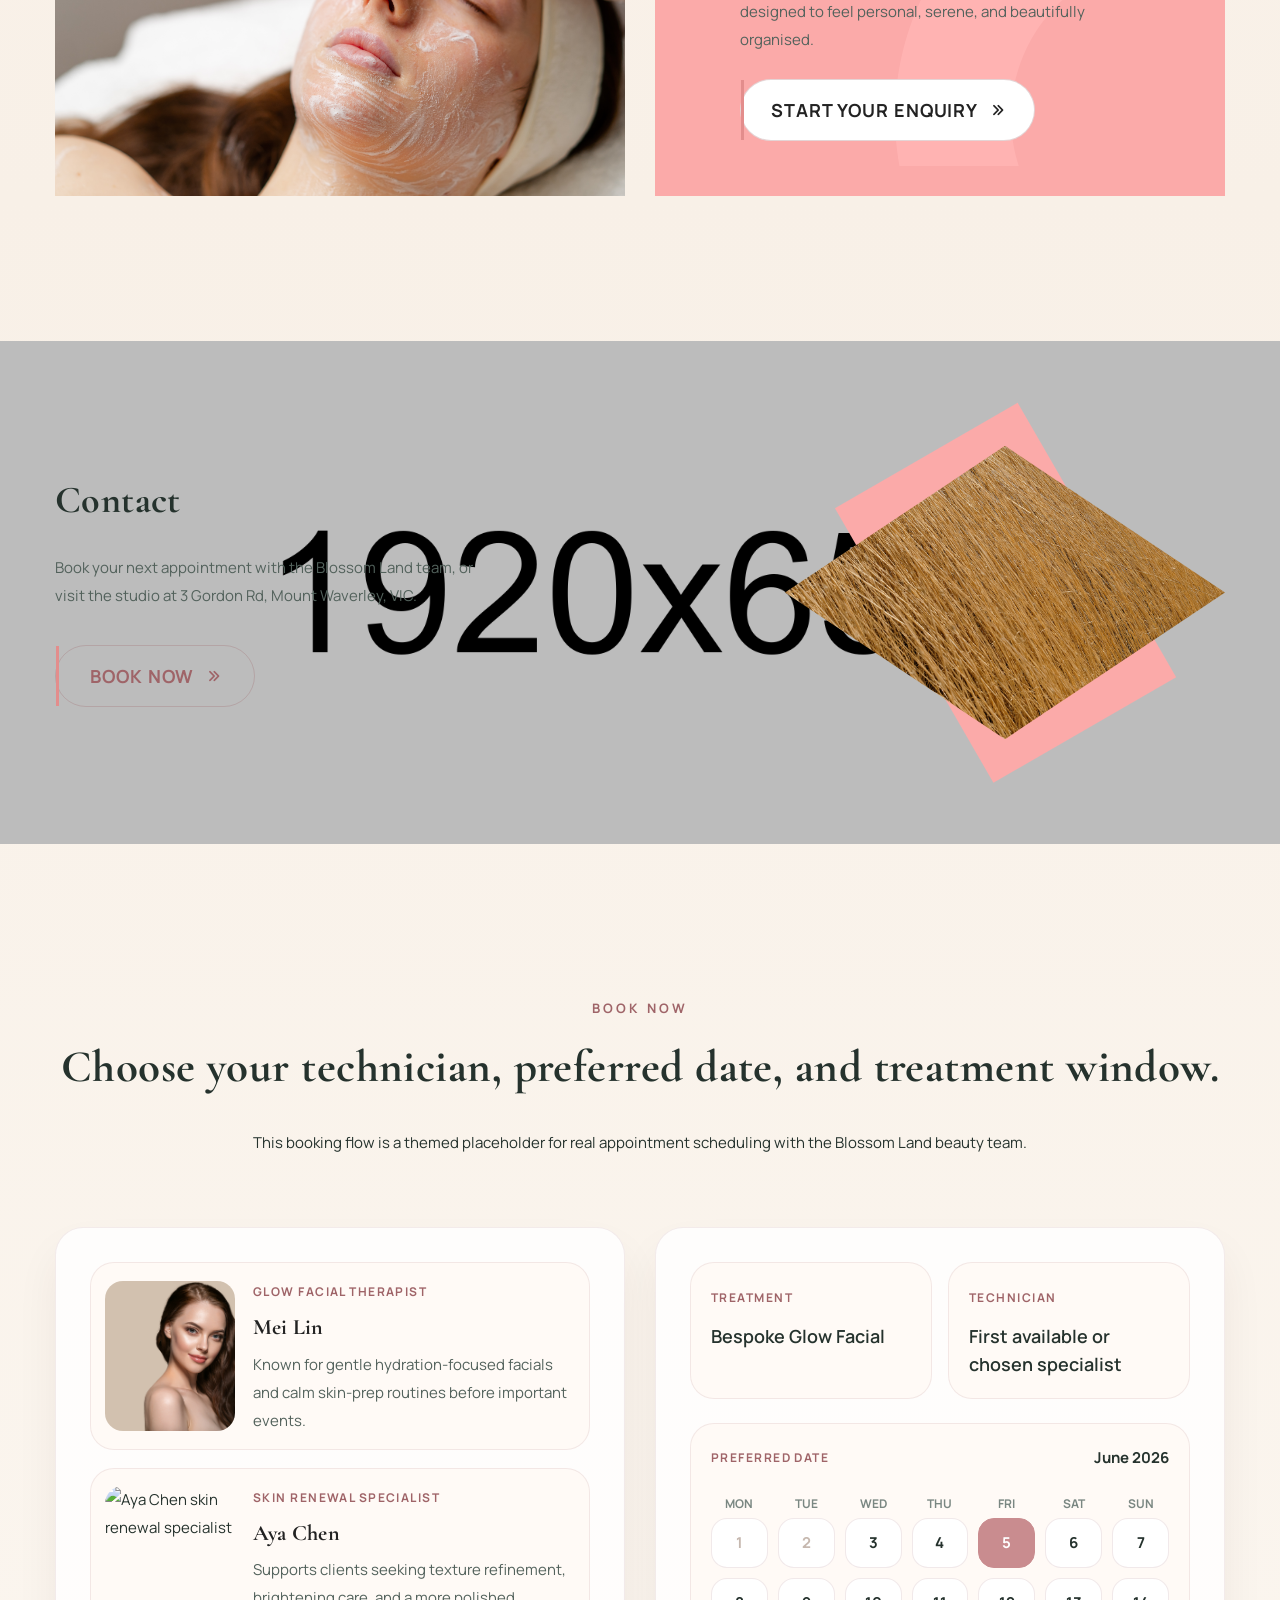
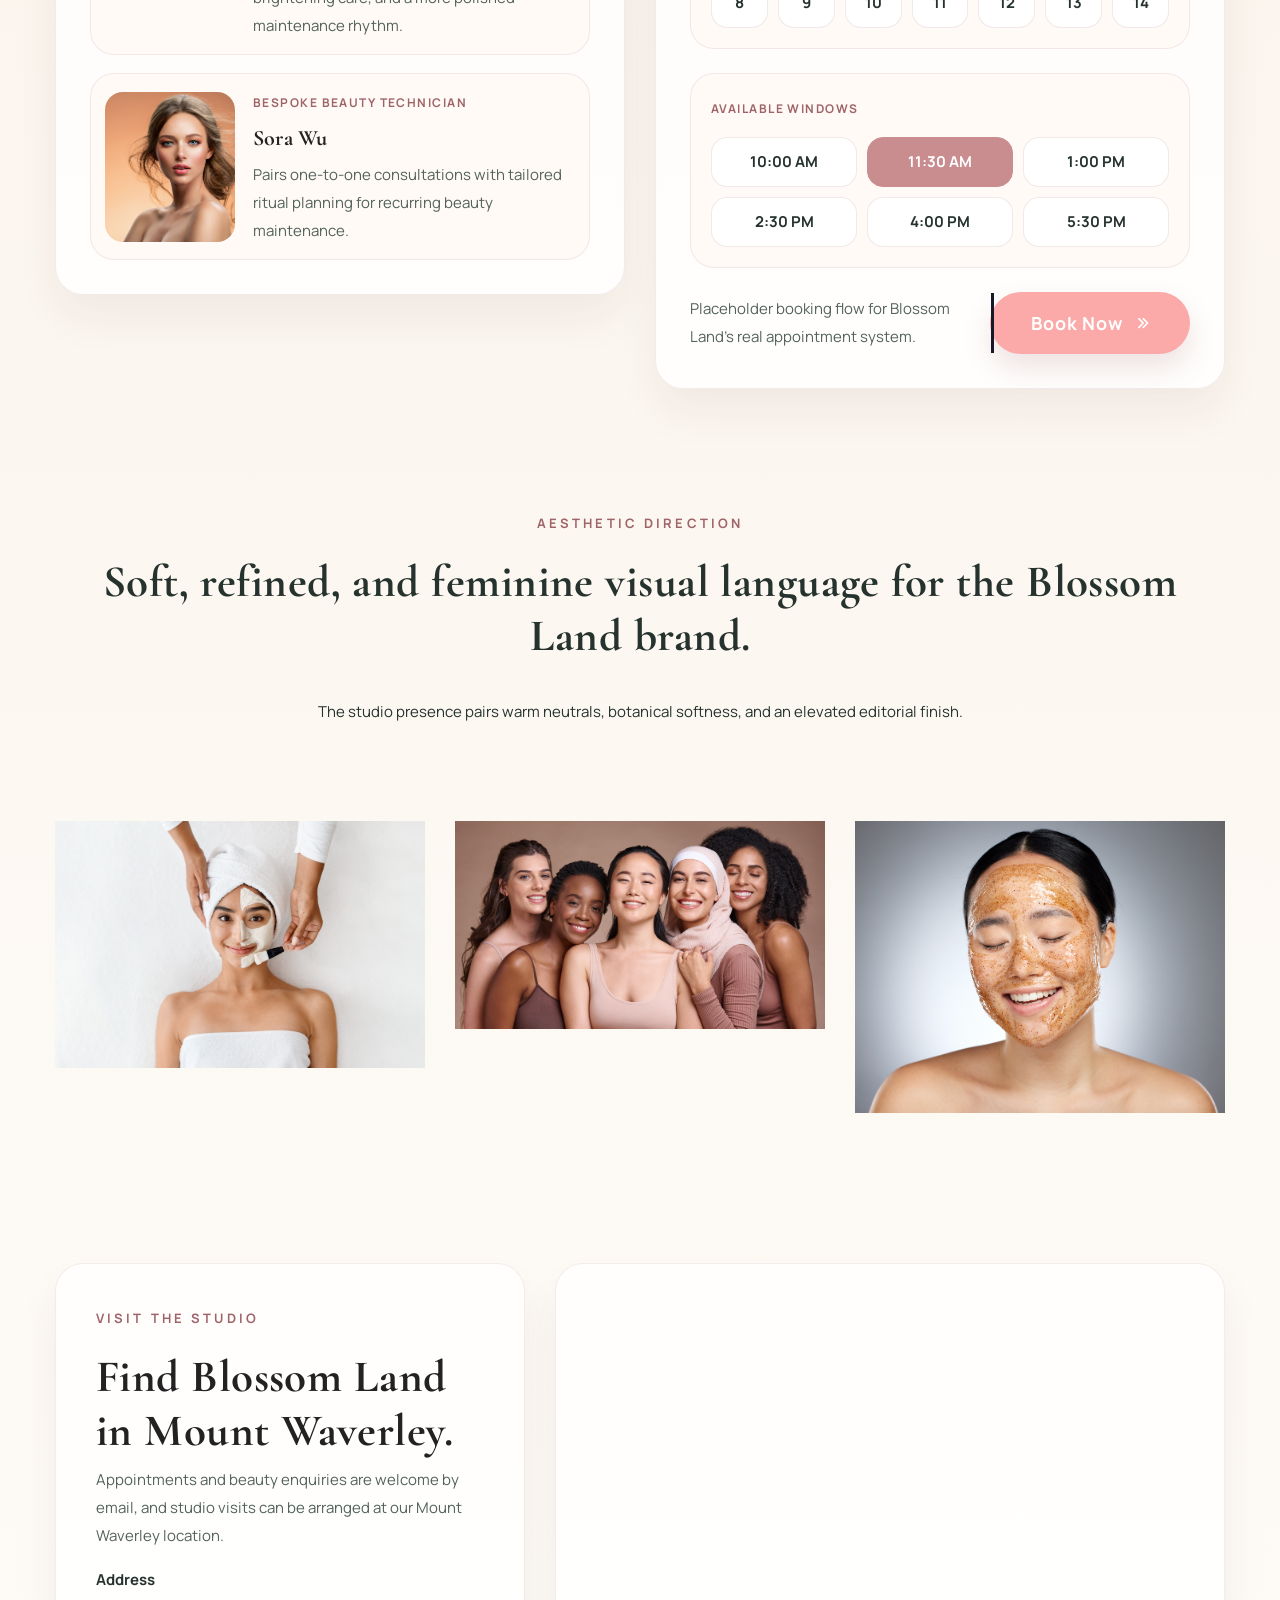
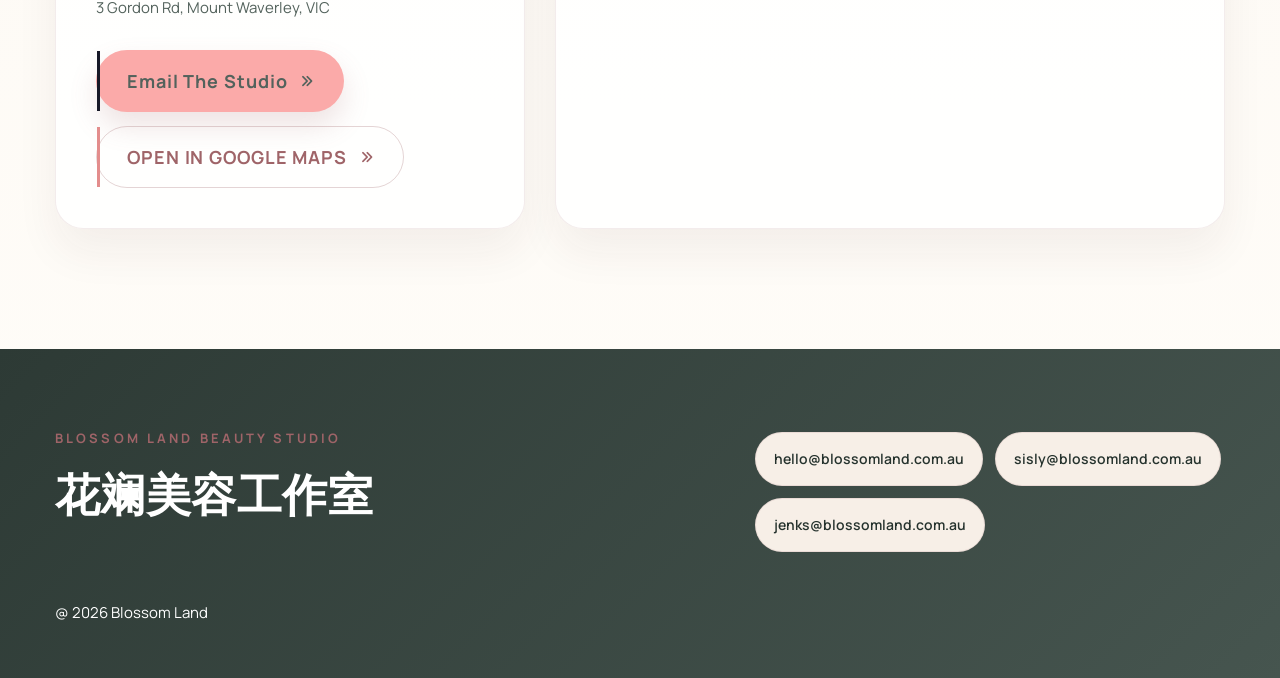
==== commit ea476f61: "Refine contact section copy and dry grass image" ====
--- a/index.html
+++ b/index.html
@@ -189,15 +189,14 @@
                 <div class="row align-items-center justify-content-between">
                     <div class="col-lg-5">
                         <div class="beauty-content rmb-50 mr-25 rmr-0">
-                            <span class="eyebrow">Launch Contact</span>
-                            <h3>For appointments, collaborations, or launch updates, email the studio directly.</h3>
-                            <p>Our preferred contact point is <a href="mailto:hello@blossomland.com.au">hello@blossomland.com.au</a>. Dedicated mailboxes for operations and founder correspondence are also being prepared.</p>
-                            <a href="contact.html" class="theme-btn style-two">See all email contacts</a>
+                            <h3>Contact</h3>
+                            <p>Book your next appointment with the Blossom Land team, or visit the studio at 3 Gordon Rd, Mount Waverley, VIC.</p>
+                            <a href="#book-now" class="theme-btn style-two">Book Now</a>
                         </div>
                     </div>
                     <div class="col-lg-5 text-center">
                         <div class="beauty-image ml-30 rml-0">
-                            <img src="assets/images/blossomland/portrait-3.jpg" alt="Young woman with flowing hair and makeup">
+                            <img src="assets/images/blossomland/contact-dry-grass.jpg" alt="Close-up dry grass in warm sunlight">
                         </div>
                     </div>
                 </div>
--- a/assets/css/bloosomland.css
+++ b/assets/css/bloosomland.css
@@ -195,6 +195,150 @@
     margin-bottom: 120px;
 }
 
+.booking-section {
+    margin-bottom: 120px;
+}
+
+.technician-panel,
+.booking-widget {
+    background: rgba(255, 255, 255, 0.82);
+    border: 1px solid rgba(159, 100, 104, 0.12);
+    border-radius: 28px;
+    box-shadow: 0 24px 44px rgba(62, 39, 40, 0.06);
+    padding: 34px;
+}
+
+.technician-panel {
+    display: grid;
+    gap: 18px;
+}
+
+.technician-card {
+    align-items: center;
+    background: rgba(255, 250, 246, 0.92);
+    border: 1px solid rgba(159, 100, 104, 0.12);
+    border-radius: 24px;
+    display: grid;
+    gap: 18px;
+    grid-template-columns: 130px 1fr;
+    overflow: hidden;
+    padding: 14px;
+}
+
+.technician-card img {
+    border-radius: 18px;
+    height: 150px;
+    object-fit: cover;
+    width: 100%;
+}
+
+.technician-role,
+.booking-label {
+    color: var(--blossom-rose-dark);
+    display: inline-block;
+    font-size: 12px;
+    font-weight: 700;
+    letter-spacing: 0.12em;
+    text-transform: uppercase;
+}
+
+.technician-card-content h4 {
+    margin: 8px 0 10px;
+}
+
+.technician-card-content p,
+.booking-widget-footer p {
+    color: #53625c;
+    margin-bottom: 0;
+}
+
+.booking-widget {
+    display: grid;
+    gap: 24px;
+}
+
+.booking-field-group {
+    display: grid;
+    gap: 16px;
+    grid-template-columns: repeat(2, minmax(0, 1fr));
+}
+
+.booking-field,
+.calendar-widget,
+.time-slot-panel {
+    background: rgba(255, 250, 246, 0.92);
+    border: 1px solid rgba(159, 100, 104, 0.12);
+    border-radius: 24px;
+    padding: 20px;
+}
+
+.booking-select {
+    color: var(--blossom-ink);
+    font-size: 18px;
+    font-weight: 600;
+    margin-top: 10px;
+}
+
+.calendar-header {
+    align-items: center;
+    display: flex;
+    justify-content: space-between;
+    margin-bottom: 18px;
+}
+
+.calendar-weekdays,
+.calendar-grid,
+.time-slot-grid {
+    display: grid;
+    gap: 10px;
+}
+
+.calendar-weekdays,
+.calendar-grid {
+    grid-template-columns: repeat(7, minmax(0, 1fr));
+}
+
+.calendar-weekdays span {
+    color: #7a8782;
+    font-size: 12px;
+    font-weight: 700;
+    text-align: center;
+    text-transform: uppercase;
+}
+
+.calendar-day,
+.time-slot {
+    background: var(--blossom-white);
+    border: 1px solid rgba(159, 100, 104, 0.14);
+    border-radius: 16px;
+    color: var(--blossom-ink);
+    font-weight: 700;
+    min-height: 50px;
+}
+
+.calendar-day.is-selected,
+.time-slot.is-selected {
+    background: var(--blossom-rose);
+    border-color: var(--blossom-rose);
+    color: var(--blossom-white);
+}
+
+.calendar-day.is-muted {
+    color: #c6b8af;
+}
+
+.time-slot-grid {
+    grid-template-columns: repeat(3, minmax(0, 1fr));
+    margin-top: 14px;
+}
+
+.booking-widget-footer {
+    align-items: center;
+    display: flex;
+    gap: 18px;
+    justify-content: space-between;
+}
+
 .location-card,
 .map-card {
     background: rgba(255, 255, 255, 0.82);
@@ -351,8 +495,21 @@
         padding: 40px 24px;
     }
 
+    .technician-panel,
+    .booking-widget,
     .location-card,
     .map-card {
         padding: 28px 22px;
     }
-}
+
+    .technician-card,
+    .booking-field-group,
+    .booking-widget-footer,
+    .time-slot-grid {
+        grid-template-columns: 1fr;
+    }
+
+    .booking-widget-footer {
+        display: grid;
+    }
+}
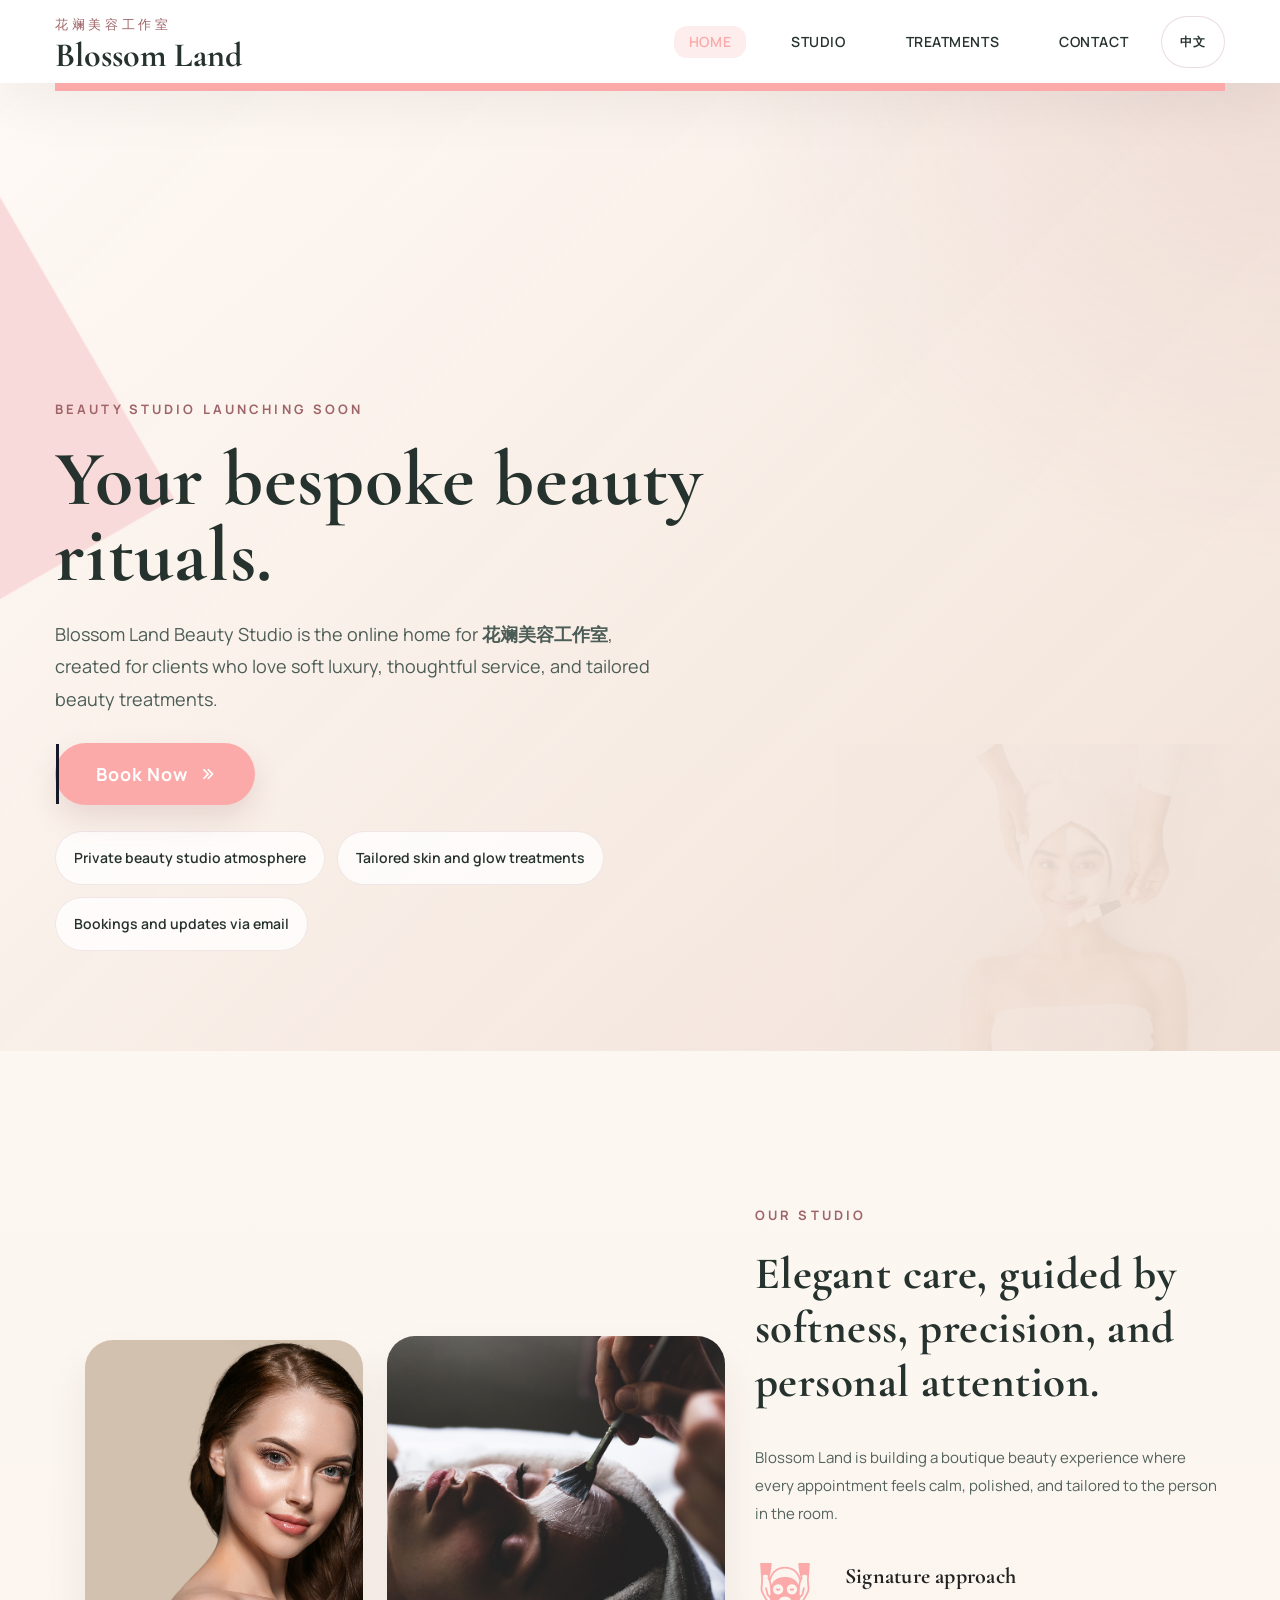
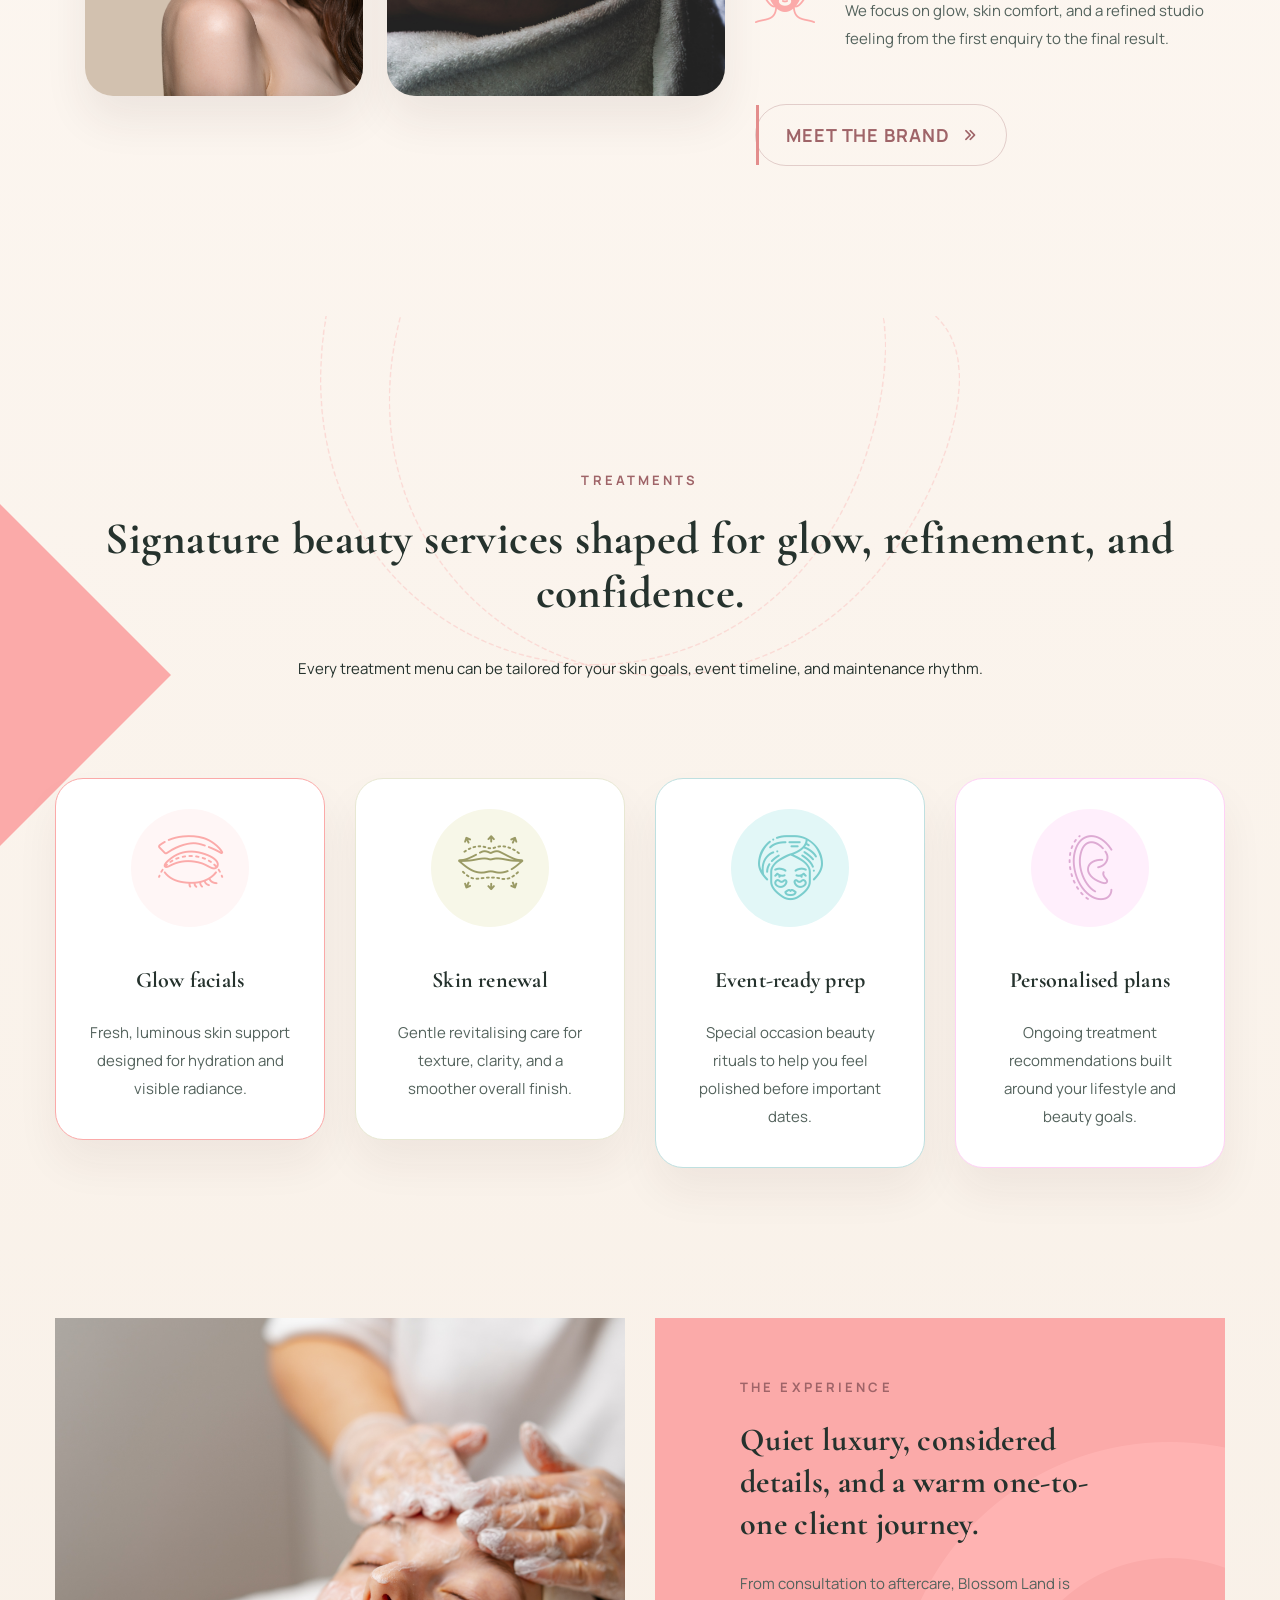
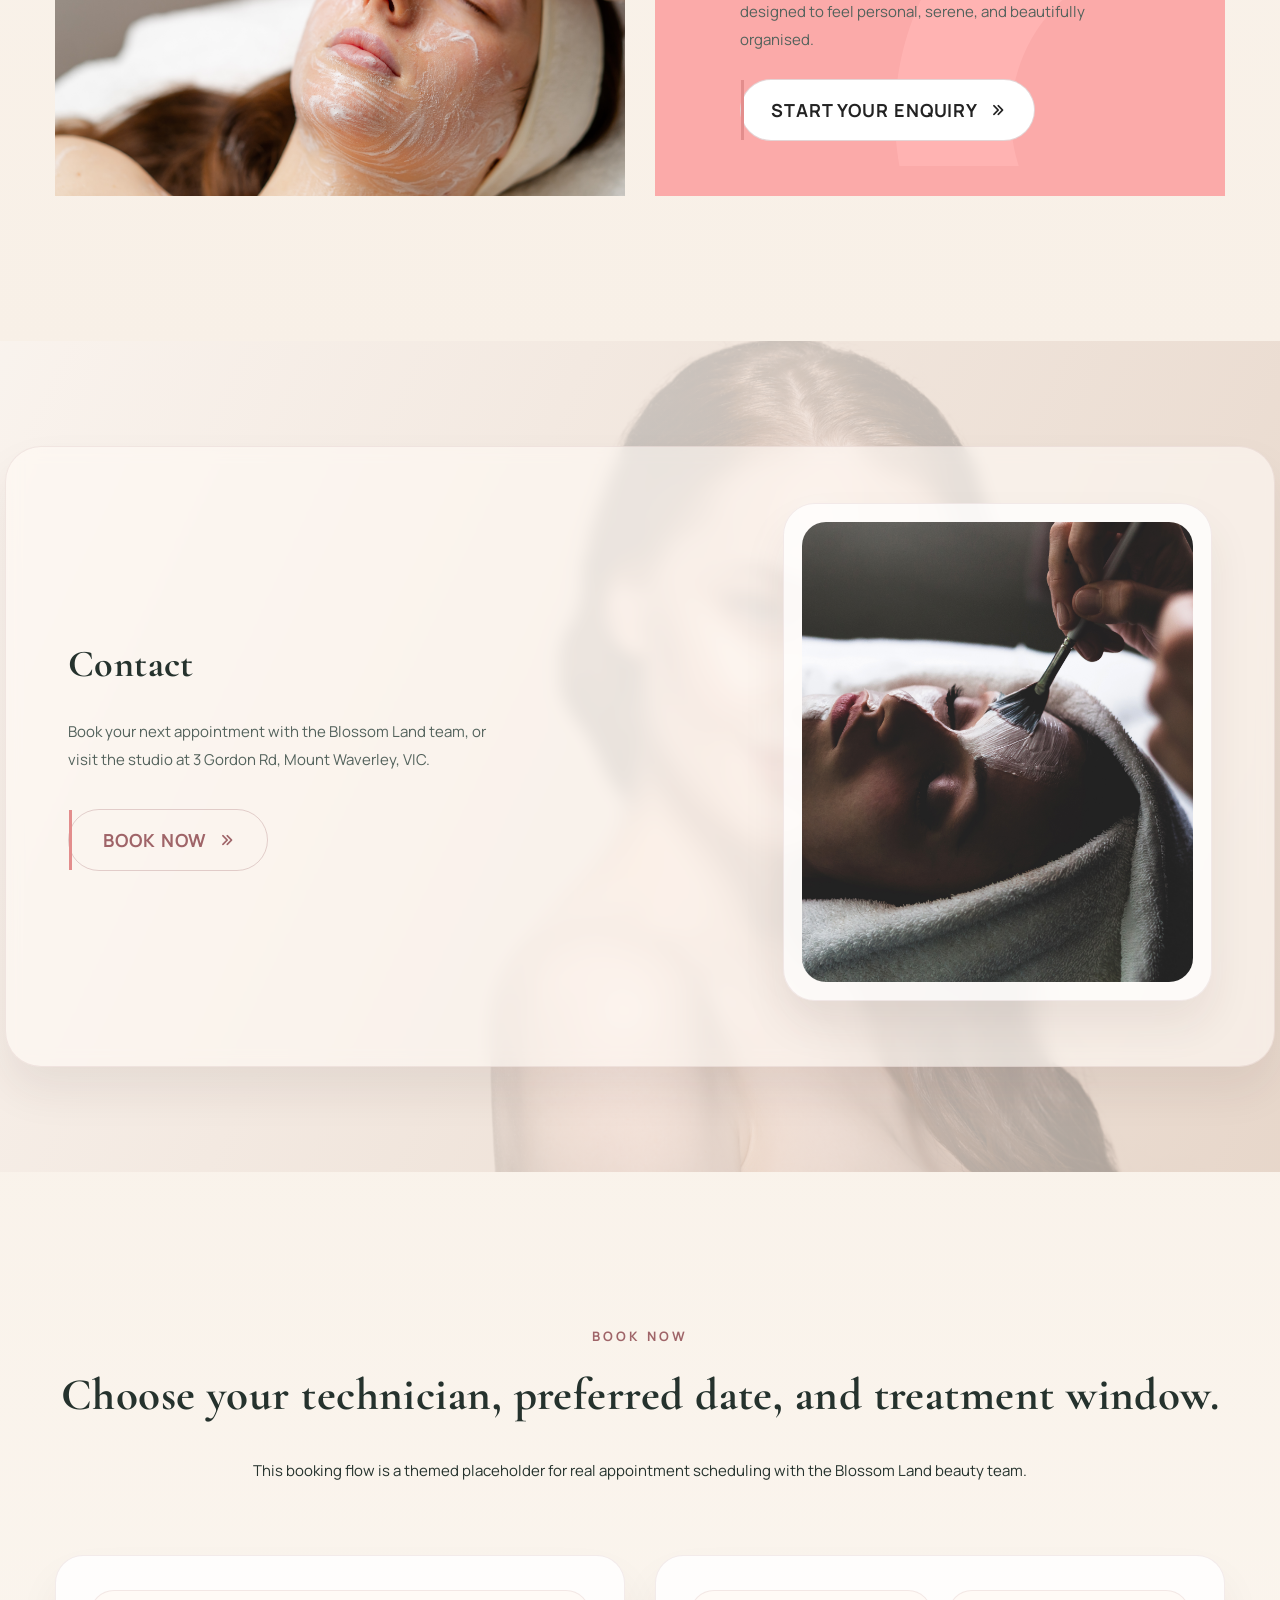
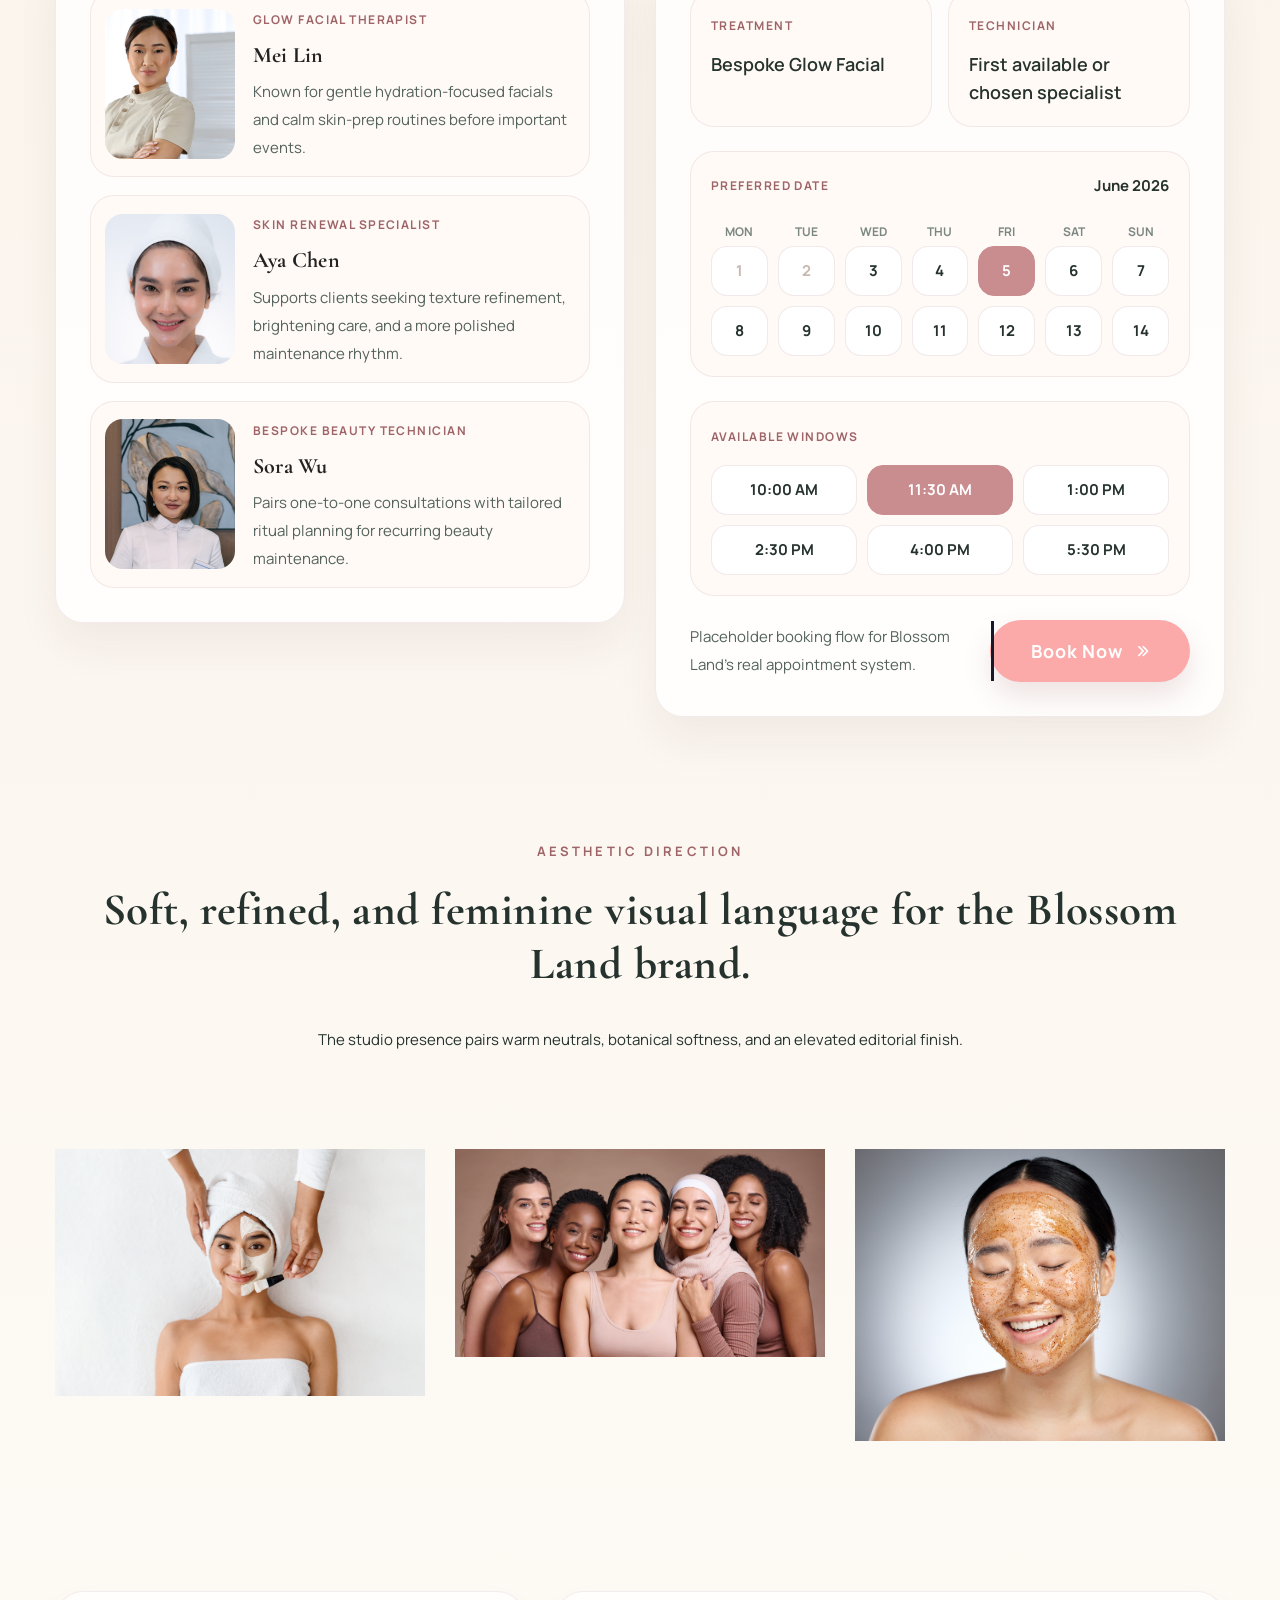
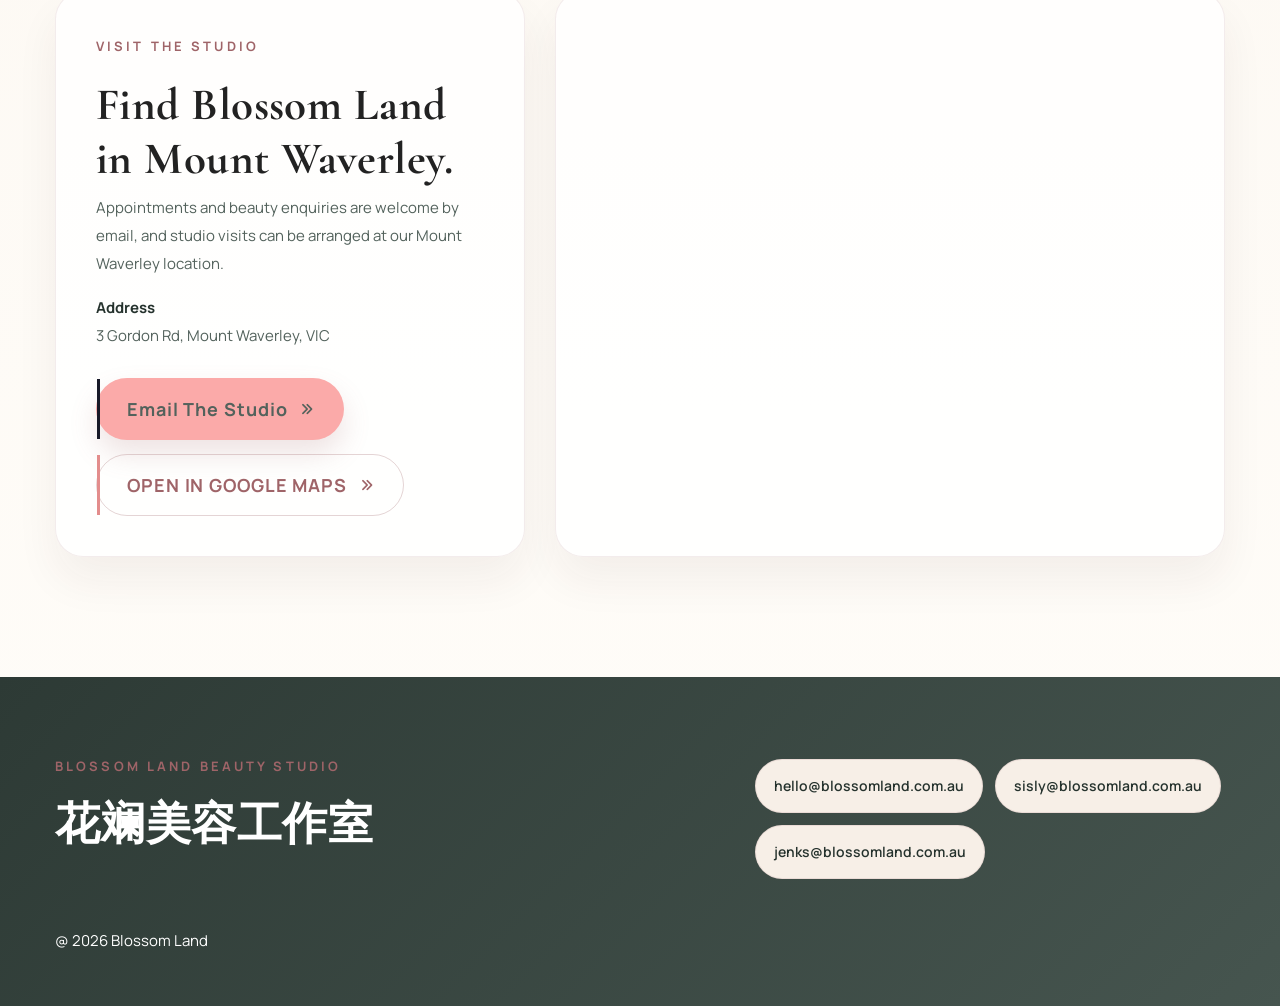
==== commit 7dbfb4d0: "Refine Chinese hero, contact section, and technician portraits" ====
--- a/index.html
+++ b/index.html
@@ -90,8 +90,7 @@
             <div class="container">
                 <div class="row align-items-center">
                     <div class="col-lg-7">
-                        <div class="about-images rmb-50">
-                            <img src="assets/images/blossomland/treatment-3.jpg" alt="Relaxing facial spa treatment">
+                        <div class="about-images about-images-duo rmb-50">
                             <img src="assets/images/blossomland/portrait-1.jpg" alt="Beauty portrait with flowing hair">
                             <img src="assets/images/blossomland/treatment-2.jpg" alt="Facial mask treatment in progress">
                         </div>
@@ -184,7 +183,7 @@
             </div>
         </section>
 
-        <section class="beauty-section py-105 mb-150 rpy-100 rmb-95">
+        <section class="beauty-section beauty-section-contact py-105 mb-150 rpy-100 rmb-95">
             <div class="container">
                 <div class="row align-items-center justify-content-between">
                     <div class="col-lg-5">
@@ -196,7 +195,7 @@
                     </div>
                     <div class="col-lg-5 text-center">
                         <div class="beauty-image ml-30 rml-0">
-                            <img src="assets/images/blossomland/contact-dry-grass.jpg" alt="Close-up dry grass in warm sunlight">
+                            <img src="assets/images/blossomland/treatment-2.jpg" alt="Beauty treatment in progress">
                         </div>
                     </div>
                 </div>
@@ -214,7 +213,7 @@
                     <div class="col-lg-6">
                         <div class="technician-panel rmb-40">
                             <div class="technician-card">
-                                <img src="assets/images/blossomland/portrait-1.jpg" alt="Mei Lin facial therapist">
+                                <img src="assets/images/blossomland/technician-mei-lin.jpg" alt="Mei Lin facial therapist">
                                 <div class="technician-card-content">
                                     <span class="technician-role">Glow Facial Therapist</span>
                                     <h4>Mei Lin</h4>
@@ -222,7 +221,7 @@
                                 </div>
                             </div>
                             <div class="technician-card">
-                                <img src="assets/images/blossomland/portrait-2.jpg" alt="Aya Chen skin renewal specialist">
+                                <img src="assets/images/blossomland/technician-aya-chen.jpg" alt="Aya Chen skin renewal specialist">
                                 <div class="technician-card-content">
                                     <span class="technician-role">Skin Renewal Specialist</span>
                                     <h4>Aya Chen</h4>
@@ -230,7 +229,7 @@
                                 </div>
                             </div>
                             <div class="technician-card">
-                                <img src="assets/images/blossomland/portrait-3.jpg" alt="Sora Wu bespoke beauty technician">
+                                <img src="assets/images/blossomland/technician-sora-wu.jpg" alt="Sora Wu bespoke beauty technician">
                                 <div class="technician-card-content">
                                     <span class="technician-role">Bespoke Beauty Technician</span>
                                     <h4>Sora Wu</h4>
--- a/assets/css/bloosomland.css
+++ b/assets/css/bloosomland.css
@@ -191,6 +191,33 @@
     padding: 12px 18px;
 }
 
+.about-images-duo {
+    align-items: end;
+    display: grid;
+    gap: 24px;
+    grid-template-columns: minmax(0, 0.82fr) minmax(0, 1fr);
+    max-width: 640px;
+    padding: 0;
+}
+
+.about-images-duo img {
+    border-radius: 28px;
+    box-shadow: 0 24px 44px rgba(62, 39, 40, 0.08);
+    position: static !important;
+    width: 100% !important;
+}
+
+.about-images-duo img:first-child {
+    aspect-ratio: 0.78;
+    margin-top: 68px;
+    object-fit: cover;
+}
+
+.about-images-duo img:last-child {
+    aspect-ratio: 0.94;
+    object-fit: cover;
+}
+
 .location-section {
     margin-bottom: 120px;
 }
@@ -373,6 +400,46 @@
     width: 100%;
 }
 
+.beauty-section-contact {
+    background:
+        linear-gradient(115deg, rgba(255, 250, 246, 0.88), rgba(240, 224, 214, 0.7)),
+        url("../images/blossomland/portrait-1.jpg") center center / cover no-repeat;
+}
+
+.beauty-section-contact .container {
+    background: rgba(255, 250, 246, 0.6);
+    backdrop-filter: blur(8px);
+    border: 1px solid rgba(159, 100, 104, 0.12);
+    border-radius: 36px;
+    box-shadow: 0 24px 44px rgba(62, 39, 40, 0.08);
+    padding: 56px 62px;
+    position: relative;
+}
+
+.beauty-section-contact .beauty-content p {
+    max-width: 420px;
+}
+
+.beauty-section-contact .beauty-image {
+    background: rgba(255, 255, 255, 0.74);
+    border: 1px solid rgba(159, 100, 104, 0.12);
+    border-radius: 32px;
+    box-shadow: 0 24px 44px rgba(62, 39, 40, 0.08);
+    padding: 18px;
+}
+
+.beauty-section-contact .beauty-image:after {
+    display: none;
+}
+
+.beauty-section-contact .beauty-image img {
+    border-radius: 24px;
+    clip-path: none;
+    display: block;
+    height: 460px;
+    object-fit: cover;
+}
+
 .section-title h2,
 .page-title,
 .beauty-content h3,
@@ -476,6 +543,23 @@
         margin-left: 0;
         margin-top: 18px;
     }
+
+    .about-images-duo {
+        gap: 16px;
+        grid-template-columns: repeat(2, minmax(0, 1fr));
+    }
+
+    .about-images-duo img:first-child {
+        margin-top: 34px;
+    }
+
+    .beauty-section-contact .container {
+        padding: 36px 26px;
+    }
+
+    .beauty-section-contact .beauty-image img {
+        height: 360px;
+    }
 }
 
 @media only screen and (max-width: 767px) {
@@ -512,4 +596,20 @@
     .booking-widget-footer {
         display: grid;
     }
-}
+
+    .about-images-duo {
+        grid-template-columns: 1fr;
+    }
+
+    .about-images-duo img:first-child {
+        margin-top: 0;
+    }
+
+    .beauty-section-contact .container {
+        padding: 28px 20px;
+    }
+
+    .beauty-section-contact .beauty-image img {
+        height: 300px;
+    }
+}
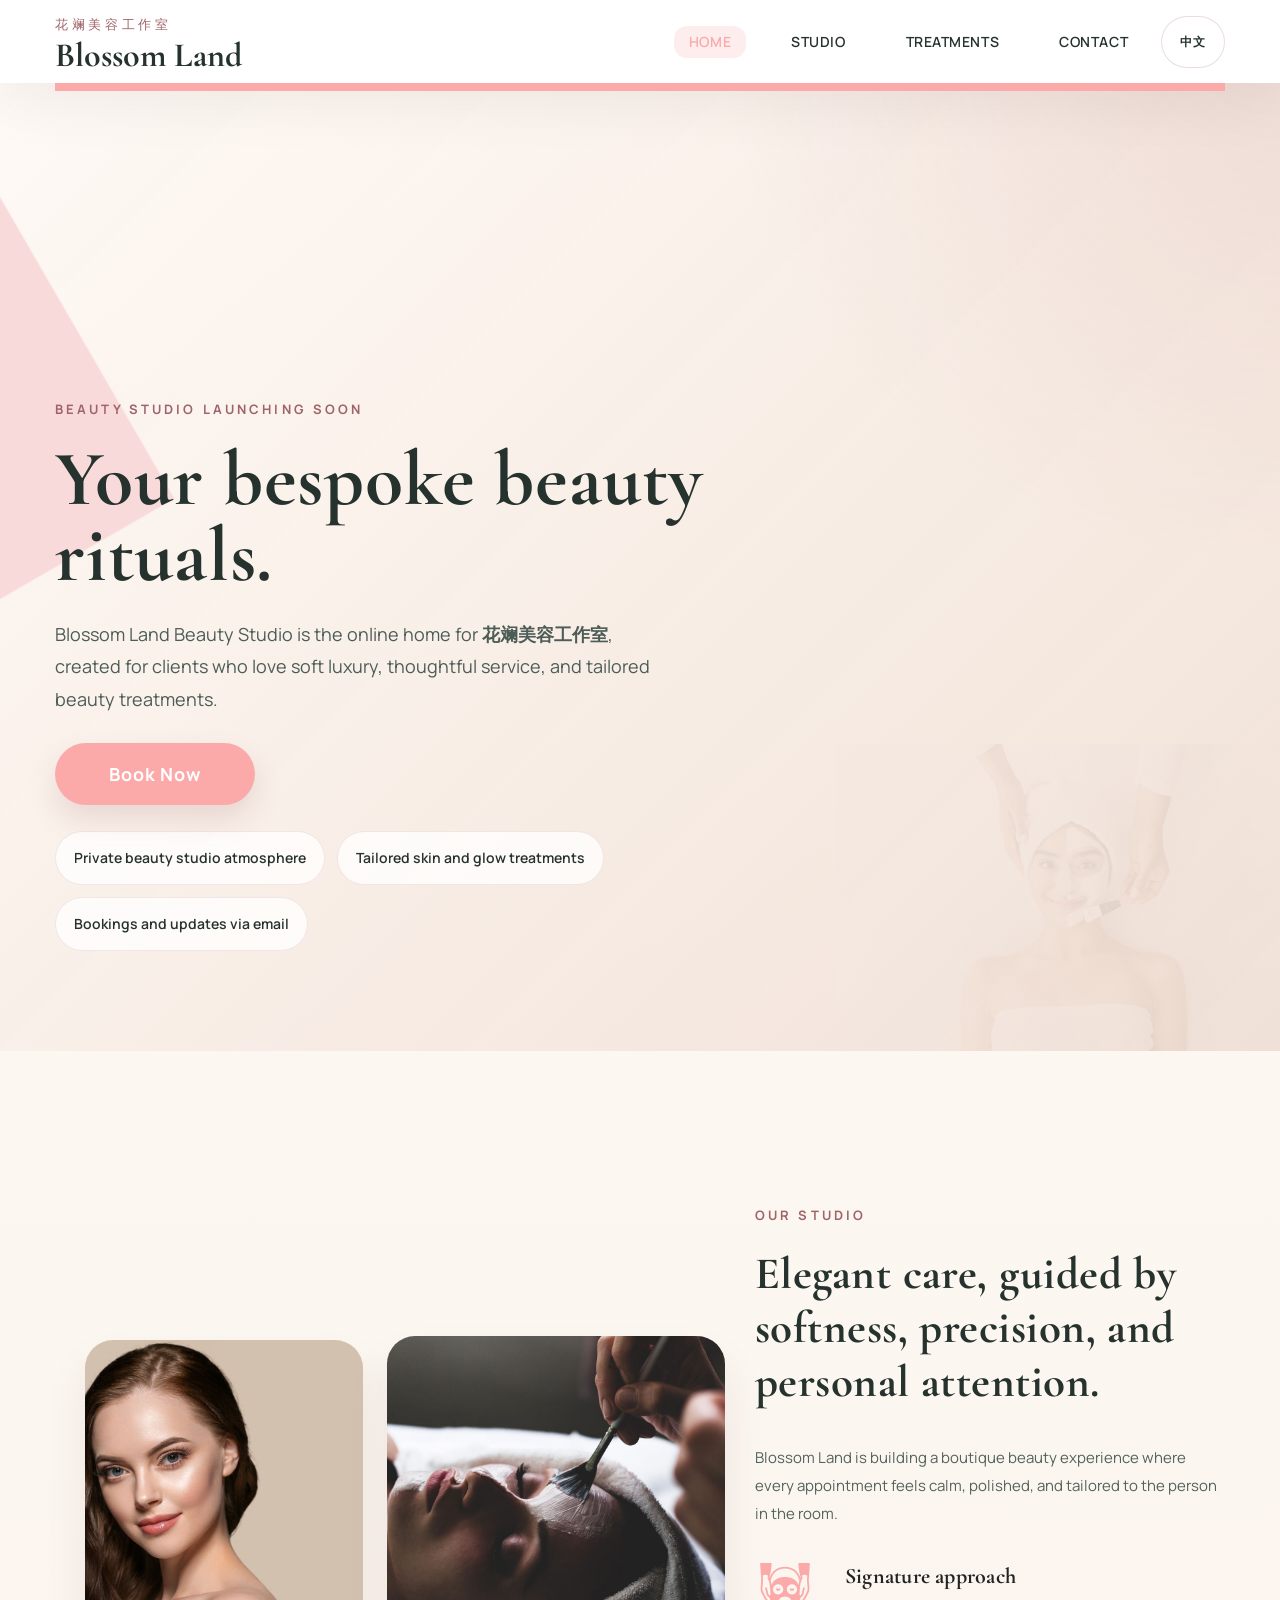
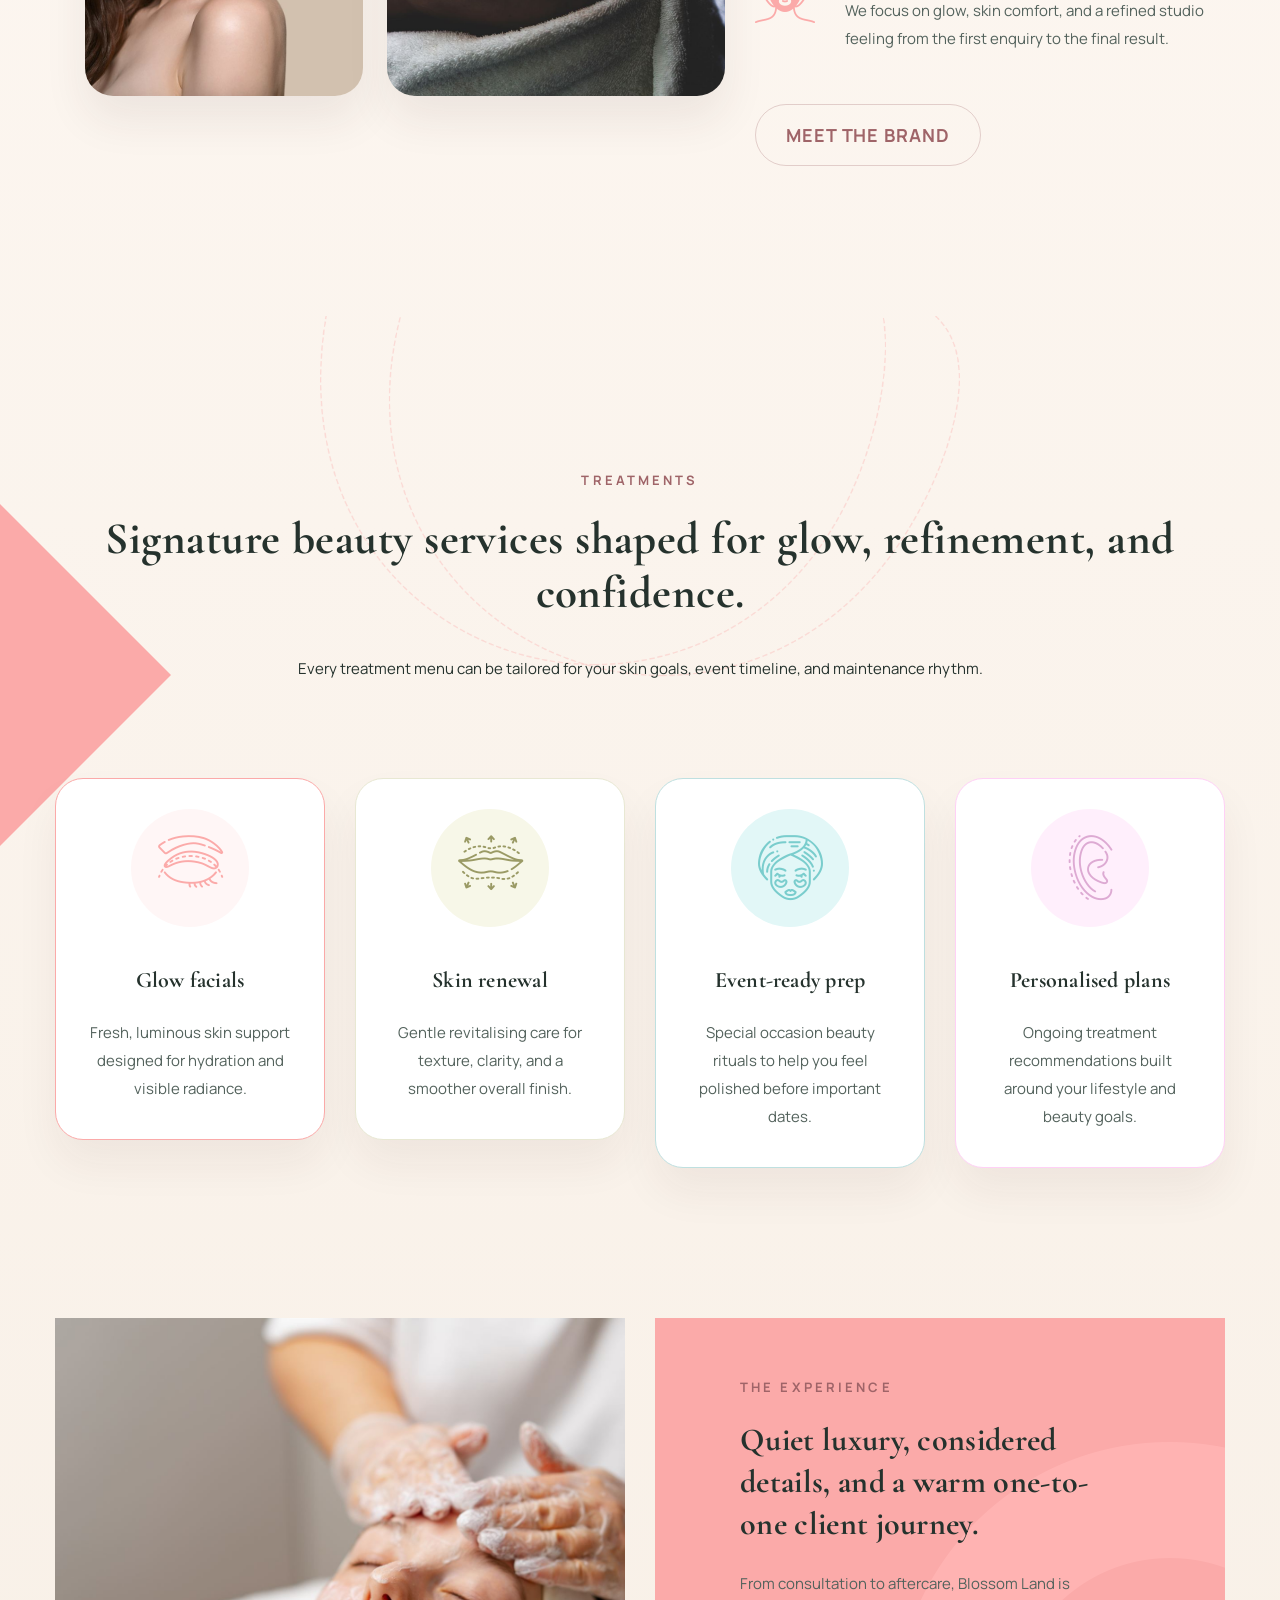
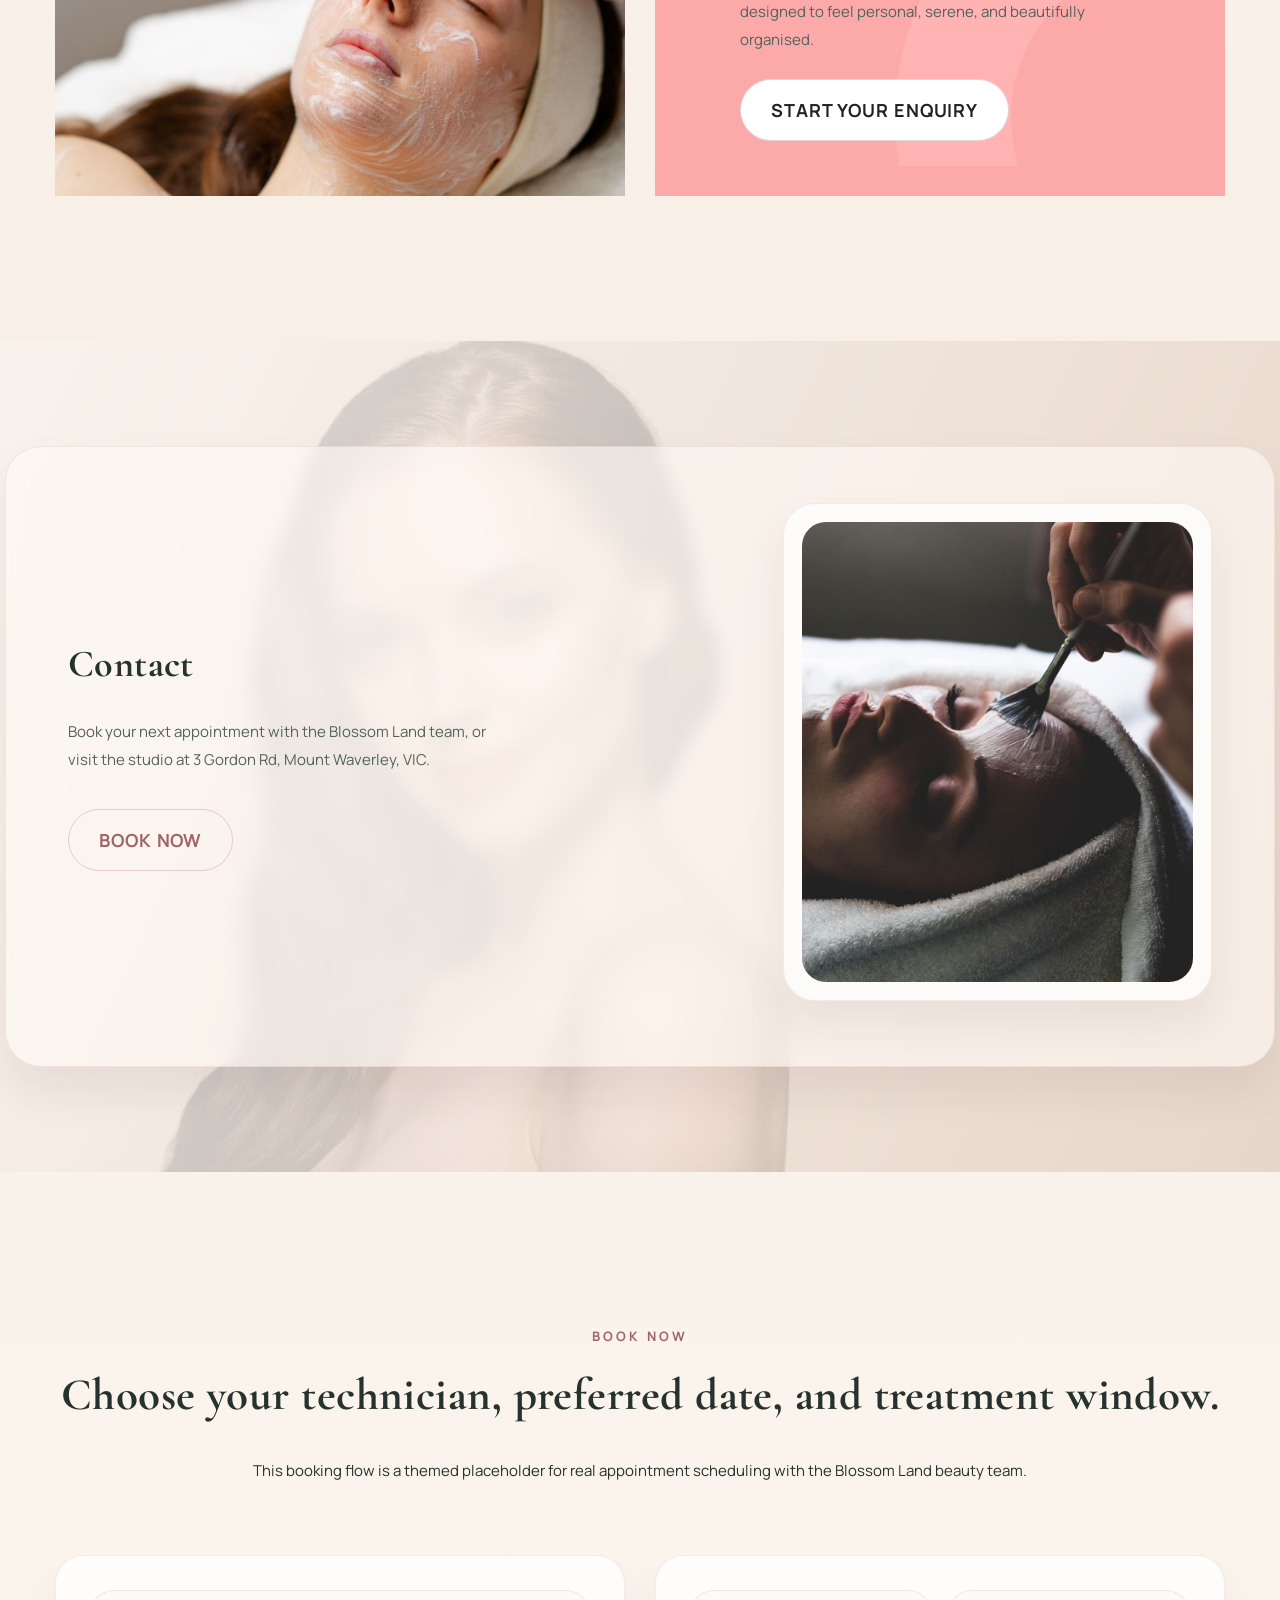
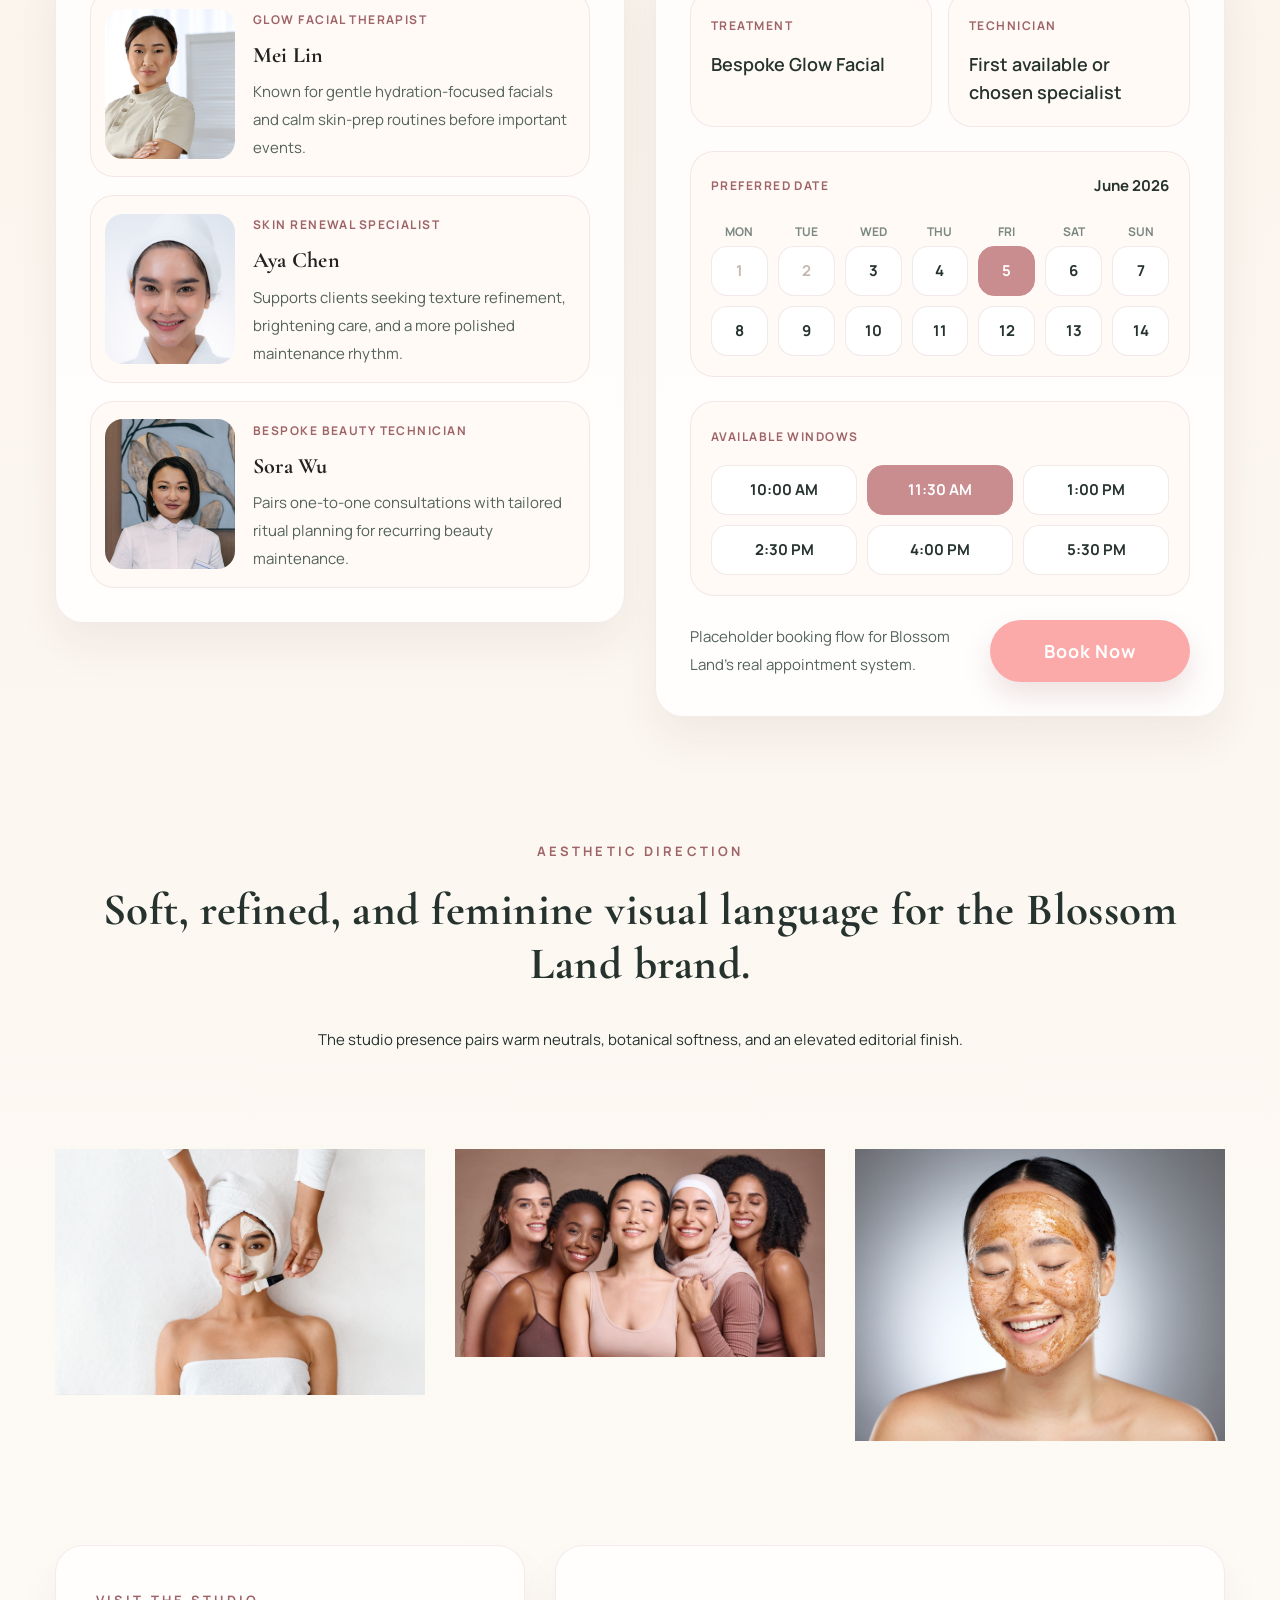
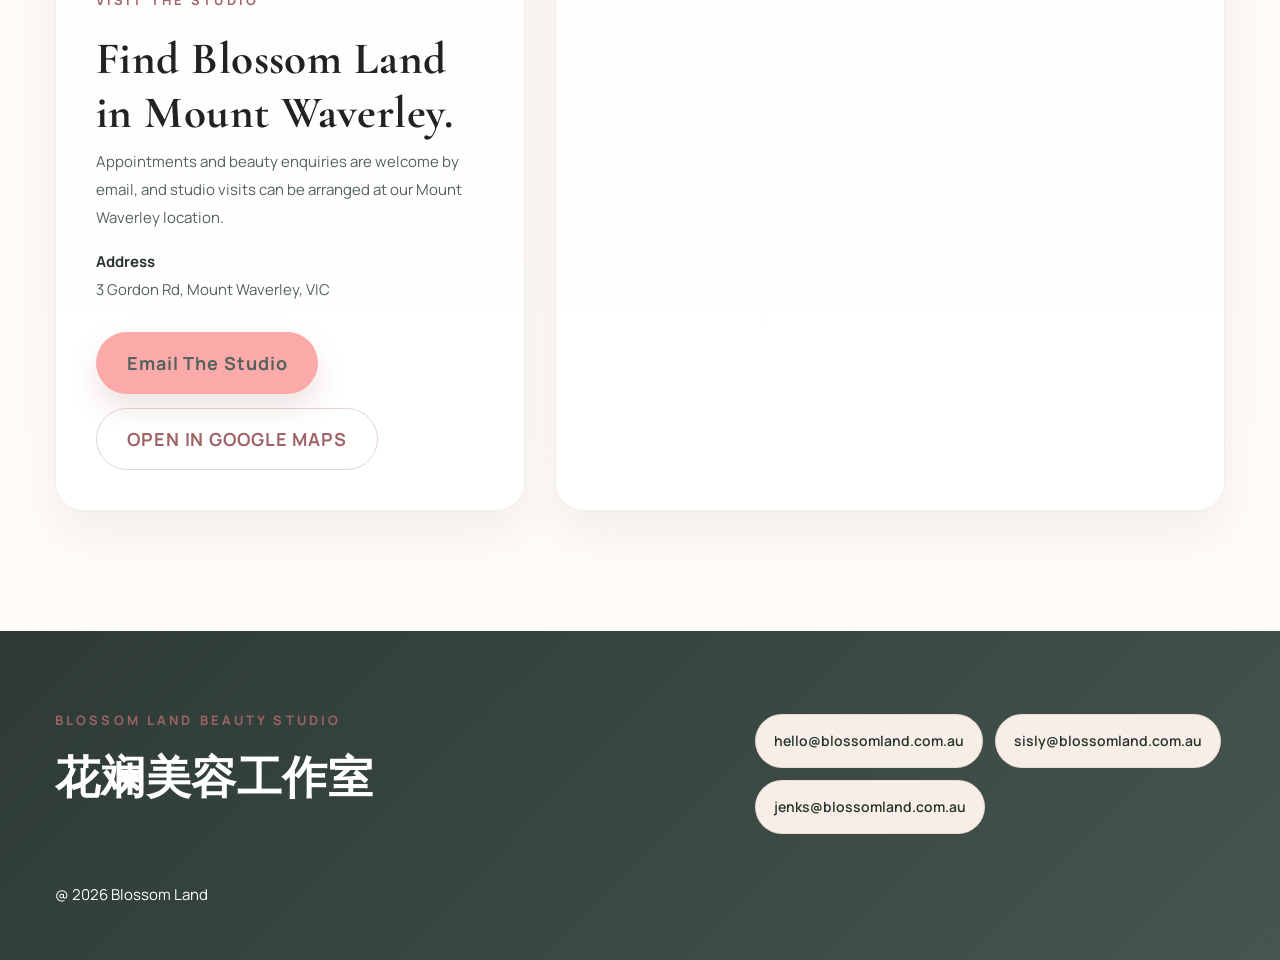
==== commit 3e2cbb4d: "Optimize Blossom Land images and reduce preload delay" ====
--- a/index.html
+++ b/index.html
@@ -91,8 +91,8 @@
                 <div class="row align-items-center">
                     <div class="col-lg-7">
                         <div class="about-images about-images-duo rmb-50">
-                            <img src="assets/images/blossomland/portrait-1.jpg" alt="Beauty portrait with flowing hair">
-                            <img src="assets/images/blossomland/treatment-2.jpg" alt="Facial mask treatment in progress">
+                            <img src="assets/images/blossomland/portrait-1.jpg" alt="Beauty portrait with flowing hair" loading="lazy" decoding="async">
+                            <img src="assets/images/blossomland/treatment-2.jpg" alt="Facial mask treatment in progress" loading="lazy" decoding="async">
                         </div>
                     </div>
                     <div class="col-lg-5">
@@ -195,7 +195,7 @@
                     </div>
                     <div class="col-lg-5 text-center">
                         <div class="beauty-image ml-30 rml-0">
-                            <img src="assets/images/blossomland/treatment-2.jpg" alt="Beauty treatment in progress">
+                            <img src="assets/images/blossomland/treatment-2.jpg" alt="Beauty treatment in progress" loading="lazy" decoding="async">
                         </div>
                     </div>
                 </div>
@@ -213,7 +213,7 @@
                     <div class="col-lg-6">
                         <div class="technician-panel rmb-40">
                             <div class="technician-card">
-                                <img src="assets/images/blossomland/technician-mei-lin.jpg" alt="Mei Lin facial therapist">
+                                <img src="assets/images/blossomland/technician-mei-lin.jpg" alt="Mei Lin facial therapist" loading="lazy" decoding="async">
                                 <div class="technician-card-content">
                                     <span class="technician-role">Glow Facial Therapist</span>
                                     <h4>Mei Lin</h4>
@@ -221,7 +221,7 @@
                                 </div>
                             </div>
                             <div class="technician-card">
-                                <img src="assets/images/blossomland/technician-aya-chen.jpg" alt="Aya Chen skin renewal specialist">
+                                <img src="assets/images/blossomland/technician-aya-chen.jpg" alt="Aya Chen skin renewal specialist" loading="lazy" decoding="async">
                                 <div class="technician-card-content">
                                     <span class="technician-role">Skin Renewal Specialist</span>
                                     <h4>Aya Chen</h4>
@@ -229,7 +229,7 @@
                                 </div>
                             </div>
                             <div class="technician-card">
-                                <img src="assets/images/blossomland/technician-sora-wu.jpg" alt="Sora Wu bespoke beauty technician">
+                                <img src="assets/images/blossomland/technician-sora-wu.jpg" alt="Sora Wu bespoke beauty technician" loading="lazy" decoding="async">
                                 <div class="technician-card-content">
                                     <span class="technician-role">Bespoke Beauty Technician</span>
                                     <h4>Sora Wu</h4>
@@ -313,7 +313,7 @@
                 <div class="row gallery-active">
                     <div class="grid-item col-lg-4 col-md-6">
                         <div class="gallery-item">
-                            <img src="assets/images/blossomland/treatment-4.jpg" class="img-fluid" alt="Woman relaxing during a facial spa treatment">
+                            <img src="assets/images/blossomland/treatment-4.jpg" class="img-fluid" alt="Woman relaxing during a facial spa treatment" loading="lazy" decoding="async">
                             <div class="gallery-hover">
                                 <a class="gallery-popup-link" href="assets/images/blossomland/treatment-4.jpg"><i class="flaticon-eye"></i></a>
                             </div>
@@ -321,7 +321,7 @@
                     </div>
                     <div class="grid-item col-lg-4 col-md-6">
                         <div class="gallery-item">
-                            <img src="assets/images/blossomland/group-1.jpg" class="img-fluid" alt="Smiling women in a skincare beauty setting">
+                            <img src="assets/images/blossomland/group-1.jpg" class="img-fluid" alt="Smiling women in a skincare beauty setting" loading="lazy" decoding="async">
                             <div class="gallery-hover">
                                 <a class="gallery-popup-link" href="assets/images/blossomland/group-1.jpg"><i class="flaticon-eye"></i></a>
                                 <h4>Refined glow</h4>
@@ -330,7 +330,7 @@
                     </div>
                     <div class="grid-item col-lg-4 col-md-6">
                         <div class="gallery-item">
-                            <img src="assets/images/blossomland/treatment-5.jpg" class="img-fluid" alt="Woman smiling with a facial scrub treatment">
+                            <img src="assets/images/blossomland/treatment-5.jpg" class="img-fluid" alt="Woman smiling with a facial scrub treatment" loading="lazy" decoding="async">
                             <div class="gallery-hover">
                                 <a class="gallery-popup-link" href="assets/images/blossomland/treatment-5.jpg"><i class="flaticon-eye"></i></a>
                                 <h4>Studio calm</h4>
--- a/assets/css/bloosomland.css
+++ b/assets/css/bloosomland.css
@@ -153,6 +153,8 @@
     font-family: "Manrope", sans-serif;
     font-weight: 700;
     letter-spacing: 0.05em;
+    min-width: auto;
+    overflow: hidden;
     text-transform: uppercase;
 }
 
@@ -165,8 +167,30 @@
     box-shadow: none;
 }
 
-.theme-btn:hover {
+.theme-btn:before,
+.theme-btn:after {
+    content: none;
+    display: none;
+}
+
+.theme-btn:hover,
+.theme-btn:focus,
+.theme-btn:active {
     background: var(--blossom-rose-dark);
+    color: var(--blossom-white);
+}
+
+.theme-btn.style-two:hover,
+.theme-btn.style-two:focus,
+.theme-btn.style-two:active,
+.theme-btn.style-three:hover,
+.theme-btn.style-three:focus,
+.theme-btn.style-three:active,
+.theme-btn.style-four:hover,
+.theme-btn.style-four:focus,
+.theme-btn.style-four:active {
+    background: var(--blossom-rose);
+    border-color: var(--blossom-rose);
     color: var(--blossom-white);
 }
 
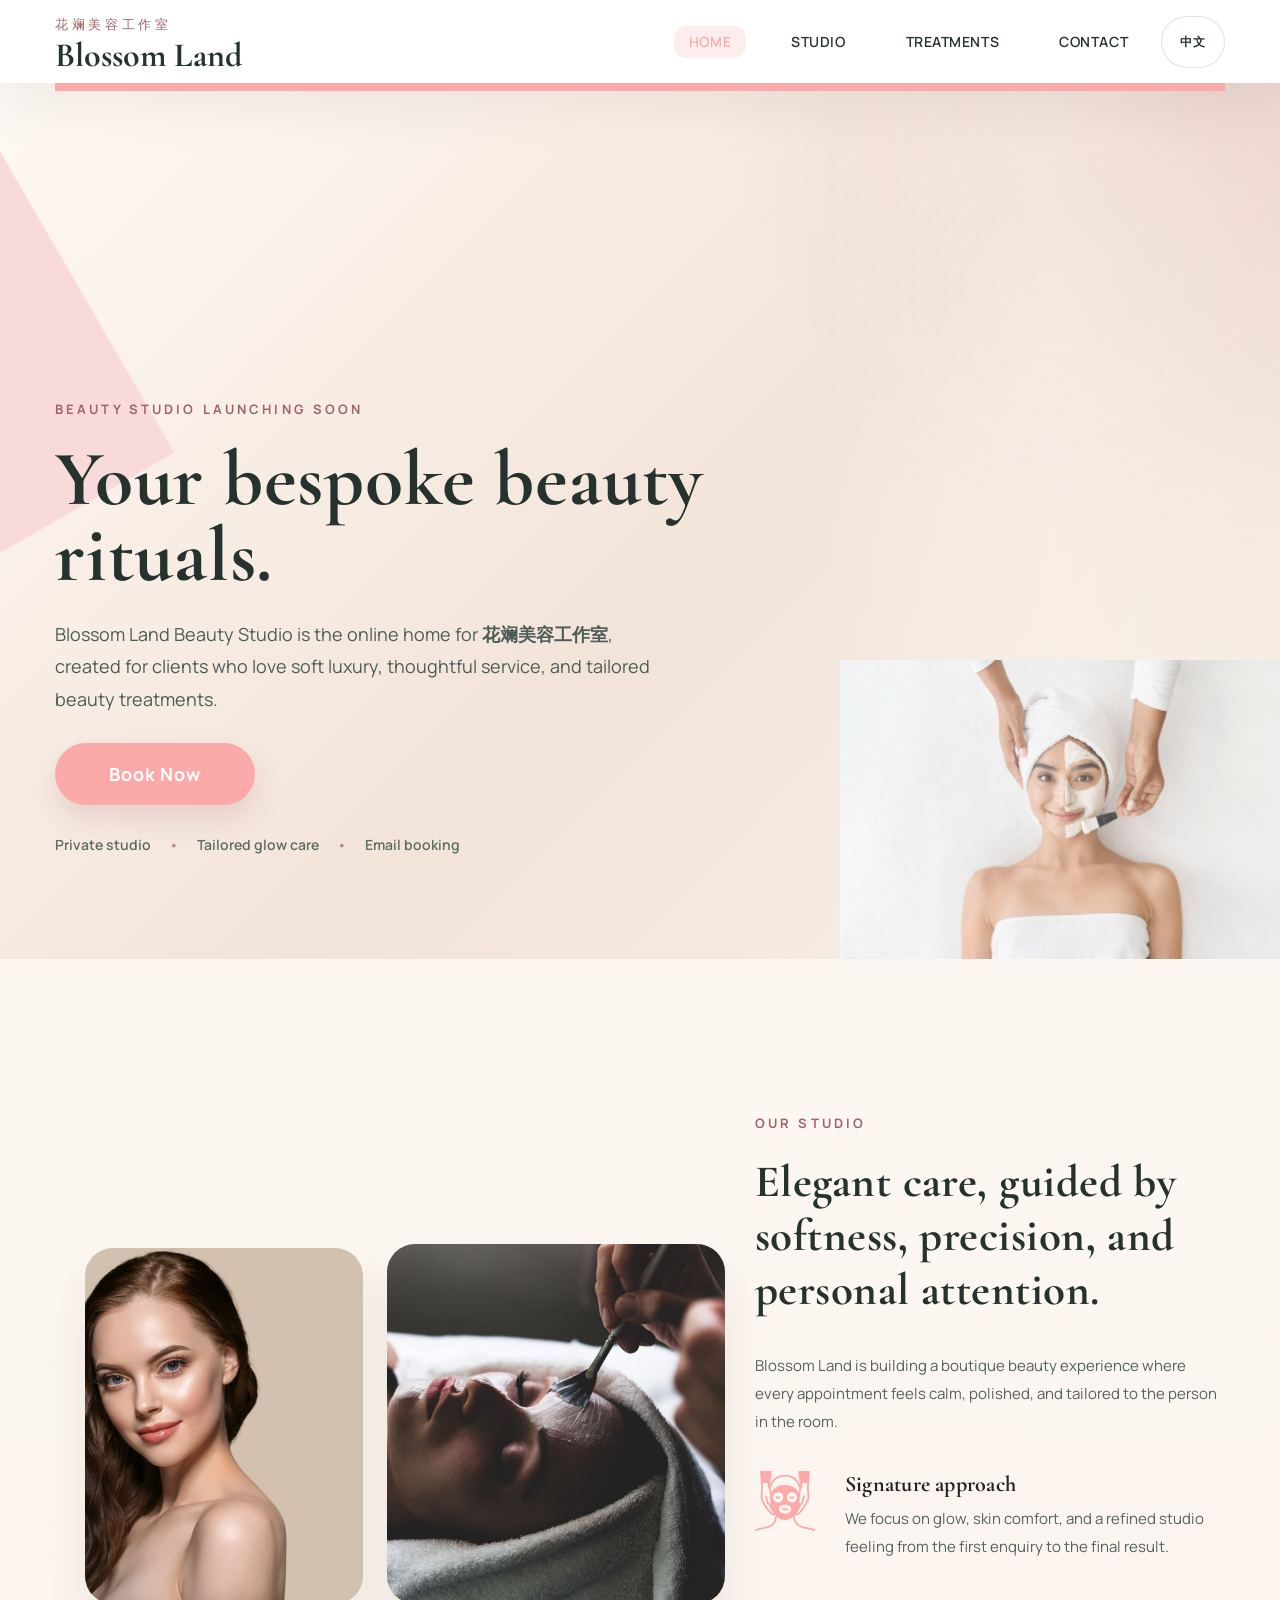
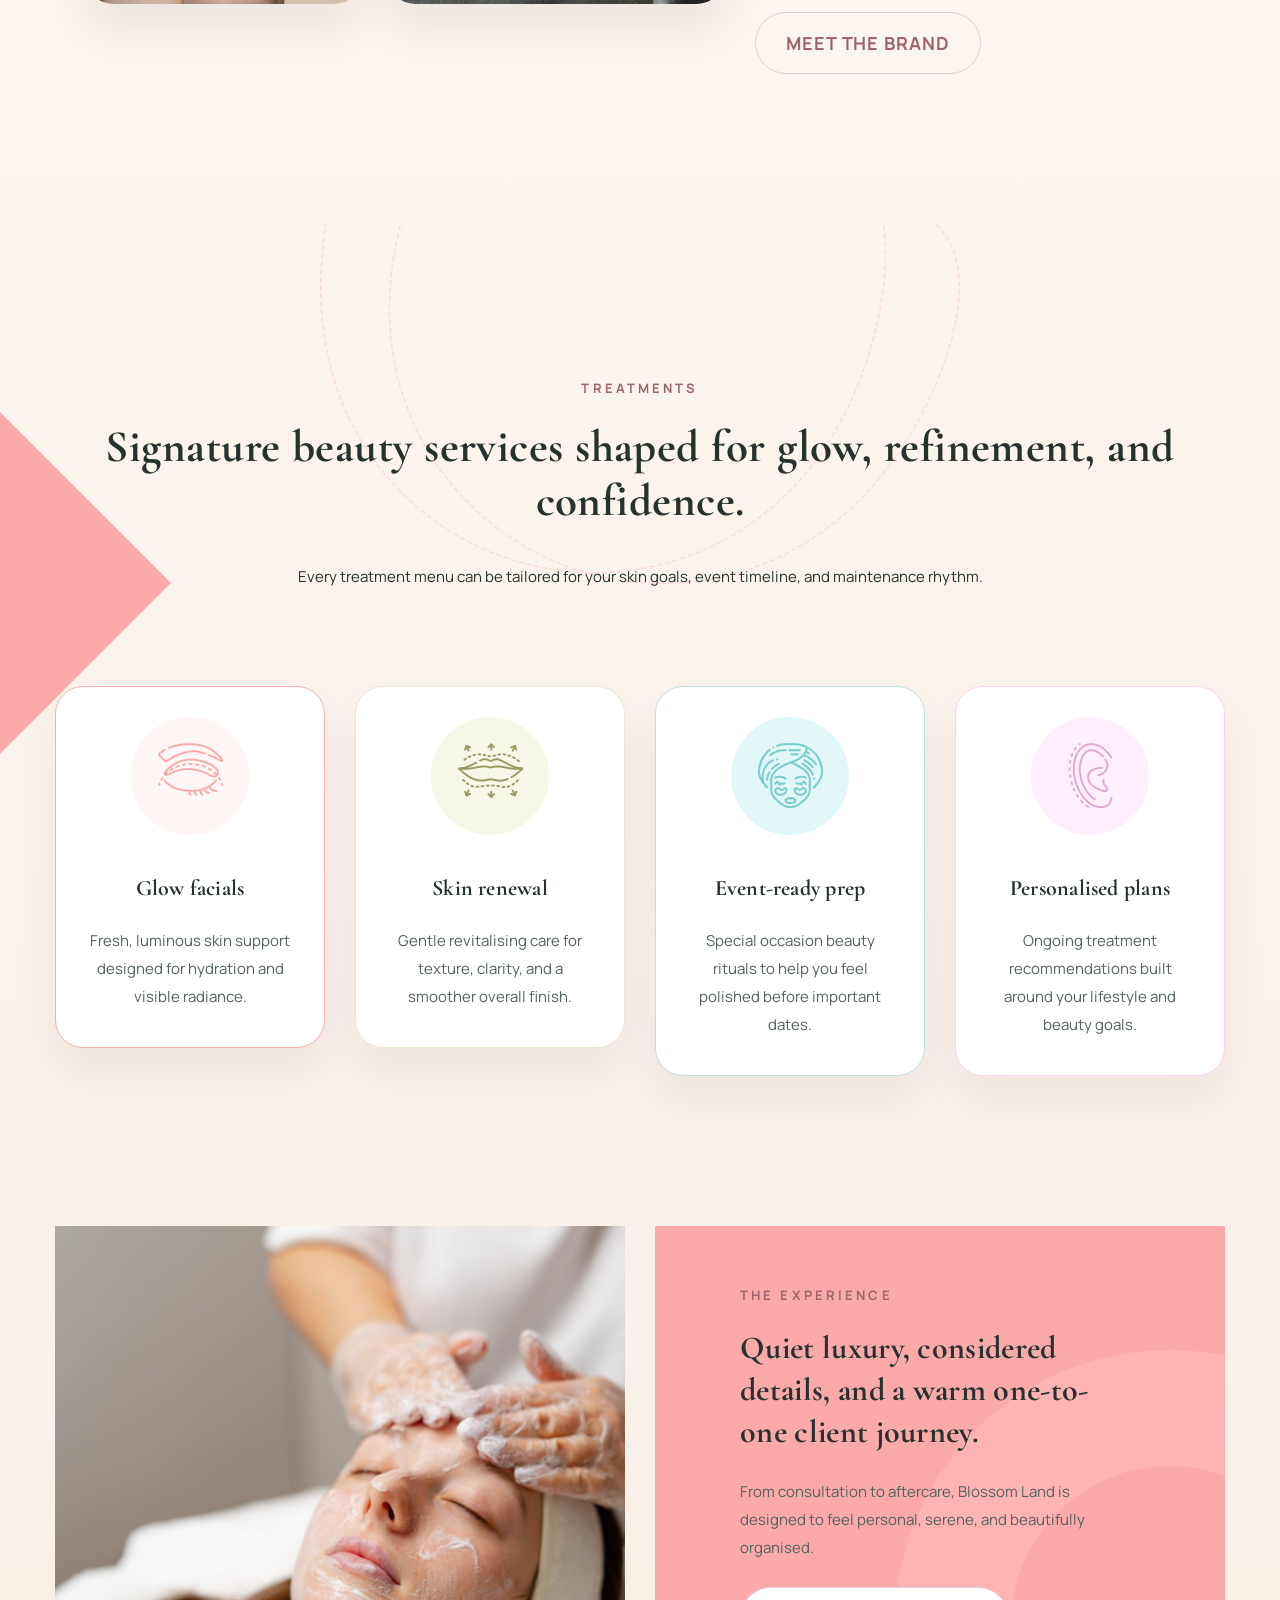
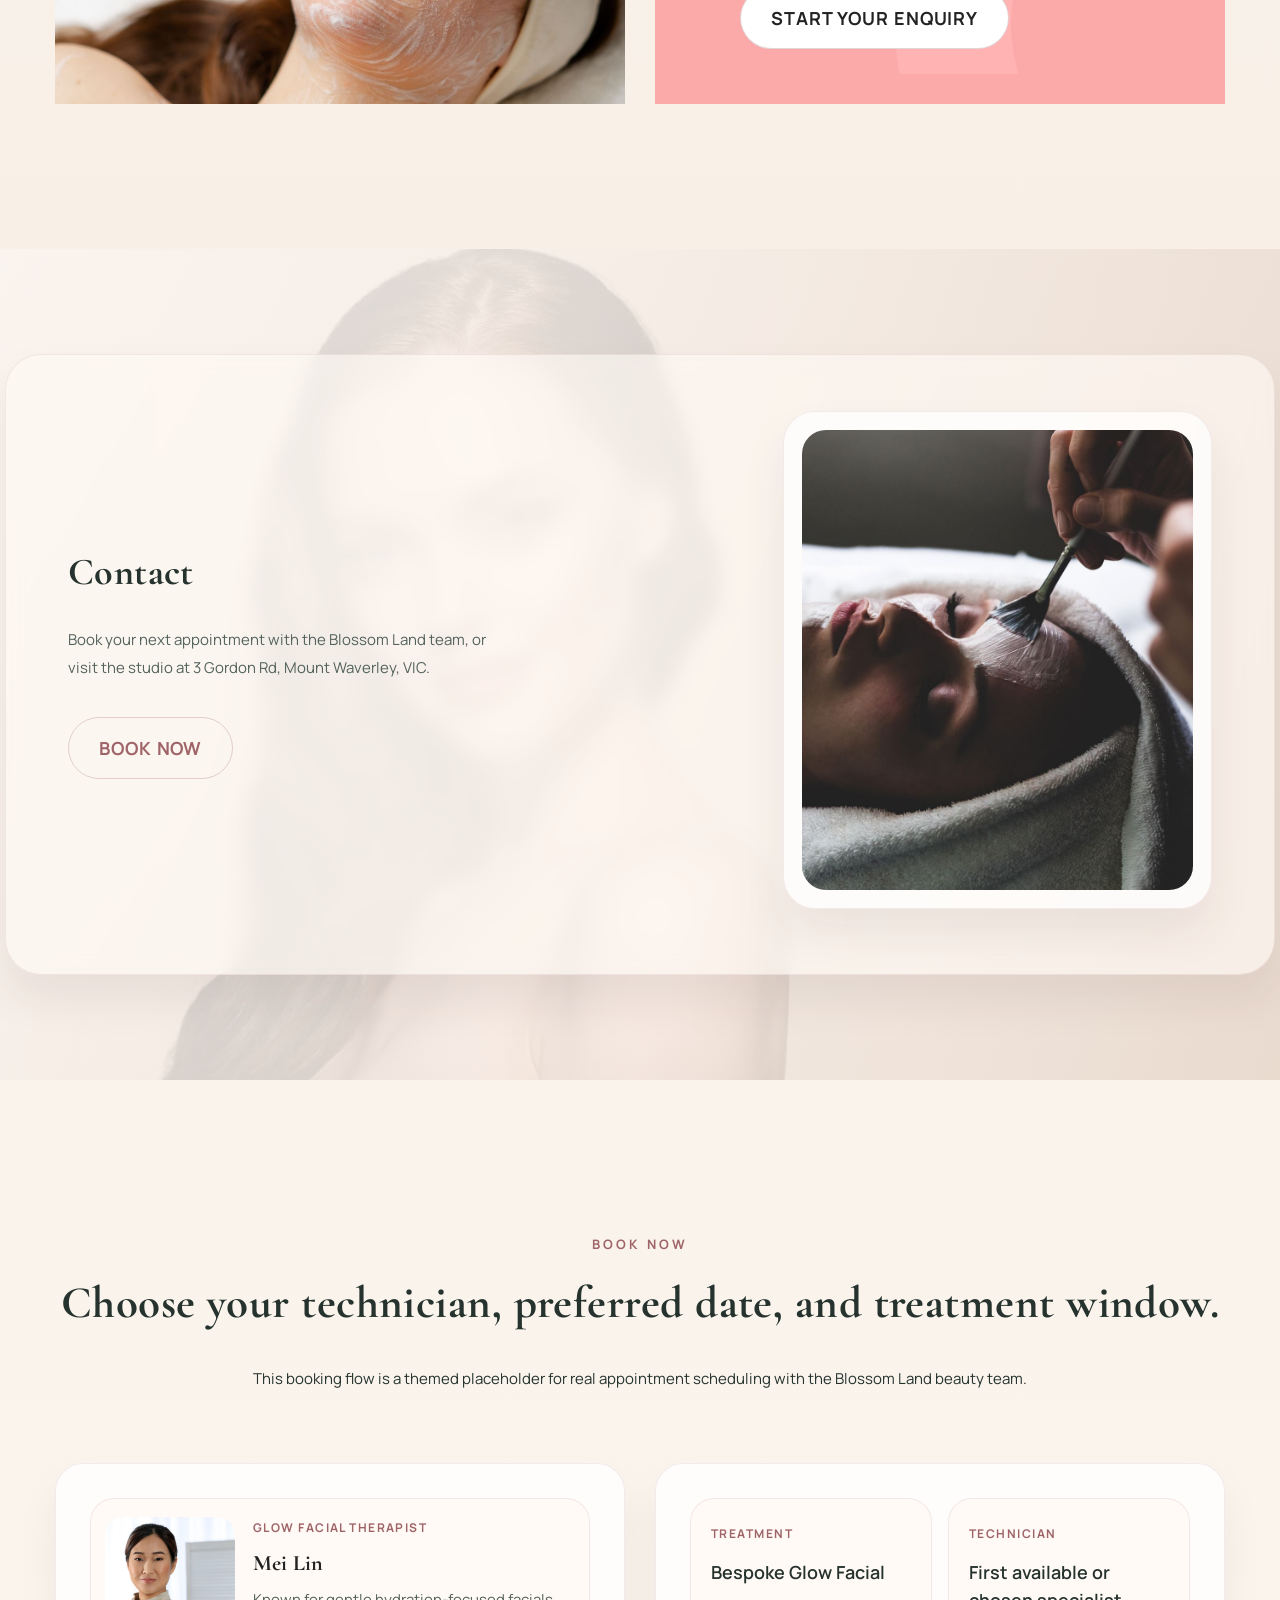
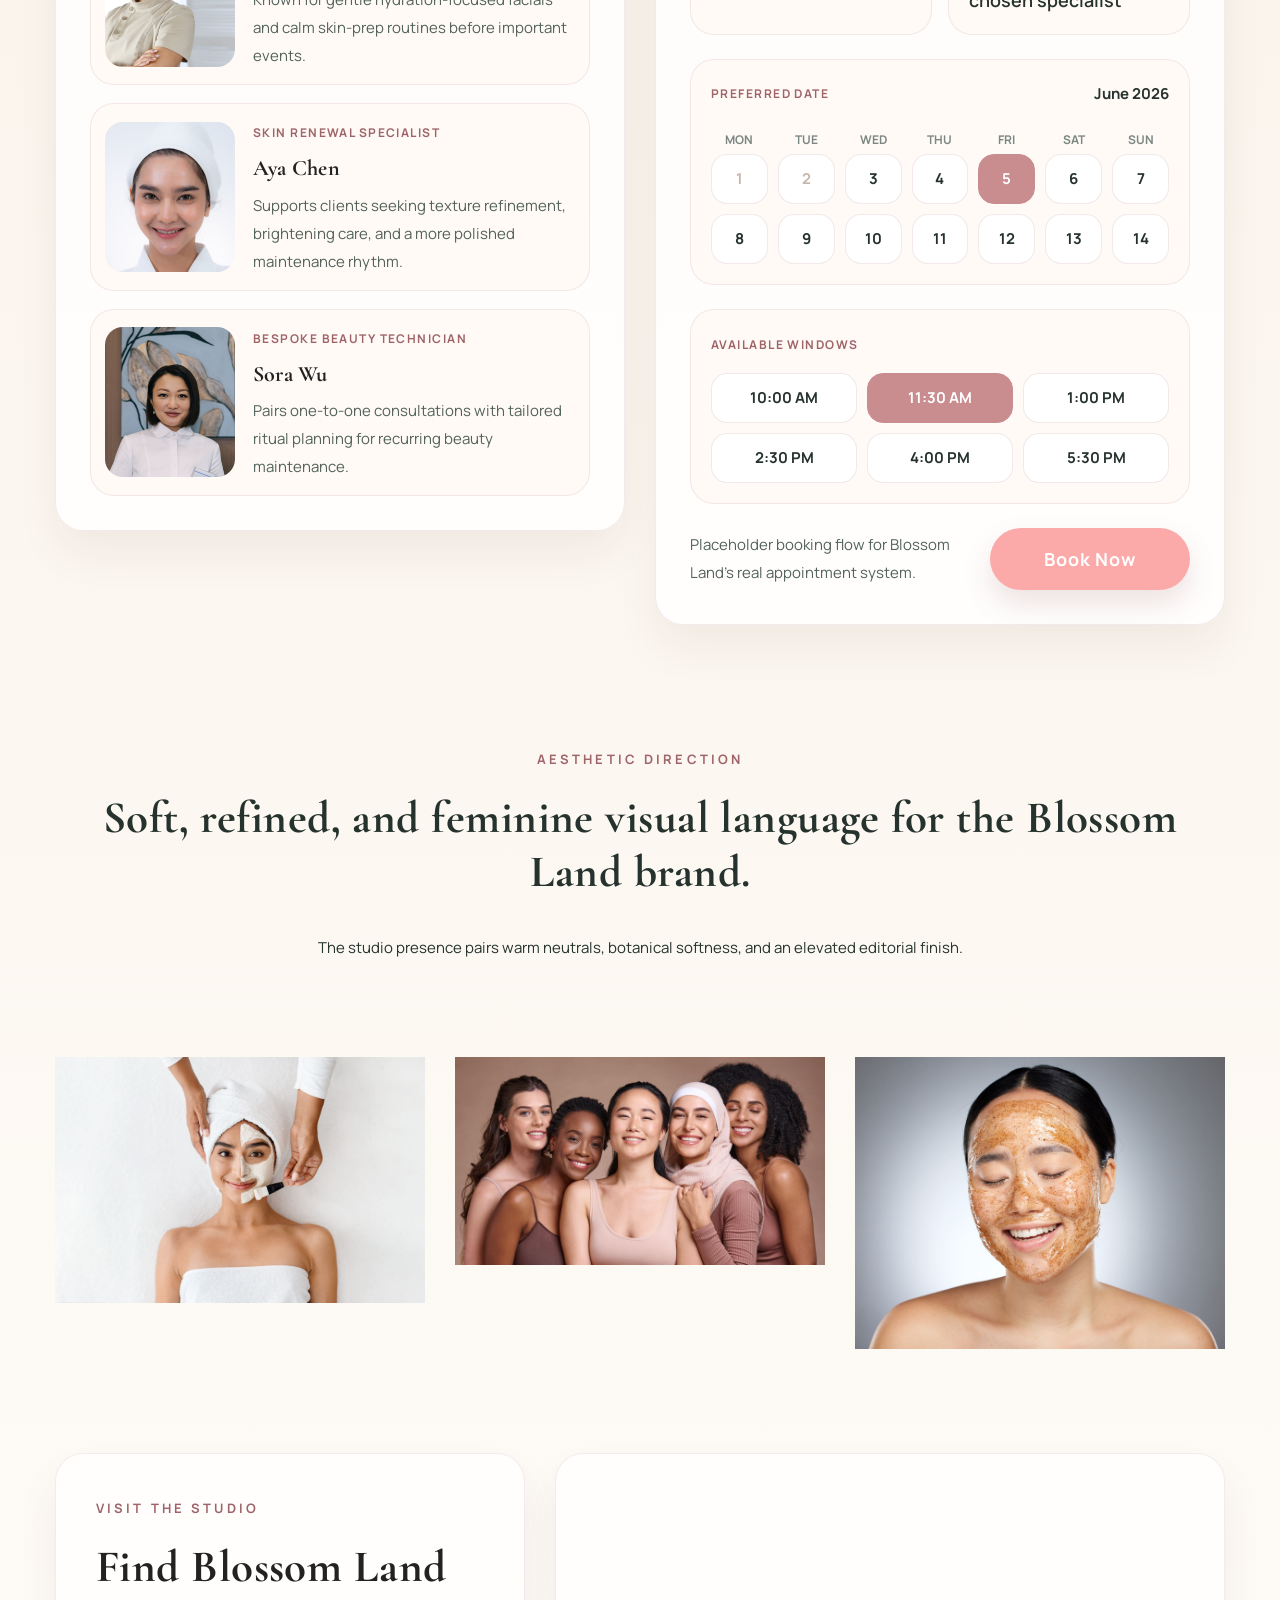
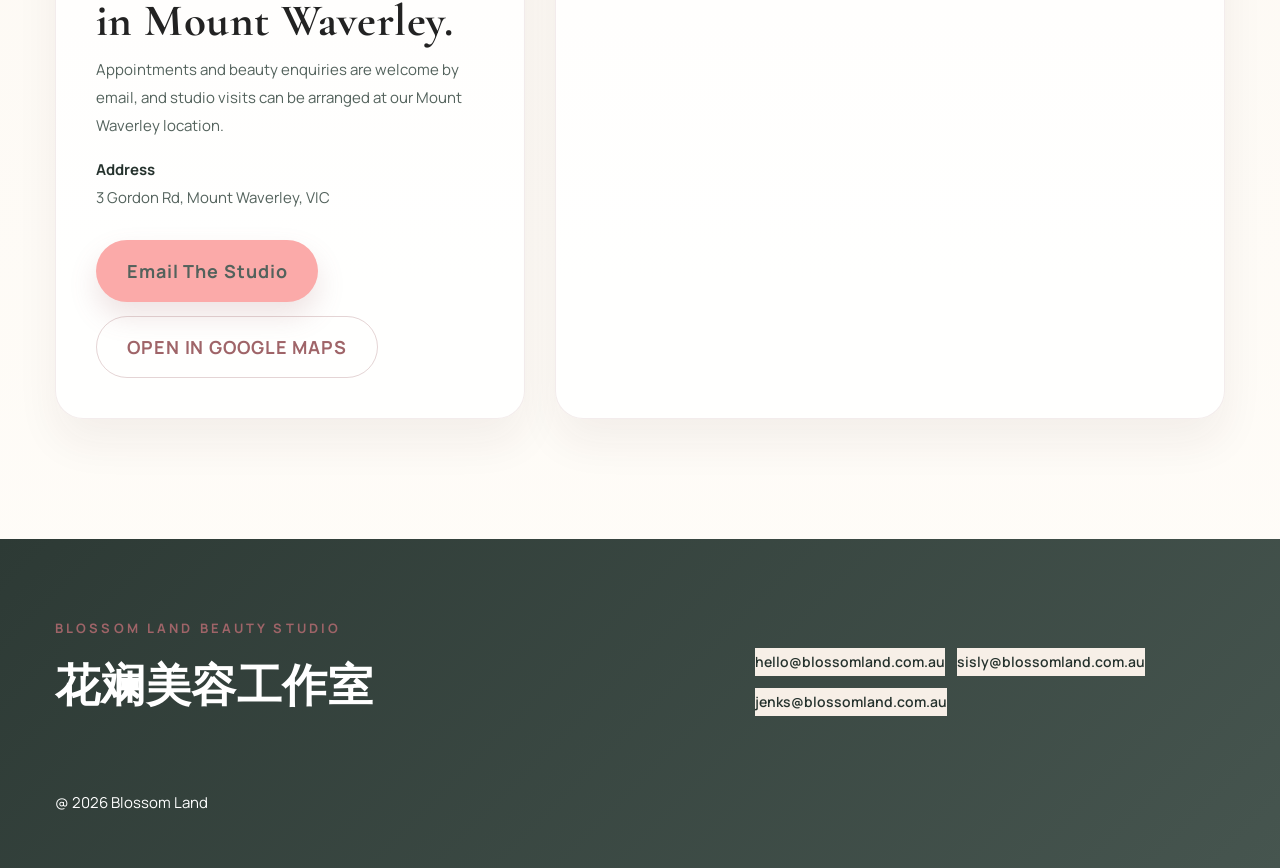
==== commit 095cc27f: "Refine hero image blend and contact section styling" ====
--- a/index.html
+++ b/index.html
@@ -75,9 +75,9 @@
                         <a href="#book-now" class="theme-btn">Book now</a>
                     </div>
                     <ul class="hero-highlights">
-                        <li>Private beauty studio atmosphere</li>
-                        <li>Tailored skin and glow treatments</li>
-                        <li>Bookings and updates via email</li>
+                        <li>Private studio</li>
+                        <li>Tailored glow care</li>
+                        <li>Email booking</li>
                     </ul>
                 </div>
             </div>
--- a/assets/css/bloosomland.css
+++ b/assets/css/bloosomland.css
@@ -107,12 +107,41 @@
 
 .bloosomland-hero {
     background:
-        radial-gradient(circle at top right, rgba(201, 140, 143, 0.18), transparent 34%),
-        linear-gradient(135deg, rgba(255, 250, 246, 0.96), rgba(240, 224, 214, 0.92)),
-        url("../images/blossomland/portrait-2.jpg") no-repeat right 8% bottom 18% / 33%,
-        url("../images/blossomland/treatment-4.jpg") no-repeat right -2% bottom / 36%;
+        radial-gradient(circle at top right, rgba(201, 140, 143, 0.22), transparent 36%),
+        linear-gradient(135deg, #fffaf6 0%, #f3e4d9 56%, #f7efe7 100%);
     min-height: 700px;
+    overflow: hidden;
     padding-top: 220px;
+    position: relative;
+}
+
+.bloosomland-hero:before {
+    background:
+        url("../images/blossomland/portrait-2.jpg") no-repeat right 8% bottom 20% / 31%,
+        url("../images/blossomland/treatment-4.jpg") no-repeat right -1% bottom / 35%;
+    content: "";
+    inset: 0;
+    mask-image: linear-gradient(to left, rgba(0, 0, 0, 1) 42%, rgba(0, 0, 0, 0.2) 76%, transparent 100%);
+    opacity: 0.96;
+    pointer-events: none;
+    position: absolute;
+    z-index: 0;
+}
+
+.bloosomland-hero:after {
+    background:
+        radial-gradient(circle at 82% 30%, rgba(255, 250, 246, 0.06), transparent 20%),
+        linear-gradient(to left, rgba(255, 250, 246, 0.08), rgba(255, 250, 246, 0.32) 18%, rgba(255, 250, 246, 0) 36%);
+    content: "";
+    inset: 0;
+    pointer-events: none;
+    position: absolute;
+    z-index: 0;
+}
+
+.bloosomland-hero .container {
+    position: relative;
+    z-index: 1;
 }
 
 .hero-content {
@@ -197,7 +226,7 @@
 .hero-highlights {
     display: flex;
     flex-wrap: wrap;
-    gap: 12px;
+    gap: 10px 18px;
     list-style: none;
     margin: 0;
     padding: 0;
@@ -205,14 +234,25 @@
 
 .hero-highlights li,
 .contact-pill {
-    background: rgba(255, 255, 255, 0.76);
-    border: 1px solid rgba(159, 100, 104, 0.14);
-    border-radius: 999px;
-    color: var(--blossom-ink);
+    color: #5d6b65;
     display: inline-flex;
     font-size: 14px;
     font-weight: 600;
-    padding: 12px 18px;
+    padding: 0;
+}
+
+.hero-highlights li {
+    align-items: center;
+    background: none;
+    border: 0;
+    border-radius: 0;
+}
+
+.hero-highlights li:not(:first-child):before {
+    color: rgba(159, 100, 104, 0.7);
+    content: "•";
+    font-size: 14px;
+    margin-right: 18px;
 }
 
 .about-images-duo {
@@ -426,6 +466,266 @@
 
 .beauty-section-contact {
     background:
+        linear-gradient(115deg, rgba(255, 250, 246, 0.72), rgba(240, 224, 214, 0.42)),
+        url("../images/blossomland/portrait-1.jpg") center center / cover no-repeat;
+    position: relative;
+}
+
+.beauty-section-contact:before {
+    background: linear-gradient(90deg, rgba(255, 250, 246, 0.14), rgba(255, 250, 246, 0.32) 42%, rgba(255, 250, 246, 0.1));
+    content: "";
+    inset: 0;
+    pointer-events: none;
+    position: absolute;
+}
+
+.beauty-section-contact .container {
+    background: rgba(255, 250, 246, 0.82);
+    backdrop-filter: blur(4px);
+    border: 1px solid rgba(159, 100, 104, 0.12);
+    border-radius: 36px;
+    box-shadow: 0 24px 44px rgba(62, 39, 40, 0.08);
+    padding: 56px 62px;
+    position: relative;
+}
+
+.beauty-section-contact .beauty-content p {
+    max-width: 420px;
+}
+
+.beauty-section-contact .beauty-image {
+    background: rgba(255, 255, 255, 0.94);
+    border: 1px solid rgba(159, 100, 104, 0.1);
+    border-radius: 32px;
+    box-shadow: 0 28px 48px rgba(62, 39, 40, 0.12);
+    padding: 14px;
+}
+
+.beauty-section-contact .beauty-image:after {
+    display: none;
+}
+
+.beauty-section-contact .beauty-image img {
+    border-radius: 24px;
+    clip-path: none;
+    display: block;
+    height: 460px;
+    opacity: 1;
+    object-fit: cover;
+    width: 100%;
+}
+
+.about-images-duo {
+    align-items: end;
+    display: grid;
+    gap: 24px;
+    grid-template-columns: minmax(0, 0.82fr) minmax(0, 1fr);
+    max-width: 640px;
+    padding: 0;
+}
+
+.about-images-duo img {
+    border-radius: 28px;
+    box-shadow: 0 24px 44px rgba(62, 39, 40, 0.08);
+    position: static !important;
+    width: 100% !important;
+}
+
+.about-images-duo img:first-child {
+    aspect-ratio: 0.78;
+    margin-top: 68px;
+    object-fit: cover;
+}
+
+.about-images-duo img:last-child {
+    aspect-ratio: 0.94;
+    object-fit: cover;
+}
+
+.location-section {
+    margin-bottom: 120px;
+}
+
+.booking-section {
+    margin-bottom: 120px;
+}
+
+.technician-panel,
+.booking-widget {
+    background: rgba(255, 255, 255, 0.82);
+    border: 1px solid rgba(159, 100, 104, 0.12);
+    border-radius: 28px;
+    box-shadow: 0 24px 44px rgba(62, 39, 40, 0.06);
+    padding: 34px;
+}
+
+.technician-panel {
+    display: grid;
+    gap: 18px;
+}
+
+.technician-card {
+    align-items: center;
+    background: rgba(255, 250, 246, 0.92);
+    border: 1px solid rgba(159, 100, 104, 0.12);
+    border-radius: 24px;
+    display: grid;
+    gap: 18px;
+    grid-template-columns: 130px 1fr;
+    overflow: hidden;
+    padding: 14px;
+}
+
+.technician-card img {
+    border-radius: 18px;
+    height: 150px;
+    object-fit: cover;
+    width: 100%;
+}
+
+.technician-role,
+.booking-label {
+    color: var(--blossom-rose-dark);
+    display: inline-block;
+    font-size: 12px;
+    font-weight: 700;
+    letter-spacing: 0.12em;
+    text-transform: uppercase;
+}
+
+.technician-card-content h4 {
+    margin: 8px 0 10px;
+}
+
+.technician-card-content p,
+.booking-widget-footer p {
+    color: #53625c;
+    margin-bottom: 0;
+}
+
+.booking-widget {
+    display: grid;
+    gap: 24px;
+}
+
+.booking-field-group {
+    display: grid;
+    gap: 16px;
+    grid-template-columns: repeat(2, minmax(0, 1fr));
+}
+
+.booking-field,
+.calendar-widget,
+.time-slot-panel {
+    background: rgba(255, 250, 246, 0.92);
+    border: 1px solid rgba(159, 100, 104, 0.12);
+    border-radius: 24px;
+    padding: 20px;
+}
+
+.booking-select {
+    color: var(--blossom-ink);
+    font-size: 18px;
+    font-weight: 600;
+    margin-top: 10px;
+}
+
+.calendar-header {
+    align-items: center;
+    display: flex;
+    justify-content: space-between;
+    margin-bottom: 18px;
+}
+
+.calendar-weekdays,
+.calendar-grid,
+.time-slot-grid {
+    display: grid;
+    gap: 10px;
+}
+
+.calendar-weekdays,
+.calendar-grid {
+    grid-template-columns: repeat(7, minmax(0, 1fr));
+}
+
+.calendar-weekdays span {
+    color: #7a8782;
+    font-size: 12px;
+    font-weight: 700;
+    text-align: center;
+    text-transform: uppercase;
+}
+
+.calendar-day,
+.time-slot {
+    background: var(--blossom-white);
+    border: 1px solid rgba(159, 100, 104, 0.14);
+    border-radius: 16px;
+    color: var(--blossom-ink);
+    font-weight: 700;
+    min-height: 50px;
+}
+
+.calendar-day.is-selected,
+.time-slot.is-selected {
+    background: var(--blossom-rose);
+    border-color: var(--blossom-rose);
+    color: var(--blossom-white);
+}
+
+.calendar-day.is-muted {
+    color: #c6b8af;
+}
+
+.time-slot-grid {
+    grid-template-columns: repeat(3, minmax(0, 1fr));
+    margin-top: 14px;
+}
+
+.booking-widget-footer {
+    align-items: center;
+    display: flex;
+    gap: 18px;
+    justify-content: space-between;
+}
+
+.location-card,
+.map-card {
+    background: rgba(255, 255, 255, 0.82);
+    border: 1px solid rgba(159, 100, 104, 0.12);
+    border-radius: 28px;
+    box-shadow: 0 24px 44px rgba(62, 39, 40, 0.06);
+    height: 100%;
+    padding: 40px;
+}
+
+.location-card p,
+.location-card a {
+    color: #53625c;
+}
+
+.location-card strong {
+    color: var(--blossom-ink);
+}
+
+.location-actions {
+    display: flex;
+    flex-wrap: wrap;
+    gap: 14px;
+    margin-top: 28px;
+}
+
+.map-card iframe {
+    border: 0;
+    border-radius: 22px;
+    height: 100%;
+    min-height: 320px;
+    width: 100%;
+}
+
+.beauty-section-contact {
+    background:
         linear-gradient(115deg, rgba(255, 250, 246, 0.88), rgba(240, 224, 214, 0.7)),
         url("../images/blossomland/portrait-1.jpg") center center / cover no-repeat;
 }
@@ -559,6 +859,11 @@
         padding-bottom: 110px;
     }
 
+    .bloosomland-hero:before,
+    .bloosomland-hero:after {
+        display: none;
+    }
+
     .hero-content h1 {
         font-size: 58px;
     }
